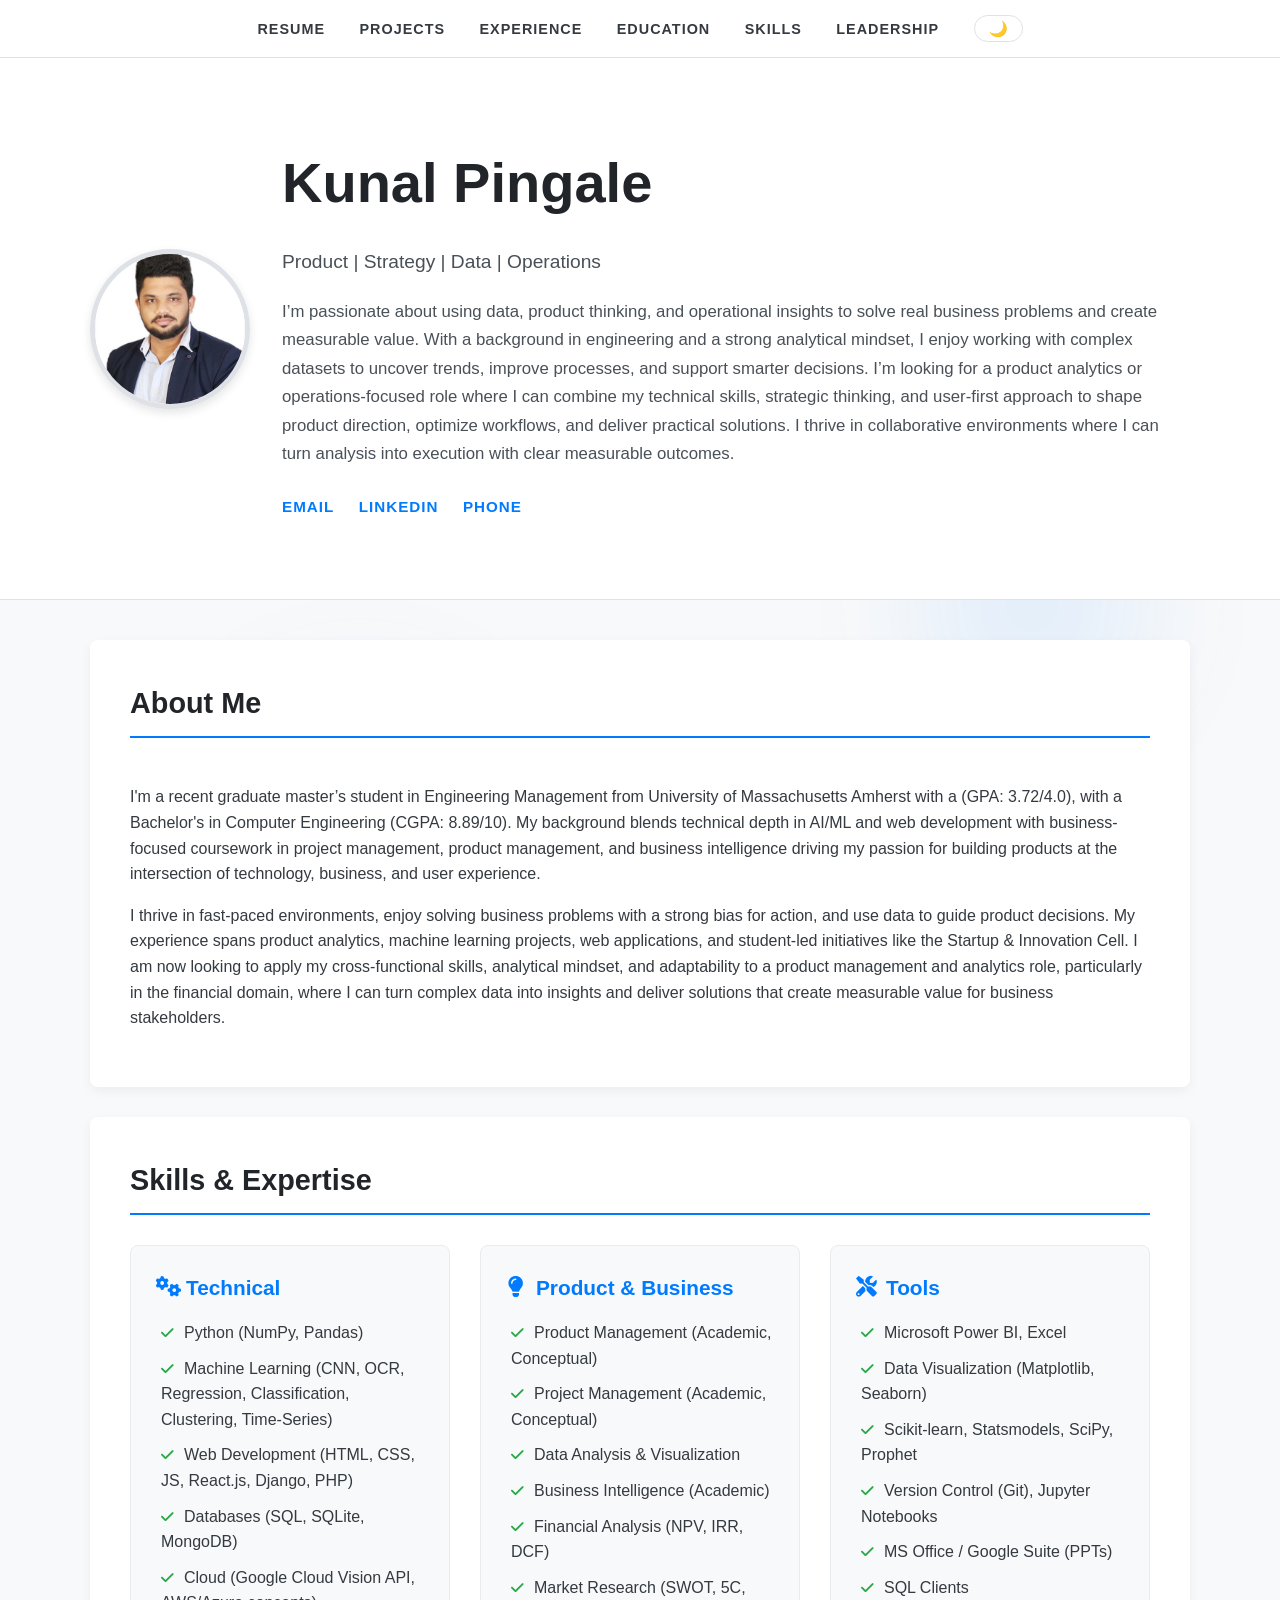
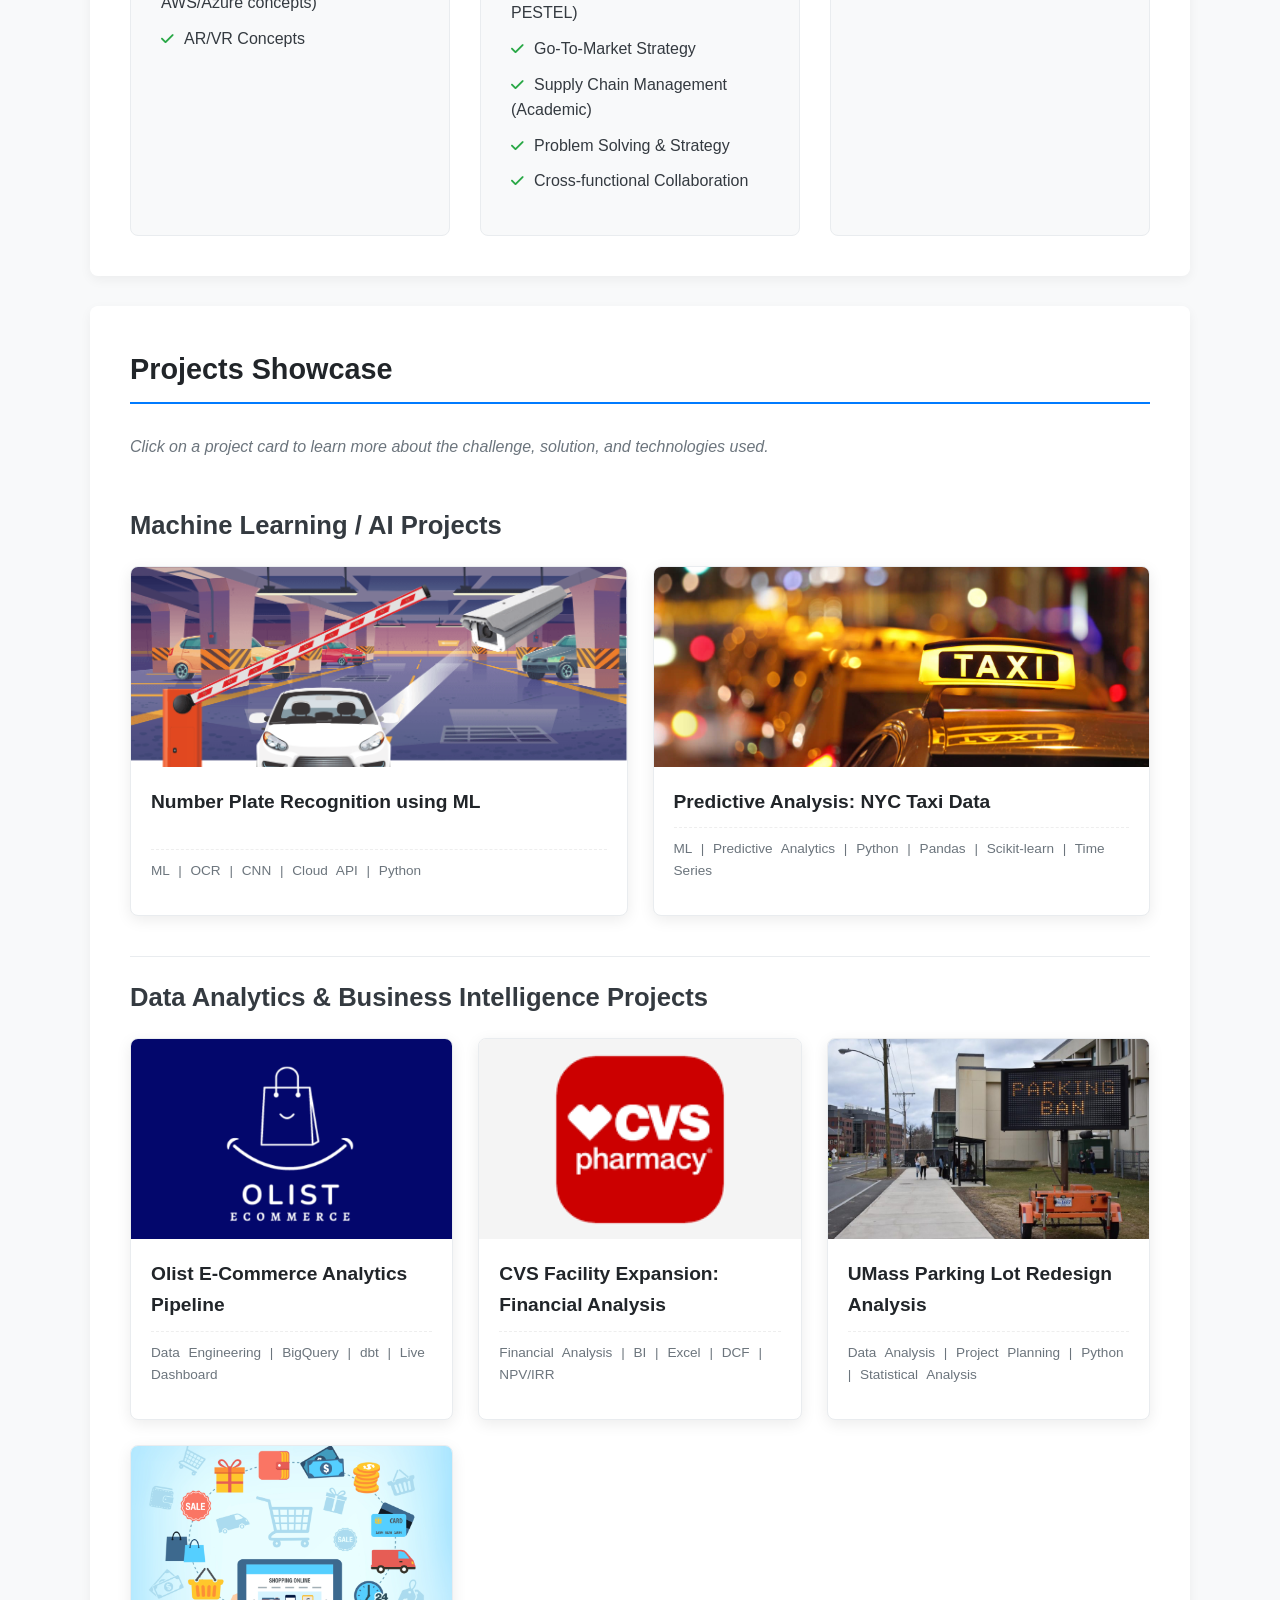
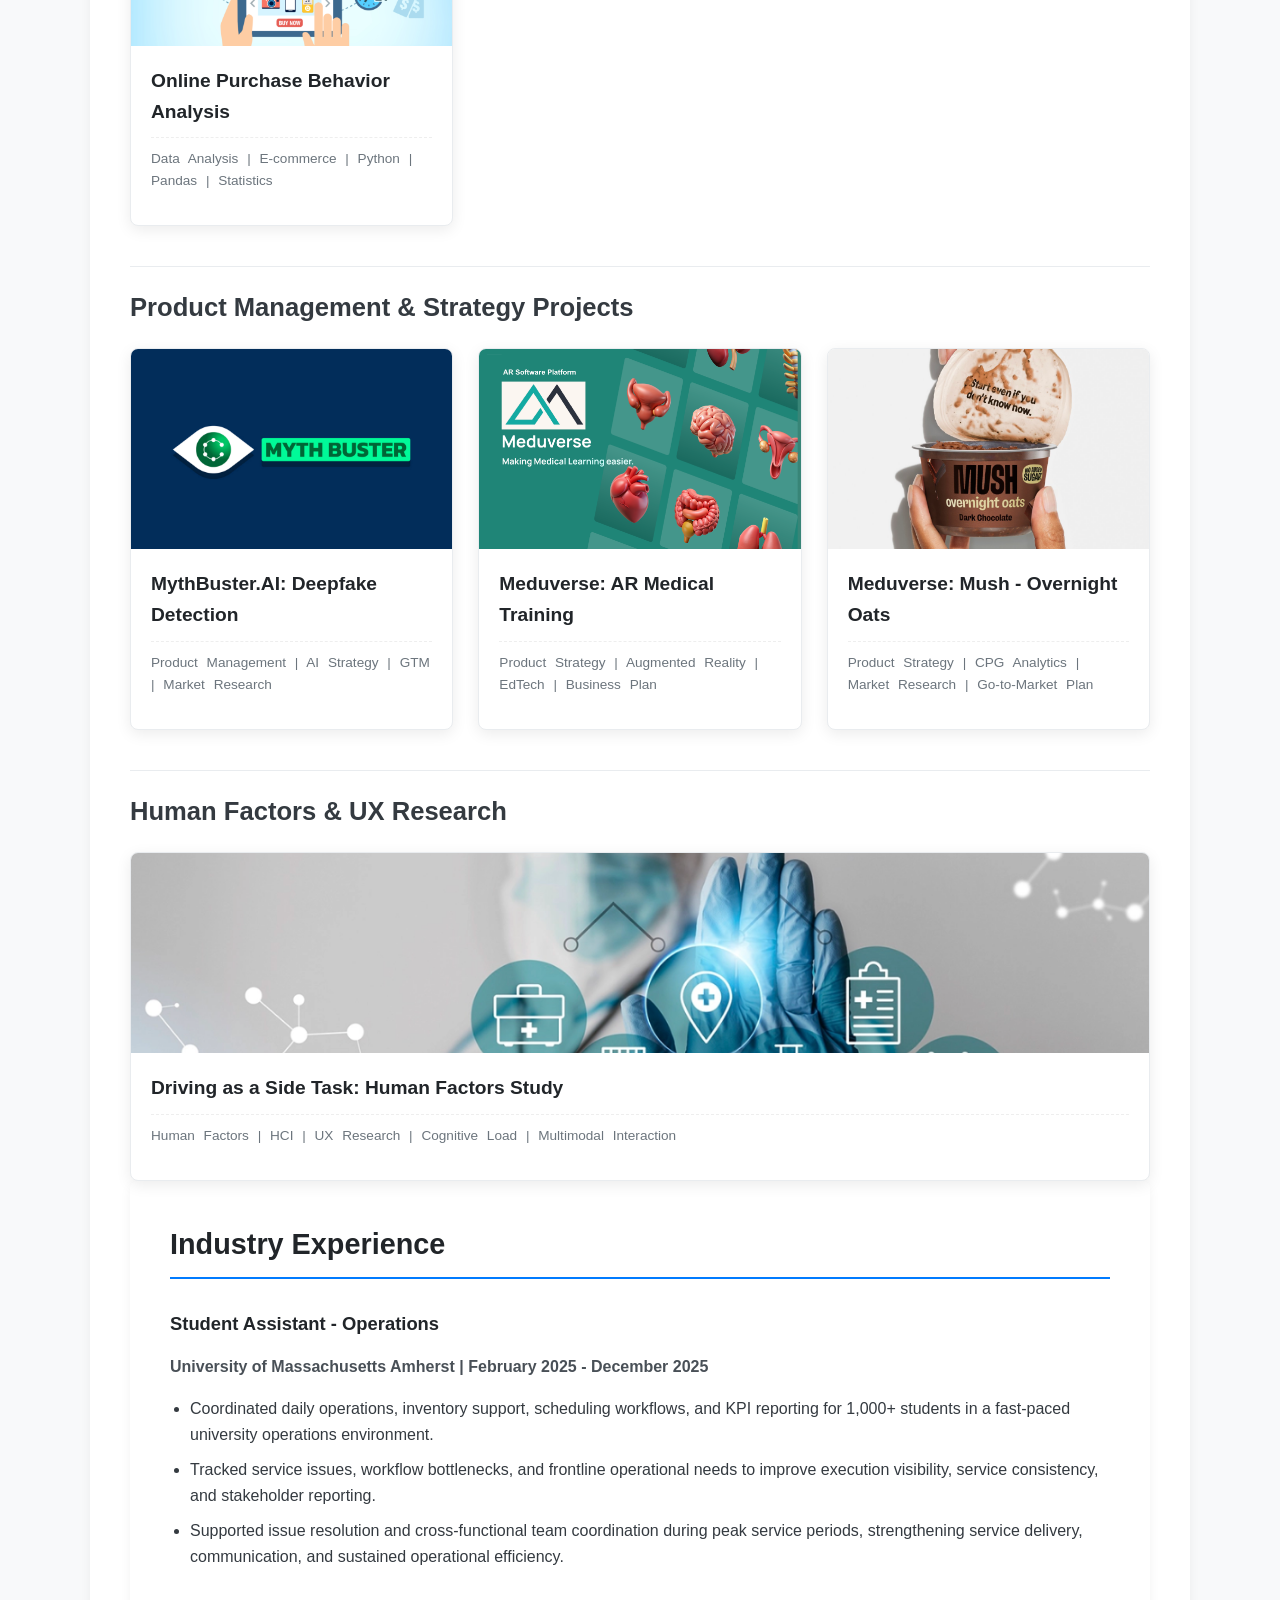
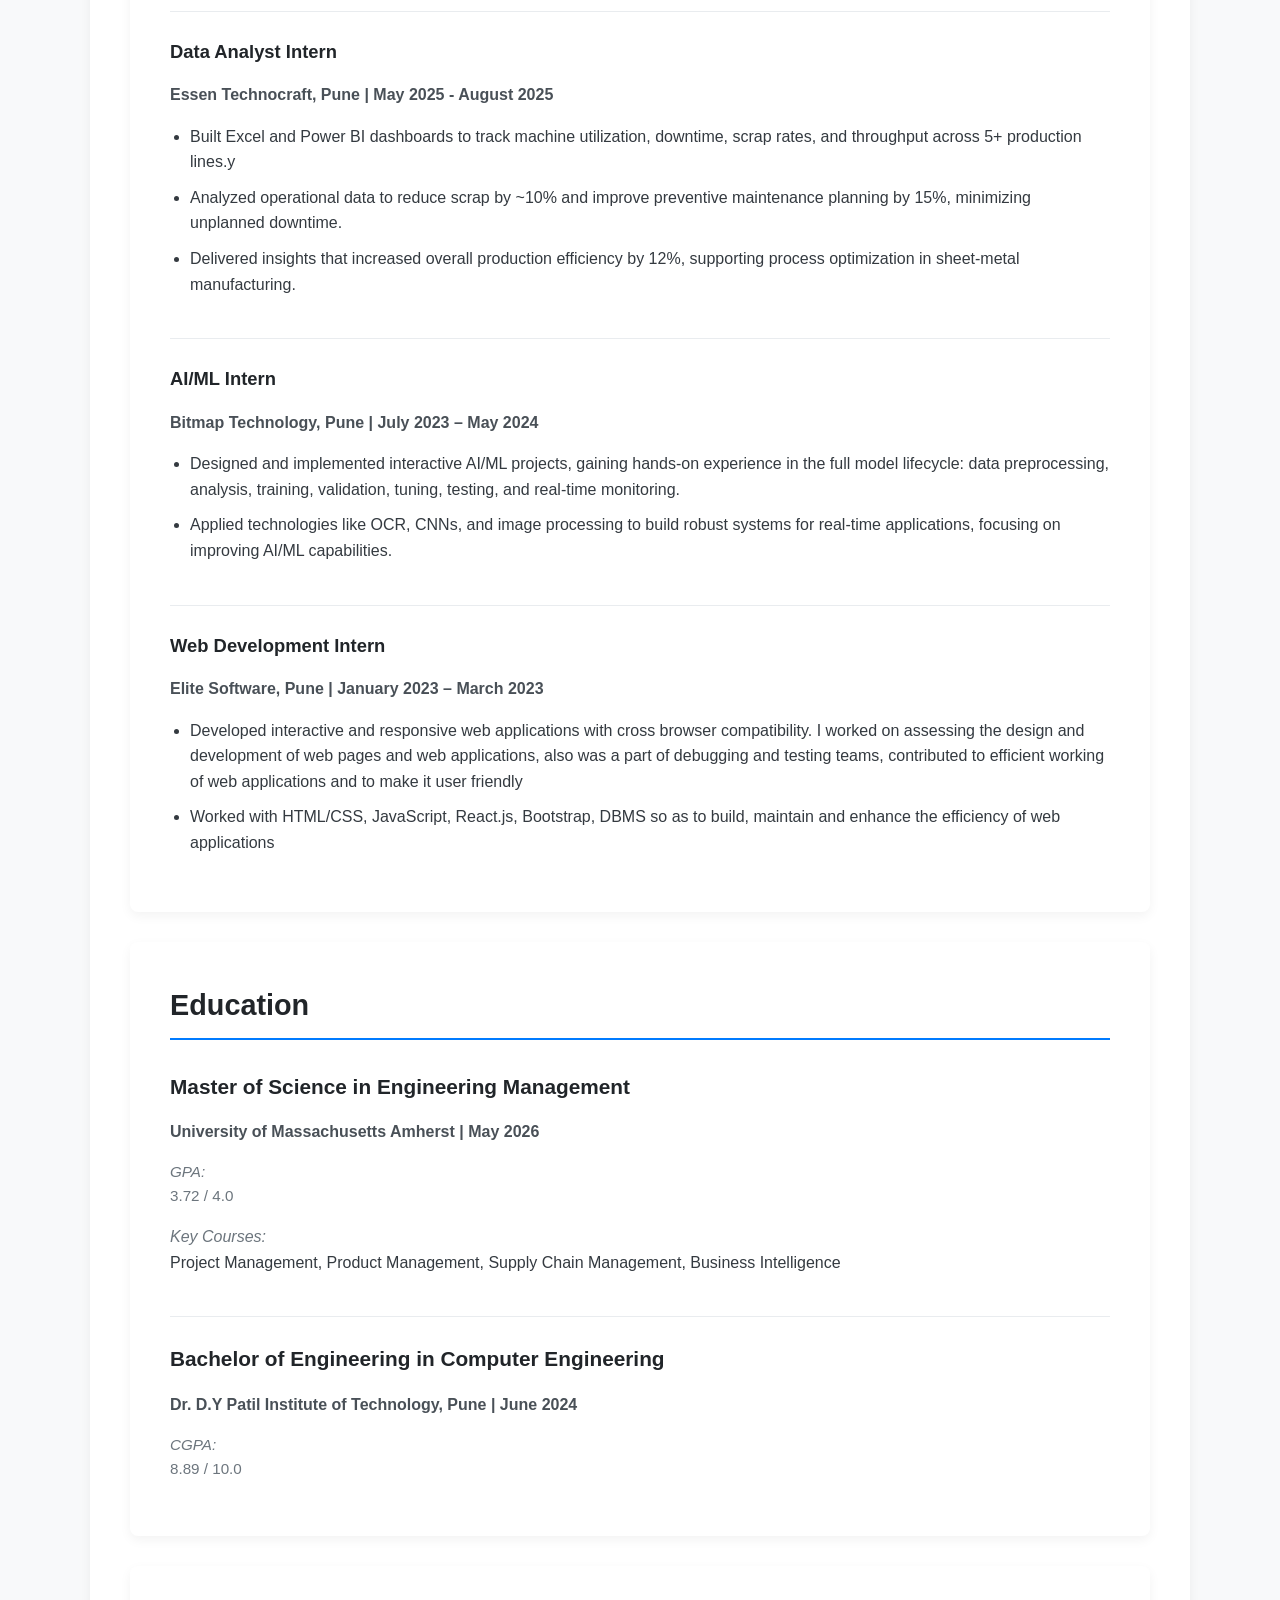
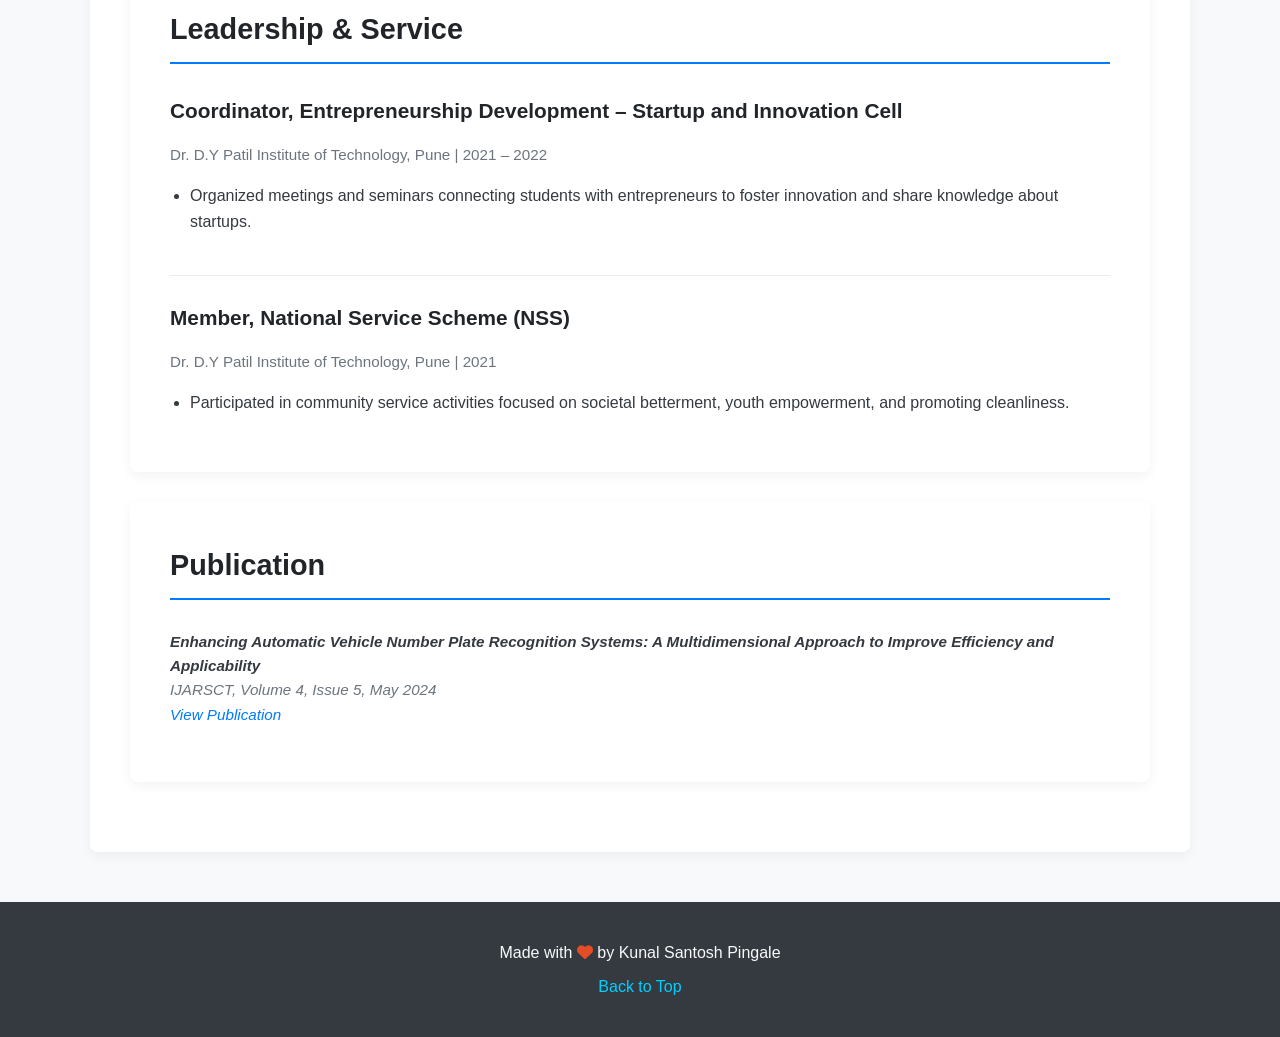
==== index.html @ 305c8230 "Update index.html" ====
<!DOCTYPE html>
<html lang="en">
<head>
    <meta charset="UTF-8" />
    <meta name="viewport" content="width=device-width, initial-scale=1.0" />
    <title>Kunal Santosh Pingale - Product Portfolio</title>
    <link rel="stylesheet" href="styles.css" />
    <!-- Optional: Add Font Awesome for icons -->
    <link rel="stylesheet" href="https://cdnjs.cloudflare.com/ajax/libs/font-awesome/6.0.0-beta3/css/all.min.css">
</head>
<body>
    <nav class="main-nav"> 
    <ul>
        <li><a href="Kunal_Pingale_2026R.pdf" target="_blank" rel="noopener noreferrer">RESUME</a></li>
        <li><a href="#projects">PROJECTS</a></li>
        <li><a href="#experience">EXPERIENCE</a></li>
        <li><a href="#education">EDUCATION</a></li>
        <li><a href="#skills">SKILLS</a></li>
        <li><a href="#leadership">LEADERSHIP</a></li>
        <li><button id="theme-toggle" aria-label="Toggle dark mode">🌙</button></li>
    </ul>
</nav>

    <section class="hero">
        <div class="hero-content">
            <div class="hero-image-container">
                 <img src="Kunalp.jpeg" alt="Kunal Pingale" class="profile-photo">
            </div>
            <div class="hero-text-content">
                <h1>Kunal Pingale</h1>
                <p class="tagline">Product | Strategy | Data | Operations</p>
                <p class="intro-text">I’m passionate about using data, product thinking, and operational insights to solve real business problems and create measurable value. With a background in engineering and a strong analytical mindset, I enjoy working with complex datasets to uncover trends, improve processes, and support smarter decisions. I’m looking for a product analytics or operations-focused role where I can combine my technical skills, strategic thinking, and user-first approach to shape product direction, optimize workflows, and deliver practical solutions. I thrive in collaborative environments where I can turn analysis into execution with clear measurable outcomes.

</p>
                <div class="hero-links">
                    <a href="mailto:kpingale@umass.edu">EMAIL</a>
                    <a href="https://www.linkedin.com/in/kunal-pingale-81780821b" target="_blank" rel="noopener noreferrer">LINKEDIN</a>
                    <a href="tel:+1-413-472-9046">PHONE</a>
                </div>
            </div>
        </div>
    </section>

    <main>
        <section id="about" class="content-section">
            <h2>About Me</h2>
            <div class="about-content">
                <div>
                    <p>I'm a recent graduate master’s student in Engineering Management from University of Massachusetts Amherst with a (GPA: 3.72/4.0), with a Bachelor's in Computer Engineering (CGPA: 8.89/10). My background blends technical depth in AI/ML and web development with business-focused coursework in project management, product management, and business intelligence driving my passion for building products at the intersection of technology, business, and user experience.</p>
                    <p>I thrive in fast-paced environments, enjoy solving business problems with a strong bias for action, and use data to guide product decisions. My experience spans product analytics, machine learning projects, web applications, and student-led initiatives like the Startup & Innovation Cell. I am now looking to apply my cross-functional skills, analytical mindset, and adaptability to a product management and analytics role, particularly in the financial domain, where I can turn complex data into insights and deliver solutions that create measurable value for business stakeholders.</p>
                 </div>
             </div>
        </section>

        <section id="skills" class="content-section skills-section">
            <h2>Skills & Expertise</h2>
            <div class="skills-grid">
                <div class="skill-category">
                    <h3><i class="fas fa-cogs"></i> Technical</h3>
                    <ul>
                        <li>Python (NumPy, Pandas)</li>
                        <li>Machine Learning (CNN, OCR, Regression, Classification, Clustering, Time-Series)</li>
                        <li>Web Development (HTML, CSS, JS, React.js, Django, PHP)</li>
                        <li>Databases (SQL, SQLite, MongoDB)</li>
                        <li>Cloud (Google Cloud Vision API, AWS/Azure concepts)</li>
                        <li>AR/VR Concepts</li>
                    </ul>
                </div>
                <div class="skill-category">
                    <h3><i class="fas fa-lightbulb"></i> Product & Business</h3>
                    <ul>
                        <li>Product Management (Academic, Conceptual)</li>
                        <li>Project Management (Academic, Conceptual)</li>
                        <li>Data Analysis & Visualization</li>
                        <li>Business Intelligence (Academic)</li>
                        <li>Financial Analysis (NPV, IRR, DCF)</li>
                        <li>Market Research (SWOT, 5C, PESTEL)</li>
                        <li>Go-To-Market Strategy</li>
                        <li>Supply Chain Management (Academic)</li>
                        <li>Problem Solving & Strategy</li>
                        <li>Cross-functional Collaboration</li>
                     </ul>
                </div>
                <div class="skill-category">
                    <h3><i class="fas fa-tools"></i> Tools</h3>
                    <ul>
                        <li>Microsoft Power BI, Excel</li>
                        <li>Data Visualization (Matplotlib, Seaborn)</li>
                        <li>Scikit-learn, Statsmodels, SciPy, Prophet</li>
                        <li>Version Control (Git), Jupyter Notebooks</li>
                        <li>MS Office / Google Suite (PPTs)</li>
                        <li>SQL Clients</li>
                     </ul>
                </div>
            </div>
        </section>

        <section id="projects" class="content-section">
            <h2>Projects Showcase</h2>
            <p class="section-intro">Click on a project card to learn more about the challenge, solution, and technologies used.</p>

            <!-- Category 1: Machine Learning / AI Projects -->
            <section class="projects project-category" id="ml-ai-projects">
                <h3>Machine Learning / AI Projects</h3>
                <div class="project-grid">
                    <div class="project-card" data-modal-target="modal-np-rec" tabindex="0">
                        <img src="NPRS.png" alt="Number Plate Recognition Project Thumbnail">
                        <div class="card-content">
                            <h4>Number Plate Recognition using ML</h4>
                            <p class="tags">ML | OCR | CNN | Cloud API | Python</p>
                        </div>
                    </div>
                    <div class="project-card" data-modal-target="modal-nyc-taxi" tabindex="0">
                        <img src="taxi.jpg" alt="NYC Taxi Data Analysis Thumbnail">
                        <div class="card-content">
                            <h4>Predictive Analysis: NYC Taxi Data</h4>
                            <p class="tags">ML | Predictive Analytics | Python | Pandas | Scikit-learn | Time Series</p>
                        </div>
                    </div>
                </div>
            </section>

            <!-- Category 2: Data Analytics & Business Intelligence Projects -->
            <section class="projects project-category" id="data-bi-projects">
    <h3>Data Analytics & Business Intelligence Projects</h3>

    <div class="project-grid">

      <div class="project-card" data-modal-target="modal-olist" tabindex="0">
    <img src="Olist.png" alt="Olist E-Commerce Analytics Thumbnail">

    <div class="card-content">
        <h4>Olist E-Commerce Analytics Pipeline</h4>
        <p class="tags">Data Engineering | BigQuery | dbt | Live Dashboard</p>
    </div>
</div>

        <div class="project-card" data-modal-target="modal-cvs-expansion" tabindex="0">
            <img src="download.png" alt="CVS Facility Expansion Analysis Thumbnail">
            <div class="card-content">
                <h4>CVS Facility Expansion: Financial Analysis</h4>
                <p class="tags">Financial Analysis | BI | Excel | DCF | NPV/IRR</p>
            </div>
        </div>

        <div class="project-card" data-modal-target="modal-parking-lot" tabindex="0">
            <img src="umass parking.jpg" alt="Parking Lot Redesign Thumbnail">
            <div class="card-content">
                <h4>UMass Parking Lot Redesign Analysis</h4>
                <p class="tags">Data Analysis | Project Planning | Python | Statistical Analysis</p>
            </div>
        </div>

        <div class="project-card" data-modal-target="modal-online-purchase" tabindex="0">
            <img src="online shopping.png" alt="Online Shopping Analysis Thumbnail">
            <div class="card-content">
                <h4>Online Purchase Behavior Analysis</h4>
                <p class="tags">Data Analysis | E-commerce | Python | Pandas | Statistics</p>
            </div>
        </div>

    </div>
</section>

            <!-- Category 3: Product Management & Strategy Projects -->
            <section class="projects project-category" id="product-strategy-projects">
                 <h3>Product Management & Strategy Projects</h3>
                <div class="project-grid">
                    <div class="project-card" data-modal-target="modal-mythbuster" tabindex="0">
                        <img src="MB.avif" alt="MythBuster.AI Thumbnail">
                        <div class="card-content">
                            <h4>MythBuster.AI: Deepfake Detection</h4>
                            <p class="tags">Product Management | AI Strategy | GTM | Market Research</p>
                        </div>
                    </div>
                    <div class="project-card" data-modal-target="modal-meduverse" tabindex="0">
                        <img src="meduverse.png" alt="Meduverse AR Platform Thumbnail">
                        <div class="card-content">
                            <h4>Meduverse: AR Medical Training</h4>
                            <p class="tags">Product Strategy | Augmented Reality | EdTech | Business Plan</p>
                        </div>
                    </div>
                    <div class="project-card" data-modal-target="modal-mush" tabindex="0">
                        <img src="Mush.png" alt="Mush - Overnight Oats Thumbnail">
                        <div class="card-content">
                            <h4>Meduverse: Mush - Overnight Oats</h4>
                            <p class="tags">Product Strategy | CPG Analytics | Market Research | Go-to-Market Plan</p>
                        </div>
                    </div>
                </div>
            </section>

        <!-- Category 4: Human Factors & UX Research -->
<section class="projects project-category" id="human-factors-projects">
    <h3>Human Factors & UX Research</h3>
    <div class="project-grid">

        <div class="project-card" data-modal-target="modal-human-factors" tabindex="0">
            <img src="human_factors.jpg" alt="Human Factors Design Engineering Thumbnail">
            <div class="card-content">
                <h4>Driving as a Side Task: Human Factors Study</h4>
                <p class="tags">
                    Human Factors | HCI | UX Research | Cognitive Load | Multimodal Interaction
                </p>
            </div>
        </div>

    </div>
</section>

            

         <!-- === MODALS === -->
        <div class="modal" id="modal-np-rec">
            <div class="modal-content">
                <span class="close-button" tabindex="0" aria-label="Close modal">×</span>
                <h2>Number Plate Recognition using ML</h2>
                <img src="NPRS.png" alt="Number Plate Recognition Detail" class="modal-img">
                <div class="modal-body">
                    <p><strong>Timeline:</strong> July 2023 – May 2024</p>
                    <p><strong>Problem:</strong> Need for an automated system to accurately identify vehicle number plates from images or live feeds for security and traffic management.</p>
                    <p><strong>My Role & Solution:</strong> As a Project Member, I contributed to developing a user-friendly number plate recognition system. We explored and integrated technologies including Optical Character Recognition (OCR), Convolutional Neural Networks (CNN), Haar Cascade Classifiers (for detection), Google Cloud Vision API, and SQLite for data handling. The system was designed to analyze uploaded images and potentially live camera feeds for effective plate detection and character segmentation/recognition.</p>
                    <p><strong>Key Technologies:</strong> Python, CNN, OCR, Haar Cascade, Google Cloud Vision API, SQLite, Character Segmentation techniques.</p>
                    <p><strong>Impact & Learning:</strong> This project advanced my understanding of machine learning pipelines, computer vision techniques, and API integration. It highlighted the potential of ML in real-world applications like security and automation. Contributed to the publication listed below.</p>
                    <p><strong>Publication:</strong> <a href="#publication-link">"Enhancing Automatic Vehicle Number Plate Recognition Systems..."</a></p>
                 </div>
            </div>
        </div>

        <div class="modal" id="modal-tourist">
            <div class="modal-content">
                <span class="close-button" tabindex="0" aria-label="Close modal">×</span>
                <h2>Interactive Tourist Website</h2>
                <img src="placeholder-tourist-large.jpg" alt="Tourist Website Detail" class="modal-img">
                 <div class="modal-body">
                    <p><strong>Timeline:</strong> January 2023 – March 2023</p>
                    <p><strong>Problem:</strong> Lack of a user-friendly, interactive platform for tourists to get information and ask questions about destinations.</p>
                    <p><strong>My Role & Solution:</strong> As a Project Member, I helped develop a dynamic tourist website. Users could interact, ask questions via a form, with responses stored in a backend database (PHP/MySQL implied) and potentially displayed later. We focused on optimizing website performance through techniques like image optimization, caching (conceptual), and ensuring good search engine visibility basics.</p>
                    <p><strong>Key Technologies:</strong> Python, Django (Backend Framework), HTML, CSS, JavaScript (Frontend Interaction), PHP (Database Connectivity Layer), Database (e.g., MySQL, PostgreSQL via Django ORM).</p>
                    <p><strong>Impact & Learning:</strong> Gained practical experience in full-stack web development, database integration, and frontend optimization techniques. Learned about building interactive user interfaces and managing backend data flow.</p>
                 </div>
            </div>
        </div>

        

        <!-- Modal for NYC Taxi Data -->
        <div class="modal" id="modal-nyc-taxi">
            <div class="modal-content">
                <span class="close-button" tabindex="0" aria-label="Close modal">×</span>
                <h2>Predictive Analysis for Urban Transportation: NYC Taxi Data</h2>
                <img src="taxi.jpg" alt="NYC Taxi Data Analysis Detail" class="modal-img">
                <div class="modal-body">
                    <p><strong>Project Description:</strong> The final project applies machine learning techniques to NYC Yellow Taxi trip data to predict fare and trip duration, understand tipping behavior, and forecast demand. The project integrates regression, classification, clustering, and time-series models to identify spatial and temporal patterns in taxi activity. After cleaning and preprocessing a sample of 500,000 records, the team developed predictive models to support smarter fleet deployment, optimized taxi dispatching, and data-driven urban mobility strategies.</p>
                    <p><strong>My Role:</strong> Collected and cleaned the raw NYC Yellow Taxi dataset, reducing it to a high-quality sample of 487,321 trips by removing outliers (e.g., invalid coordinates, zero fares, extreme trip durations/speeds). Led data preprocessing efforts including time-based, location-based, and contextual feature engineering (e.g., rush hour indicators, airport flags). Applied transformations to normalize skewed variables and standardize features. Also conducted in-depth exploratory data analysis and built visualizations to uncover key patterns in fare, duration, and tipping behavior.</p>
                    <p><strong>Key Technologies & Tools:</strong> Python, Pandas, Matplotlib, Seaborn, Scikit-learn (Linear Regression, XGBoost, K-Means), Statsmodels/SciPy, Prophet, SARIMA, Jupyter Notebook, NYC Taxi Trip Data.</p>
                    <p><strong>Impact & Learning:</strong> Gained hands-on experience working with large-scale real-world transportation data and applying rigorous data preprocessing techniques. Learned to design meaningful features to improve model performance and capture real-world dynamics like traffic flow, geography, and human behavior. Strengthened skills in data cleaning, transformation, and visualization—core steps for any impactful predictive modeling project in the urban mobility and finance domain.</p>
                    <p><strong><a href="nyc_taxi_data_report.pdf" target="_blank" rel="noopener noreferrer">View Full Project Report (PDF)</a></strong></p>
                 </div>
            </div>
        </div>

        <!-- Modal for MythBuster.AI -->
        <div class="modal" id="modal-mythbuster">
            <div class="modal-content">
                <span class="close-button" tabindex="0" aria-label="Close modal">×</span>
                <h2>MythBuster.AI – Real-Time Deepfake Detection and Media Authentication</h2>
                <img src="MB.avif" alt="MythBuster.AI Detail" class="modal-img">
                <div class="modal-body">
                    <p><strong>Project Description:</strong> MythBuster.AI is an AI-powered platform designed to combat misinformation by providing real-time verification of digital media. Tailored for journalists, content creators, and the public, it detects deepfakes in videos, images, and audio using advanced forensic and AI tools. The project outlines product vision, go-to-market strategy, risk management, stakeholder engagement, and projected ROI, positioning MythBuster.AI as a global standard in media authentication.</p>
                    <p><strong>My Role:</strong> I led the product strategy and market research efforts for MythBuster.AI. I helped define the product roadmap, prioritized key features, and conducted market and competitor analysis using frameworks like SWOT, 5C, and PESTEL. I also developed the go-to-market (GTM) strategy, outlined risk factors, and created ROI projections based on different subscription models and user segments.

</p>
                    <p><strong>Key Technologies & Concepts:</strong> Artificial Intelligence & Deep Learning (conceptual), APIs from Verified Media Sources, Natural Language Processing (NLP for truth classification), Cloud Computing & API Integration (architecture), Market Research & Strategic Planning (SWOT, 5C, PESTEL), Jupyter Notebooks / Presentation Tools, Subscription-Based Revenue Model Simulation.</p>
                    <p><strong>Impact & Learning:</strong> This project gave me hands-on experience in building a product strategy for a tech-driven solution with real social impact. I learned how to align user needs with business goals, validate ideas through market research, and communicate product value clearly to different stakeholders. It also deepened my understanding of how AI can be applied in media and misinformation contexts.








</p>
                    <p><strong><a href="mythbuster_ai_proposal.pdf" target="_blank" rel="noopener noreferrer">View Project Proposal (PDF)</a></strong></p>
                 </div>
            </div>
        </div>

        <!-- Modal for CVS Facility Expansion -->
        <div class="modal" id="modal-cvs-expansion">
            <div class="modal-content">
                <span class="close-button" tabindex="0" aria-label="Close modal">×</span>
                <h2>Facility Expansion of CVS – Financial Analysis</h2>
                <img src="download.png" alt="CVS Expansion Analysis Detail" class="modal-img">
                <div class="modal-body">
                    <p><strong>Project Description:</strong> This project explores the financial viability of expanding CVS Health’s operations into three U.S. regions: Boise (Idaho), Raleigh-Durham (North Carolina), and Madison (Mississippi). The team conducted detailed cost-benefit, payback period, and IRR analyses to evaluate each location’s potential for long-term growth and healthcare service delivery. The project emphasizes CVS’s vertically integrated model, data-driven decision-making, and investment in digital infrastructure and accessible care through retail pharmacies and Minute Clinics.</p>

<p><strong>My Role:</strong> Extracted and analyzed financial ratios, calculated all relevant financial metrics (NPV, IRR, Payback Period, DCF), and evaluated the business viability of setting up operations in the three proposed locations. Assessed whether expansion in each region would be profitable based on comparative financial modeling and market conditions.</p>

<p><strong>Key Technologies & Tools:</strong> Microsoft Excel / Financial Modeling Tools (NPV, IRR, Payback Period, DCF), Data from SEC Filings and CVS Investor Reports, Discounted Cash Flow (DCF) Analysis, Comparative Site Analysis, Strategic Location Scoring Framework, Public Healthcare Market Data & Projections, Scenario Forecasting.</p>

<p><strong>Impact & Learning:</strong> Gained hands-on experience in extracting and interpreting financial ratios, applying advanced financial modeling techniques, and conducting comprehensive investment evaluations. Developed a deeper understanding of location-based expansion strategy, healthcare market dynamics, and how data-driven decisions guide capital investments in large enterprises.</p>

                    <p><strong><a href="cvs_expansion_analysis.pdf" target="_blank" rel="noopener noreferrer">View Financial Analysis Report (PDF)</a></strong></p>
                 </div>
            </div>
        </div>

        <!-- Modal for MIE670 Parking Lot Redesign -->
        <div class="modal" id="modal-parking-lot">
            <div class="modal-content">
                <span class="close-button" tabindex="0" aria-label="Close modal">×</span>
                <h2>MIE670: Redesign of Parking Lot 12 (UMass Amherst)</h2>
                <img src="umass parking.jpg" alt="Parking Lot Redesign Detail" class="modal-img">
                <div class="modal-body">
                    <p><strong>Project Description:</strong> This project aimed to redesign Parking Lot 12 at UMass Amherst to address existing inefficiencies caused by outdated infrastructure and poor layout. The proposed solution focused on paving and surfacing the lot, organizing parking spaces more efficiently, improving traffic flow, implementing QR code-based access controls, and incorporating sustainable features like EV charging stations and greenery. Planned over 51 working days with an estimated budget of $2.5 million, the project also included a detailed work breakdown structure (WBS), a risk management plan, critical path analysis, and schedule recovery strategies to ensure the project stayed on track and within budget.

</p>
                    <p><strong>My Role:</strong> I led the analysis to understand how the parking lot was being used and where problems existed. Using Python, I cleaned and processed historical data, ran statistical tests like Chi-square to spot peak usage times, and created visualizations to support our planning decisions. I also worked on organizing the entire project into clear phases (WBS), helped identify potential risks and ways to manage them, and contributed to building a schedule that included backup plans in case of delays.</p>
                    <p><strong>Key Technologies & Tools (for data analysis portion):</strong> Python (for data preprocessing, statistical analysis, visualization), Pandas (data cleaning/manipulation), Matplotlib, Seaborn, SciPy/Statsmodels (Chi-square tests), Jupyter Notebook. (Overall project also involved project management principles.)</p>
                    <p><strong>Impact & Learning:</strong> This project taught me how to use data to solve real-world problems. By analyzing how the parking lot was being used, I was able to uncover key issues and help the team make better design decisions. I also got hands-on experience with planning large projects—like breaking the work into phases, estimating costs, managing risks, and building a schedule. Overall, it gave me a solid understanding of how data and planning come together in real infrastructure projects.








</p>
                    <p><strong><a href="mie670_parking_lot_report.pdf" target="_blank" rel="noopener noreferrer">View Project Report (PDF)</a></strong></p>
                 </div>
            </div>
        </div>
            <div class="modal" id="modal-human-factors">
    <div class="modal-content">
        <span class="close-button" tabindex="0" aria-label="Close modal">×</span>

        <h2>Driving as a Side Task – Human Factors Design Engineering</h2>

        <div class="modal-body">
            <p><strong>Course:</strong> Human Factors Design Engineering</p>

            <p><strong>Project Description:</strong><br>
            This project examined how non-driving-related activities (such as smartphone usage, eating,
            conversation, and listening to music) affect users’ interaction choices with automated vehicles.
            The study focused on how cognitive, visual, auditory, and manual resource conflicts influence
            the selection of input modalities like touch, voice, and gesture.</p>

            <p><strong>Key Contributions:</strong></p>
            <ul>
                <li>Analyzed user interaction behavior during multitasking in autonomous driving contexts</li>
                <li>Evaluated cognitive and physical workload using NASA-TLX methodology</li>
                <li>Identified modality conflicts caused by concurrent non-driving activities</li>
                <li>Derived design implications for adaptive, context-aware vehicle interfaces</li>
            </ul>

            <p><strong>Skills & Concepts Applied:</strong><br>
            Human-Computer Interaction (HCI), UX Research, Human Factors Engineering,
            Cognitive Load Analysis, Experimental Design, Multimodal Interface Evaluation</p>

            <p>
                <strong>
                    <a href="human_factors_design_engineering.pdf"
                       target="_blank" rel="noopener noreferrer">
                        View Course Paper (PDF)
                    </a>
                </strong>
            </p>
        </div>
    </div>
</div>


        <!-- Modal for ELE Meduverse -->
        <div class="modal" id="modal-meduverse">
            <div class="modal-content">
                <span class="close-button" tabindex="0" aria-label="Close modal">×</span>
                <h2>ELE: Meduverse – AR Educational Platform</h2>
                <img src="meduverse.png" alt="Meduverse AR Platform Detail" class="modal-img">
                <div class="modal-body">
                    <p><strong>Project Description:</strong> Meduverse is an augmented reality (AR) educational platform designed to transform medical training. It provides high-fidelity 3D models, real-time feedback, and self-paced learning modules to help medical students and professionals master anatomy and clinical procedures more effectively. Targeting medical schools, nursing programs, and hospitals, Meduverse aims to bridge the technological gaps in traditional education. Backed by a strong business plan, scalability strategy, and customer discovery feedback, the platform is positioned to revolutionize healthcare education by making high-quality, immersive training accessible worldwide.</p>
                    <p><strong>My Role:</strong> I led the development of the business plan and scalability strategy for Meduverse. This included identifying key market segments, defining core platform features based on feedback from medical students and educators, and conducting customer discovery interviews to validate the product-market fit. I also contributed to outlining the revenue model, go-to-market approach, and long-term vision for platform growth.</p>
                    <p><strong>Key Technologies & Concepts:</strong> Augmented Reality (AR), 3D Modeling Software (conceptual), Real-Time Feedback Systems (conceptual), AR Development Platforms (Unity/AR Foundation/Vuforia concepts), Cloud Hosting Services (AWS/Azure concepts), CMS, Cross-Platform Mobile Development concepts, Business Planning, Customer Discovery.</p>
                    <p><strong>Impact & Learning:</strong> This project gave me hands-on experience in shaping a tech-driven product from concept to strategy. I learned how to apply customer insights to inform product decisions, assess market readiness for emerging technologies like AR, and build a realistic, investor-friendly business plan. It strengthened my ability to think both strategically and empathetically when designing solutions for specialized user groups like medical professionals.








</p>
                    <p><strong><a href="meduverse_business_plan.pdf" target="_blank" rel="noopener noreferrer">View Business Plan (PDF)</a></strong></p>
                 </div>
            </div>
        </div>

        <!-- Modal for Online Purchase Descriptive Analysis -->
        <div class="modal" id="modal-online-purchase">
            <div class="modal-content">
                <span class="close-button" tabindex="0" aria-label="Close modal">×</span>
                <h2>Descriptive Analysis: Online Purchase Decisions</h2>
                <img src="online shopping.png" alt="Online Shopping Analysis Detail" class="modal-img">
                <div class="modal-body">
                    <p><strong>Project Description:</strong> This study analyzes how session duration and shopping days (weekdays vs weekends) influence online purchase decisions. Using data from 12,330 online sessions, results show that longer browsing times (>10 minutes) significantly increase the likelihood of purchase, and weekend shopping leads to slightly higher conversion rates compared to weekdays. These findings offer important insights for improving e-commerce marketing strategies and enhancing customer engagement.</p>
                    <p><strong>My Role:</strong> I handled the entire analysis process—from organizing and cleaning the data to running statistical tests and creating visuals to spot patterns. I looked at how long people spent browsing and whether they shopped on weekdays or weekends, then used Chi-square tests to see if those factors affected whether they made a purchase. I found that people were more likely to buy something if they browsed for over 10 minutes or shopped on weekends.

</p>
                    <p><strong>Key Technologies & Tools:</strong> Python, Pandas, Matplotlib, Seaborn, SciPy/Statsmodels (Chi-square analysis), Jupyter Notebook, UCI Machine Learning Repository Dataset.</p>
                    <p><strong>Impact & Learning:</strong> This project really helped me learn how to take raw data and turn it into useful insights. I got practical experience using statistics and creating visual charts to understand how people shop online. It gave me a better understanding of what influences customer behavior, and the results could actually help businesses improve their marketing and boost sales by focusing on the times when people are most likely to buy.</p>
                    <p><strong><a href="online_purchase_analysis.pdf" target="_blank" rel="noopener noreferrer">View Analysis Report (PDF)</a></strong></p>
                </div>
            </div>
        </div>

 
                    <!-- Modal for Olist -->
<div class="modal" id="modal-olist">
    <div class="modal-content">
        <span class="close-button" tabindex="0" aria-label="Close modal">×</span>

        <h2>Olist E-Commerce Analytics Pipeline</h2>

        <img src="Olist.png"
             alt="Olist E-Commerce Analytics Pipeline"
             class="modal-img">

        <div class="modal-body">
            <p><strong>Timeline:</strong> August 2026</p>

            <p><strong>Project Description:</strong> An end-to-end analytics pipeline built on 99,441 real Brazilian e-commerce orders, designed to convert raw transactional data into reliable, production-style business reporting.</p>

            <!-- rest of your content -->
        </div>
    </div>
</div>

             <!-- Modal for Mush -->
        <div class="modal" id="modal-mush">
            <div class="modal-content">
                <span class="close-button" tabindex="0" aria-label="Close modal">×</span>
                <h2>Mush - Overnight Oats</h2>
                <img src="Mush.png" alt="Mush - Overnight Oats detail" class="modal-img">
                <div class="modal-body">
                    <p><strong>Project Description:</strong> MUSH is a ready-to-eat overnight oats brand positioned around clean ingredients, convenience, and wellness, with a strategy to become a daily functional breakfast solution. The marketing plan recommends strengthening messaging around protein, fullness, and energy to improve repeat purchase and customer retention. Targeting busy students, young professionals, gym-goers, and wellness-focused consumers, MUSH aims to close its value perception gap through Protein Boost Add-On Packs, subscription breakfast kits, campus and gym bundles, CRM programs, and campaign “Don’t Skip. Stay Full. Stay Sharp.”</p>
                    <p><strong>My Role:</strong> contributed to developing the marketing plan and growth strategy for MUSH. This included identifying key consumer segments, analyzing competitors, defining positioning around protein, fullness, and energy, and recommending campaign tactics to improve repeat purchase. I also contributed to outlining subscription packs, CRM programs, sampling activations, KPI tracking, and the long-term roadmap for customer retention and brand growth.</p>
                    <p><strong>Key Concepts:</strong> CPG Marketing Strategy, Consumer Insights, Competitive Positioning, Customer Segmentation, Functional Nutrition Positioning, Product Innovation Strategy, Go-to-Market Planning, Campaign Execution, CRM & Retention Strategy, Subscription Model Planning, KPI Dashboarding, Customer Lifetime Value, Brand Differentiation, Business Planning.</p>
                    <p><strong>Impact & Learning:</strong> This project gave me hands-on experience in developing a consumer-focused marketing strategy for MUSH. I learned how to use market research, competitive analysis, and consumer insights to reposition the brand as a daily functional breakfast solution. It strengthened my ability to connect product positioning, campaign execution, CRM strategy, retention planning, and KPI tracking to practical business growth recommendations and customer value.</p>
</p>
                    <p><strong><a href="Marketing Strategy 2026 Mush.pdf" target="_blank" rel="noopener noreferrer">View Market Plan (PDF)</a></strong></p>     
                
                </div>
            </div>
        </div>

        <!-- === END MODALS === -->

        <section id="experience" class="content-section">
            <h2>Industry Experience</h2>
            <div class="experience-item">
                 <h4>Student Assistant - Operations</h4>
                <p class="company-location">University of Massachusetts Amherst | February 2025 - December 2025</p>
                <ul>
                    <li>Coordinated daily operations, inventory support, scheduling workflows, and KPI reporting for 1,000+ students in a fast-paced university operations environment.</li>
                    <li>Tracked service issues, workflow bottlenecks, and frontline operational needs to improve execution visibility, service consistency, and stakeholder reporting.
</li>
                    <li>Supported issue resolution and cross-functional team coordination during peak service periods, strengthening service delivery, communication, and sustained operational efficiency.</li>
                </ul>
            </div>
             <div class="experience-item">
                <h4>Data Analyst Intern</h4>
                <p class="company-location">Essen Technocraft, Pune | May 2025 - August 2025</p>
                <ul>
                    <li>Built Excel and Power BI dashboards to track machine utilization, downtime, scrap rates, and throughput across 5+ production lines.y</li>
                    <li>Analyzed operational data to reduce scrap by ~10% and improve preventive maintenance planning by 15%, minimizing unplanned downtime.
</li>
                    <li>Delivered insights that increased overall production efficiency by 12%, supporting process optimization in sheet-metal manufacturing.</li>
                </ul>
            </div>
            <div class="education-item">
                <h4>AI/ML Intern</h4>
                <p class="company-location">Bitmap Technology, Pune | July 2023 – May 2024</p>
                <ul>
                    <li>Designed and implemented interactive AI/ML projects, gaining hands-on experience in the full model lifecycle: data preprocessing, analysis, training, validation, tuning, testing, and real-time monitoring.</li>
                    <li>Applied technologies like OCR, CNNs, and image processing to build robust systems for real-time applications, focusing on improving AI/ML capabilities.</li>
                </ul>
            </div>
            <div class="education-item">

            <h4>Web Development Intern</h4>
                <p class="company-location">Elite Software, Pune | January 2023 – March 2023</p>
                <ul>
                    <li>Developed interactive and responsive web applications with cross browser compatibility. I worked on assessing the design and
development of web pages and web applications, also was a part of debugging and testing teams, contributed to efficient working of
web applications and to make it user friendly</li>
                    <li>Worked with HTML/CSS, JavaScript, React.js, Bootstrap, DBMS so as to build, maintain and enhance the efficiency of web
applications</li>
                </ul>
            </div>

            
            
        </section>

        <section id="education" class="content-section">
            <h2>Education</h2>
             <div class="education-item">
                <h3>Master of Science in Engineering Management</h3>
                <p>University of Massachusetts Amherst | May 2026</p>
                 <p><em>GPA:</em> 3.72 / 4.0</p>
                <p><em>Key Courses:</em> Project Management, Product Management, Supply Chain Management, Business Intelligence</p>
            </div>
             <div class="education-item">
                 <h3>Bachelor of Engineering in Computer Engineering</h3>
                <p>Dr. D.Y Patil Institute of Technology, Pune | June 2024</p>
                <p><em>CGPA:</em> 8.89 / 10.0</p>
            </div>
        </section>

        <section id="leadership" class="content-section">
            <h2>Leadership & Service</h2>
             <div class="leadership-item">
                <h3>Coordinator, Entrepreneurship Development – Startup and Innovation Cell</h3>
                <p>Dr. D.Y Patil Institute of Technology, Pune | 2021 – 2022</p>
                <ul><li>Organized meetings and seminars connecting students with entrepreneurs to foster innovation and share knowledge about startups.</li></ul>
             </div>
             <div class="leadership-item">
                 <h3>Member, National Service Scheme (NSS)</h3>
                <p>Dr. D.Y Patil Institute of Technology, Pune | 2021</p>
                 <ul><li>Participated in community service activities focused on societal betterment, youth empowerment, and promoting cleanliness.</li></ul>
            </div>
        </section>

       <section id="publication-link" class="content-section">
    <h2>Publication</h2>
    <div class="publication-item">
        <p>
            <strong>
                Enhancing Automatic Vehicle Number Plate Recognition Systems:
         
                A Multidimensional Approach to Improve Efficiency and Applicability
            </strong><br>
            IJARSCT, Volume 4, Issue 5, May 2024<br>
            <a href="https://www.ijarsct.co.in/Paper18494.pdf"
               target="_blank" rel="noopener noreferrer">
                View Publication
            </a>
        </p>
    </div>
</section>

    </main>

    <footer>
        <p>Made with <i class="fas fa-heart" style="color: #e44d26;"></i> by Kunal Santosh Pingale</p>
        <p><a href="#" id="back-to-top">Back to Top</a></p>
    </footer>

    <div id="elevator-overlay">
    <div class="elevator-panel">
        <div class="elevator-arrow">↑</div>
        <div class="elevator-label">GOING UP</div>
    </div>
</div>
    <div id="bg-blobs">
        <span></span><span></span><span></span><span></span>
    </div>

    <script src="script.js"></script>
</body>
</html>
---- styles.css ----
/* ============================================


THEME VARIABLES
   ============================================ */
:root {
    --bg-page: #f8f9fa;
    --bg-surface: #ffffff;
    --bg-surface-alt: #f8f9fa;
    --text-primary: #343a40;
    --text-secondary: #495057;
    --text-muted: #6c757d;
    --heading: #212529;
    --heading-alt: #343a40;
    --accent: #007bff;
    --accent-hover: #0056b3;
    --border: #dee2e6;
    --border-light: #e9ecef;
    --border-faint: #eee;
    --card-shadow: 0 4px 12px rgba(0, 0, 0, 0.05);
    --card-shadow-hover: 0 8px 20px rgba(0, 0, 0, 0.12);
    --project-shadow: 0 4px 15px rgba(0, 0, 0, 0.08);
    --footer-bg: #343a40;
    --footer-text: #f8f9fa;
    --footer-link: #00CFFF;
    --footer-link-hover: #9ef;
    --modal-overlay: rgba(0, 0, 0, 0.7);
    --modal-bg: #fefefe;
    --modal-border: #ccc;
    --modal-img-bg: #f0f0f0;
    --close-btn: #aaa;
    --close-btn-hover: #000;
    --check-color: #28a745;
    --photo-border: #dee2e6;
}

html[data-theme="dark"] {
    --bg-page: #0d1117;
    --bg-surface: #161b22;
    --bg-surface-alt: #1c2128;
    --text-primary: #c9d1d9;
    --text-secondary: #b1bac4;
    --text-muted: #8b949e;
    --heading: #f0f6fc;
    --heading-alt: #e6edf3;
    --accent: #58a6ff;
    --accent-hover: #79c0ff;
    --border: #30363d;
    --border-light: #21262d;
    --border-faint: #21262d;
    --card-shadow: 0 4px 12px rgba(0, 0, 0, 0.4);
    --card-shadow-hover: 0 8px 20px rgba(0, 0, 0, 0.55);
    --project-shadow: 0 4px 15px rgba(0, 0, 0, 0.35);
    --footer-bg: #010409;
    --footer-text: #c9d1d9;
    --footer-link: #58a6ff;
    --footer-link-hover: #79c0ff;
    --modal-overlay: rgba(0, 0, 0, 0.85);
    --modal-bg: #161b22;
    --modal-border: #30363d;
    --modal-img-bg: #0d1117;
    --close-btn: #8b949e;
    --close-btn-hover: #f0f6fc;
    --check-color: #3fb950;
    --photo-border: #30363d;
}

/* General Styles */

html {
    scroll-behavior: smooth;
}
body {
    font-family: 'Segoe UI', Tahoma, Geneva, Verdana, sans-serif;
    margin: 0;
    padding: 0;
    background-color: var(--bg-page);
    color: var(--text-primary);
    line-height: 1.6;
    font-size: 16px;
    transition: background-color 0.3s ease, color 0.3s ease;
}

h1, h2, h3, h4, h5, h6 {
    color: var(--heading);
    margin-top: 0;
    font-weight: 600;
}

h2 { /* Section titles */
    border-bottom: 2px solid var(--accent);
    padding-bottom: 10px;
    margin-bottom: 30px;
    font-size: 1.8rem;
    color: var(--heading);
}

h3 { /* Sub-section/category titles */
    font-size: 1.6rem;
    margin-bottom: 20px;
    color: var(--heading-alt);
}

h4 { /* Card titles */
     font-size: 1.15rem;
     margin-bottom: 10px;
     color: var(--heading);
}

a {
    color: var(--accent);
    text-decoration: none;
    transition: color 0.3s ease;
}
a:hover {
    color: var(--accent-hover);
}

img {
    max-width: 100%;
    height: auto;
    display: block;
}

ul {
    list-style-position: outside;
    padding-left: 20px;
}
li {
    margin-bottom: 10px;
    color: var(--text-primary);
}

p {
    color: var(--text-primary);
}

strong {
    color: var(--heading-alt);
}

/* Main Navigation */
.main-nav {
    padding: 15px 0;
    text-align: center;
    border-bottom: 1px solid var(--border);
    background-color: var(--bg-surface);
    position: sticky;
    top: 0;
    z-index: 900;
    transition: background-color 0.3s ease, border-color 0.3s ease;
}
.main-nav ul {
    list-style: none;
    padding: 0;
    margin: 0;
}
.main-nav li {
    display: inline-block;
    margin: 0 15px;
}
.main-nav a {
    text-decoration: none;
    color: var(--text-primary);
    font-weight: 600;
    font-size: 0.9rem;
    letter-spacing: 1px;
    text-transform: uppercase;
    transition: color 0.3s ease;
    padding: 5px 0;
}
.main-nav a:hover {
    color: var(--accent);
}

/* Theme Toggle Button */
#theme-toggle {
    background: none;
    border: 1px solid var(--border);
    border-radius: 20px;
    padding: 5px 14px;
    font-size: 15px;
    cursor: pointer;
    line-height: 1;
    color: var(--text-primary);
    font-family: inherit;
    transition: border-color 0.3s ease, background-color 0.3s ease;
}
#theme-toggle:hover {
    border-color: var(--accent);
    background-color: var(--bg-surface-alt);
}

/* Hero Section Styles */
.hero {
    padding: 60px 20px;
    background-color: var(--bg-surface);
    border-bottom: 1px solid var(--border);
    margin-bottom: 40px;
    transition: background-color 0.3s ease, border-color 0.3s ease;
}

.hero-content {
    display: flex;
    align-items: center;
    justify-content: center;
    max-width: 1100px;
    margin: 0 auto;
    gap: 2rem;
    text-align: left;
}

.hero-image-container {
    flex-shrink: 0;
}

.profile-photo {
    width: 150px;
    height: 150px;
    border-radius: 50%;
    object-fit: cover;
    border: 5px solid var(--photo-border);
    box-shadow: 0 4px 10px rgba(0, 0, 0, 0.1);
}

.hero-text-content {
    flex-grow: 1;
    padding-top: 20px;
    padding-bottom: 20px;
}

.hero-text-content h1 {
    font-size: 3.5rem;
    margin-bottom: 10px;
    font-weight: 700;
    color: var(--heading);
    text-align: left;
}

.hero-text-content .tagline {
    font-size: 1.2rem;
    margin-bottom: 20px;
    color: var(--text-secondary);
    font-weight: 400;
    max-width: 100%;
    text-align: left;
}

.hero-text-content .intro-text {
    font-size: 1.05rem;
    margin-bottom: 25px;
    color: var(--text-secondary);
    max-width: 100%;
    line-height: 1.7;
    text-align: left;
}

.hero-text-content .hero-links {
    margin-top: 15px;
    text-align: left;
}

.hero-text-content .hero-links a {
    display: inline-block;
    margin-right: 20px;
    margin-left: 0;
    font-size: 0.95rem;
    font-weight: 600;
    color: var(--accent);
    text-decoration: none;
    letter-spacing: 1px;
    text-transform: uppercase;
    transition: color 0.3s ease;
}
.hero-text-content .hero-links a:last-child {
    margin-right: 0;
}
.hero-text-content .hero-links a:hover {
    color: var(--accent-hover);
}


/* Main Content Area */
main {
    max-width: 1100px;
    margin: 0 auto 40px auto;
    padding: 0 20px;
}
.content-section {
    background-color: var(--bg-surface);
    padding: 40px;
    margin-bottom: 30px;
    border-radius: 8px;
    box-shadow: var(--card-shadow);
    transition: background-color 0.3s ease, box-shadow 0.3s ease;
}
.section-intro {
    margin-bottom: 25px;
    font-style: italic;
    color: var(--text-muted);
}

/* About Section */
.about-content {
    display: flex;
    align-items: flex-start;
    gap: 30px;
}
.about-photo {
    width: 180px;
    height: 180px;
    border-radius: 50%;
    object-fit: cover;
    border: 4px solid var(--photo-border);
    flex-shrink: 0;
}

/* Skills Section */
.skills-grid {
    display: grid;
    grid-template-columns: repeat(auto-fit, minmax(280px, 1fr));
    gap: 30px;
}
.skill-category {
    background-color: var(--bg-surface-alt);
    padding: 25px;
    border-radius: 8px;
    border: 1px solid var(--border-light);
    transition: background-color 0.3s ease, border-color 0.3s ease;
}
.skill-category h3 {
    font-size: 1.3rem;
    margin-bottom: 15px;
    color: var(--accent);
    display: flex;
    align-items: center;
    border-bottom: none;
    padding-bottom: 0;
}
.skill-category h3 i {
     margin-right: 10px;
     width: 20px;
     text-align: center;
     color: var(--accent);
}
.skill-category ul {
    padding-left: 5px;
    list-style-type: none;
}
.skill-category li::before {
    content: "\f00c";
    font-family: 'Font Awesome 6 Free';
    font-weight: 900;
    color: var(--check-color);
    margin-right: 10px;
    font-size: 0.9em;
}

/* Projects Section */
.project-category {
    margin-top: 40px;
    padding-top: 20px;
    border-top: 1px solid var(--border-light);
}
.project-category:first-of-type {
    margin-top: 20px;
    border-top: none;
}
.project-grid {
    display: grid;
    grid-template-columns: repeat(auto-fit, minmax(300px, 1fr));
    gap: 25px;
}
.project-card {
    background: var(--bg-surface);
    border: 1px solid var(--border-light);
    border-radius: 8px;
    overflow: hidden;
    box-shadow: var(--project-shadow);
    cursor: pointer;
    transition: transform 0.3s ease, box-shadow 0.3s ease, background-color 0.3s ease, border-color 0.3s ease;
    display: flex;
    flex-direction: column;
}
.project-card:hover,
.project-card:focus {
    transform: translateY(-5px);
    box-shadow: var(--card-shadow-hover);
    outline: 2px solid var(--accent);
    outline-offset: 2px;
}
.project-card img {
    width: 100%;
    height: 200px;
    object-fit: cover;
}
.card-content {
    padding: 20px;
    flex-grow: 1;
    display: flex;
    flex-direction: column;
}
.card-content h4 {
    margin-bottom: 10px;
    font-size: 1.2rem;
}
.tags {
    margin-top: auto;
    padding-top: 10px;
    font-size: 0.85em;
    color: var(--text-muted);
    word-spacing: 5px;
    border-top: 1px dashed var(--border-faint);
}

/* Modal Styles */
.modal {
    display: none;
    position: fixed;
    z-index: 1000;
    left: 0;
    top: 0;
    width: 100%;
    height: 100%;
    overflow: auto;
    background-color: var(--modal-overlay);
    padding-top: 60px;
    animation: fadeIn 0.3s ease-out;
}
.modal-content {
    background-color: var(--modal-bg);
    margin: 5% auto;
    padding: 30px 40px;
    border: 1px solid var(--modal-border);
    width: 80%;
    max-width: 800px;
    border-radius: 8px;
    box-shadow: 0 5px 15px rgba(0, 0, 0, 0.2);
    position: relative;
    animation: slideIn 0.4s ease-out;
}
.close-button {
    color: var(--close-btn);
    position: absolute;
    top: 15px;
    right: 25px;
    font-size: 28px;
    font-weight: bold;
    transition: color 0.3s ease;
    line-height: 1;
    cursor: pointer;
}
.close-button:hover,
.close-button:focus {
    color: var(--close-btn-hover);
    text-decoration: none;
    outline: 2px solid var(--accent);
    outline-offset: 1px;
}
.modal-img {
    width: 100%;
    max-height: 350px;
    object-fit: contain;
    margin-bottom: 25px;
    border-radius: 4px;
    background-color: var(--modal-img-bg);
}
.modal-body {
    font-size: 1rem;
}
.modal-body p {
    margin-bottom: 15px;
    color: var(--text-primary);
}
.modal-body strong {
    color: var(--heading-alt);
}
.modal-content h2 {
    margin-bottom: 25px;
    padding-bottom: 10px;
    border-bottom: 1px solid var(--border-faint);
    font-size: 1.6rem;
    color: var(--heading);
}
/* Modal Animations */
@keyframes fadeIn { from { opacity: 0; } to { opacity: 1; } }
@keyframes slideIn { from { transform: translateY(-50px); opacity: 0; } to { transform: translateY(0); opacity: 1; } }


/* Experience, Education, Leadership, Publication Sections */
.experience-item, .education-item, .leadership-item, .publication-item {
    margin-bottom: 25px;
    padding-bottom: 25px;
    border-bottom: 1px solid var(--border-light);
}
.experience-item:last-child, .education-item:last-child,
.leadership-item:last-child, .publication-item:last-child {
     border-bottom: none; margin-bottom: 0; padding-bottom: 0;
}
.experience-item h3, .education-item h3, .leadership-item h3 {
    font-size: 1.3rem;
    margin-bottom: 5px;
    color: var(--heading);
}
.company-location, .education-item p:nth-of-type(1), .leadership-item p:nth-of-type(1) {
    font-weight: 600;
    color: var(--text-secondary);
    margin-bottom: 10px;
    font-size: 1rem;
}
.education-item p:nth-of-type(2), .leadership-item p:nth-of-type(1) {
    font-weight: normal;
    font-size: 0.95rem;
    color: var(--text-muted);
}
.education-item p em {
    font-style: italic;
    color: var(--text-muted);
    display: block;
    margin-top: 8px;
}
.publication-item p {
    font-style: italic;
    color: var(--text-muted);
    font-size: 0.95rem;
}


/* Footer */
footer {
    text-align: center;
    padding: 30px 20px;
    background-color: var(--footer-bg);
    color: var(--footer-text);
    margin-top: 50px;
    transition: background-color 0.3s ease, color 0.3s ease;
}
footer p {
    margin: 8px 0;
    color: var(--footer-text);
}
footer a {
    color: var(--footer-link);
}
footer a:hover {
    color: var(--footer-link-hover);
}


/* ============================================
   BACKGROUND FLOATING BLOBS
   ============================================ */
#bg-blobs {
    position: fixed;
    top: 0;
    left: 0;
    width: 100%;
    height: 100%;
    overflow: hidden;
    z-index: -1;
    pointer-events: none;
}

#bg-blobs span {
    position: absolute;
    border-radius: 50%;
    filter: blur(70px);
    opacity: 0.10;
    background: var(--accent);
    animation: floatBlob 22s infinite ease-in-out;
}

html[data-theme="dark"] #bg-blobs span {
    opacity: 0.16;
}

#bg-blobs span:nth-child(1) { width: 320px; height: 320px; top: 8%;  left: 4%;  animation-duration: 24s; }
#bg-blobs span:nth-child(2) { width: 220px; height: 220px; top: 55%; left: 72%; animation-duration: 28s; animation-delay: -6s; }
#bg-blobs span:nth-child(3) { width: 260px; height: 260px; top: 78%; left: 18%; animation-duration: 26s; animation-delay: -12s; }
#bg-blobs span:nth-child(4) { width: 190px; height: 190px; top: 18%; left: 80%; animation-duration: 21s; animation-delay: -3s; }

@keyframes floatBlob {
    0%, 100% { transform: translate(0, 0); }
    25%      { transform: translate(40px, -30px); }
    50%      { transform: translate(-25px, 40px); }
    75%      { transform: translate(30px, 20px); }
}


/* ============================================
   ELEVATOR INDICATOR (non-blocking)
   ============================================ */
#elevator-overlay {
    position: fixed;
    top: 50%;
    right: 32px;
    transform: translateY(-50%) scale(0.85);
    z-index: 9999;
    display: none;
    opacity: 0;
    transition: opacity 0.25s ease, transform 0.25s ease;
    pointer-events: none;
}

#elevator-overlay.active {
    display: block;
    opacity: 1;
    transform: translateY(-50%) scale(1);
}

.elevator-panel {
    text-align: center;
    background: rgba(15, 15, 18, 0.88);
    border: 1px solid rgba(255, 201, 77, 0.35);
    border-radius: 12px;
    padding: 18px 22px;
    color: #ffc94d;
    font-family: 'Courier New', Courier, monospace;
    box-shadow: 0 8px 30px rgba(0, 0, 0, 0.35);
    backdrop-filter: blur(6px);
}

.elevator-arrow {
    font-size: 2.6rem;
    line-height: 1;
    animation: arrowUp 0.7s infinite ease-in-out;
}

.elevator-label {
    font-size: 0.7rem;
    letter-spacing: 3px;
    margin-top: 6px;
    opacity: 0.9;
    white-space: nowrap;
}

@keyframes arrowUp {
    0%, 100% { transform: translateY(0);    opacity: 0.5; }
    50%      { transform: translateY(-10px); opacity: 1; }
}

@media (max-width: 768px) {
    #elevator-overlay { right: 16px; }
    .elevator-panel { padding: 14px 16px; }
    .elevator-arrow { font-size: 2rem; }
    .elevator-label { font-size: 0.6rem; letter-spacing: 2px; }
}


/* ============================================
   RESPONSIVE DESIGN
   ============================================ */
@media (max-width: 992px) {
     main { max-width: 90%; }
     .hero-content { max-width: 95%; }
     .hero h1 { font-size: 3rem; }
}

@media (max-width: 768px) {
    .hero-content {
        flex-direction: column;
        text-align: center;
        gap: 30px;
    }
     .profile-photo {
        width: 150px;
        height: 150px;
    }
    .hero-text-content h1,
    .hero-text-content .tagline,
    .hero-text-content .intro-text,
    .hero-text-content .hero-links {
        text-align: center;
    }
     .hero-text-content .hero-links a {
         margin: 0 10px;
     }
     .hero h1 { font-size: 2.5rem; }
     .hero .tagline { font-size: 1.1rem; }
     .hero .intro-text { font-size: 1rem; }

    .main-nav li { margin: 0 8px; }
    .main-nav a { font-size: 0.8rem; }

    .content-section { padding: 30px 20px; }
    h2 { font-size: 1.6rem; }
    h3 { font-size: 1.4rem; }

    .about-content { flex-direction: column; align-items: center; text-align: center; }

    .skills-grid { grid-template-columns: 1fr; }
    .project-grid { grid-template-columns: repeat(auto-fit, minmax(260px, 1fr)); gap: 20px; }

    .modal-content { width: 90%; padding: 25px 30px; margin: 8% auto; }
    .close-button { top: 12px; right: 18px; font-size: 28px; }
    .modal-img { max-height: 300px; }

    .elevator-arrow { font-size: 4.5rem; }
    .elevator-label { font-size: 0.95rem; letter-spacing: 4px; }
}

@media (max-width: 480px) {
     body { font-size: 15px; }
     .hero { padding: 40px 15px; }
     .hero h1 { font-size: 2.2rem; }
      .profile-photo {
         width: 130px;
         height: 130px;
     }
     .hero .tagline { font-size: 1rem; max-width: 95%; }
     .hero .intro-text { font-size: 0.95rem; max-width: 95%; }
     .hero-links { display: flex; flex-direction: column; gap: 15px; align-items: center; margin-top: 20px; }
     .hero-links a { margin: 0; width: 70%; text-align: center;}

     .main-nav ul { display: flex; flex-wrap: wrap; justify-content: center; align-items: center; gap: 5px 10px; }
     .main-nav li { margin: 0; }
     .main-nav a { font-size: 0.75rem; }

     .content-section { padding: 25px 15px; }
     h2 { font-size: 1.4rem; }
     h3 { font-size: 1.2rem; }
     .project-card img { height: 180px; }
     .modal-content { padding: 20px 25px; }
}
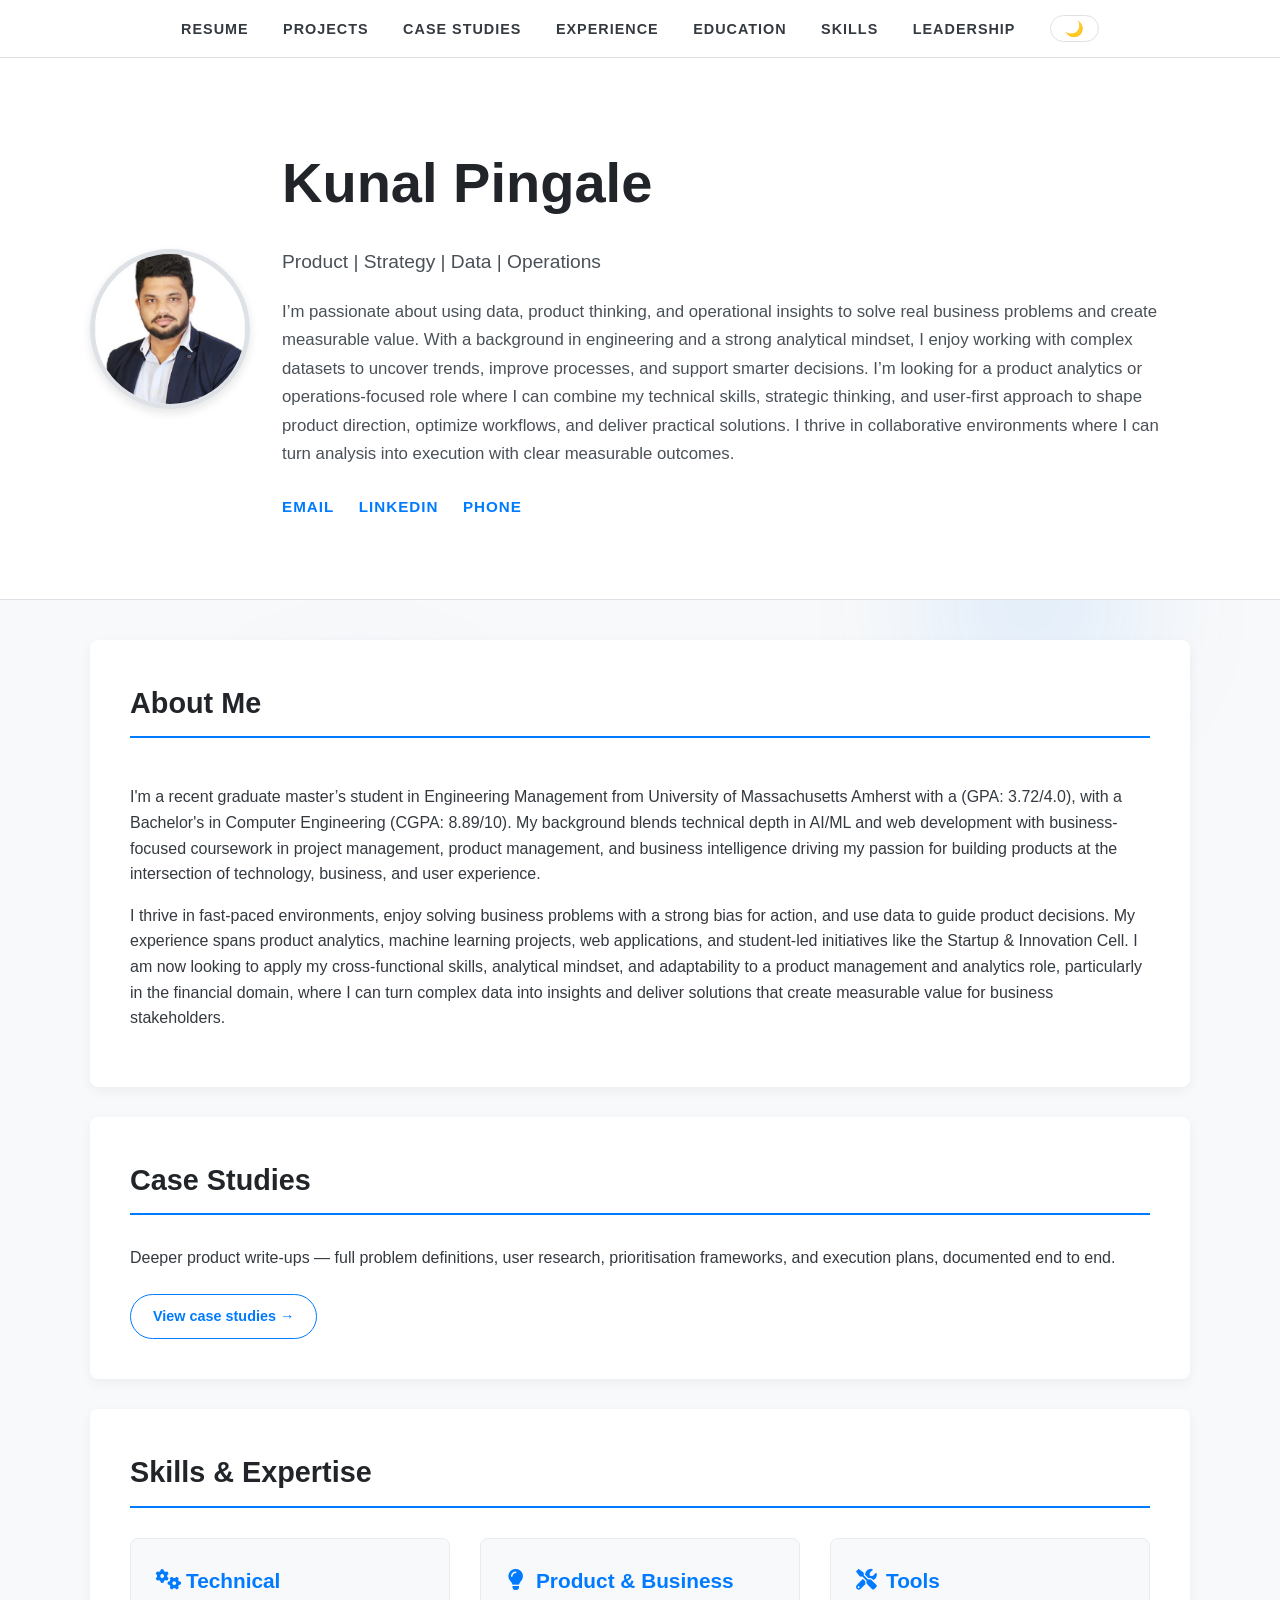
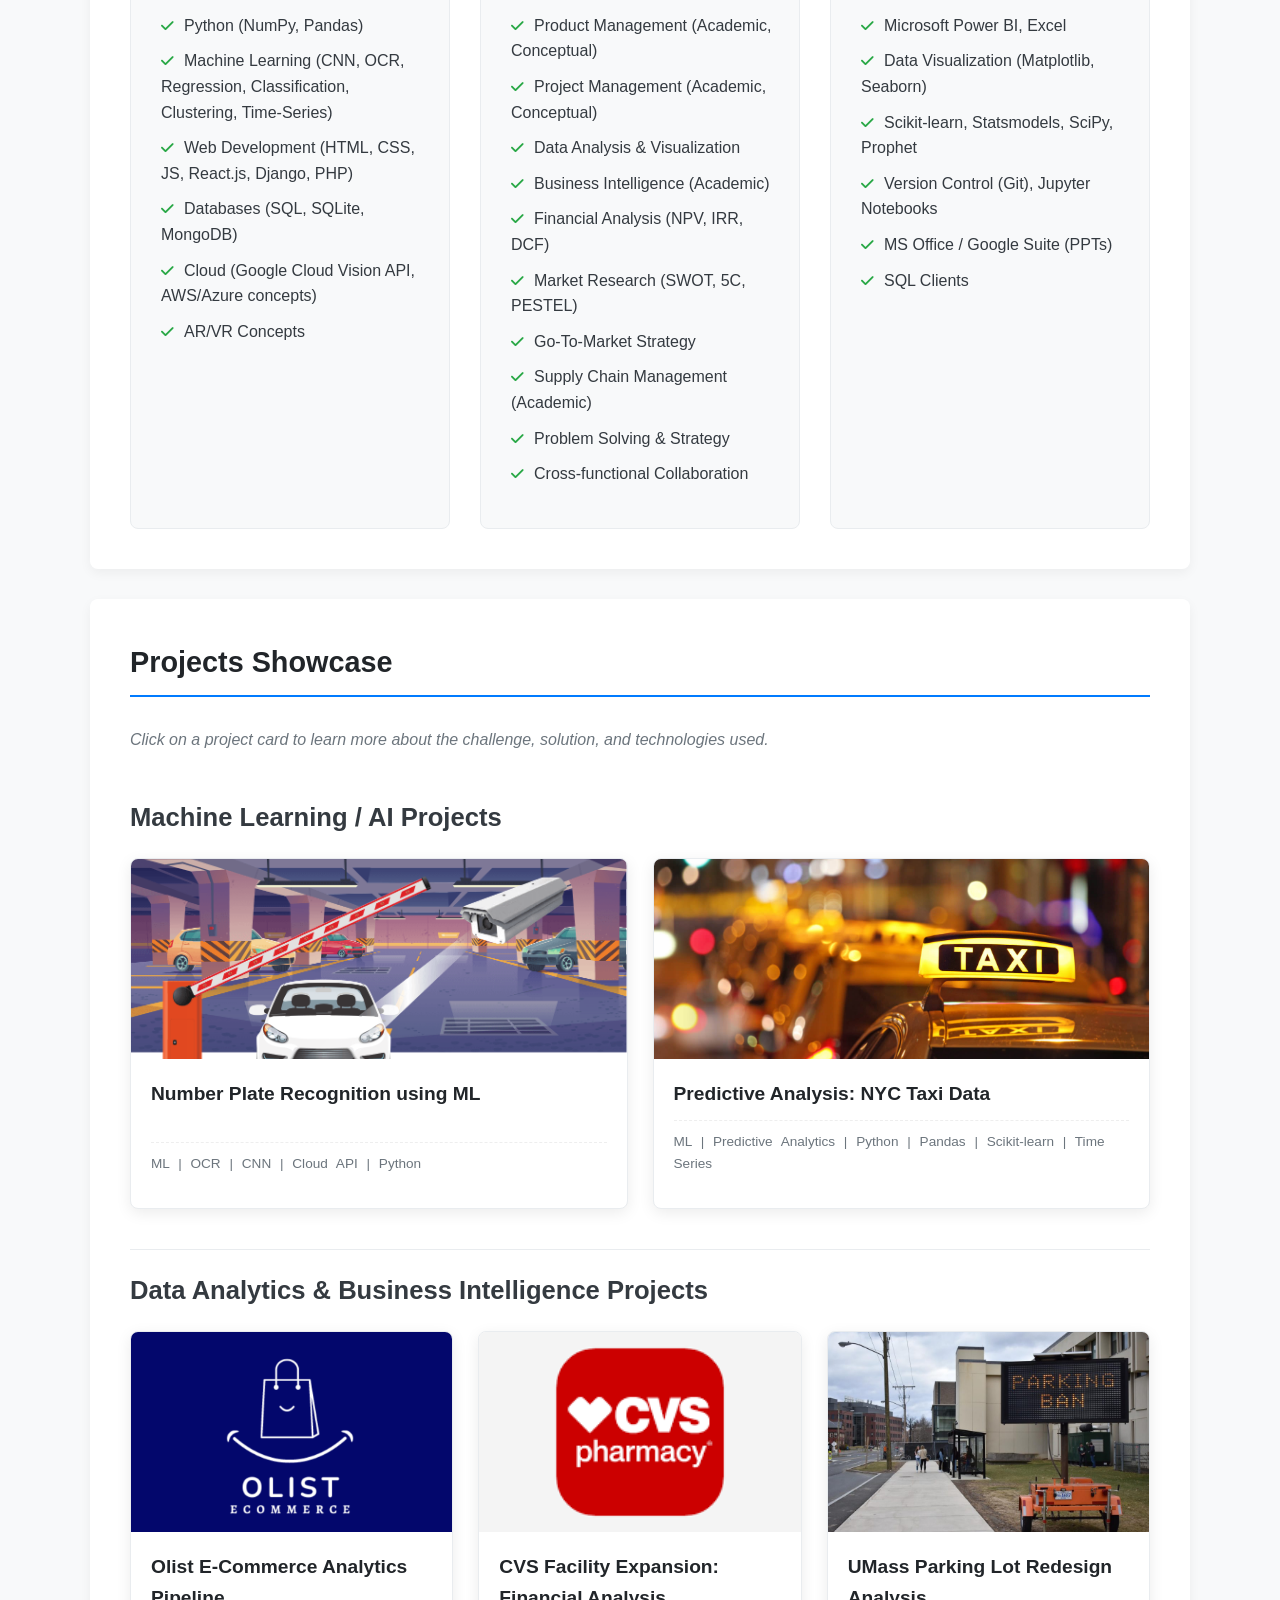
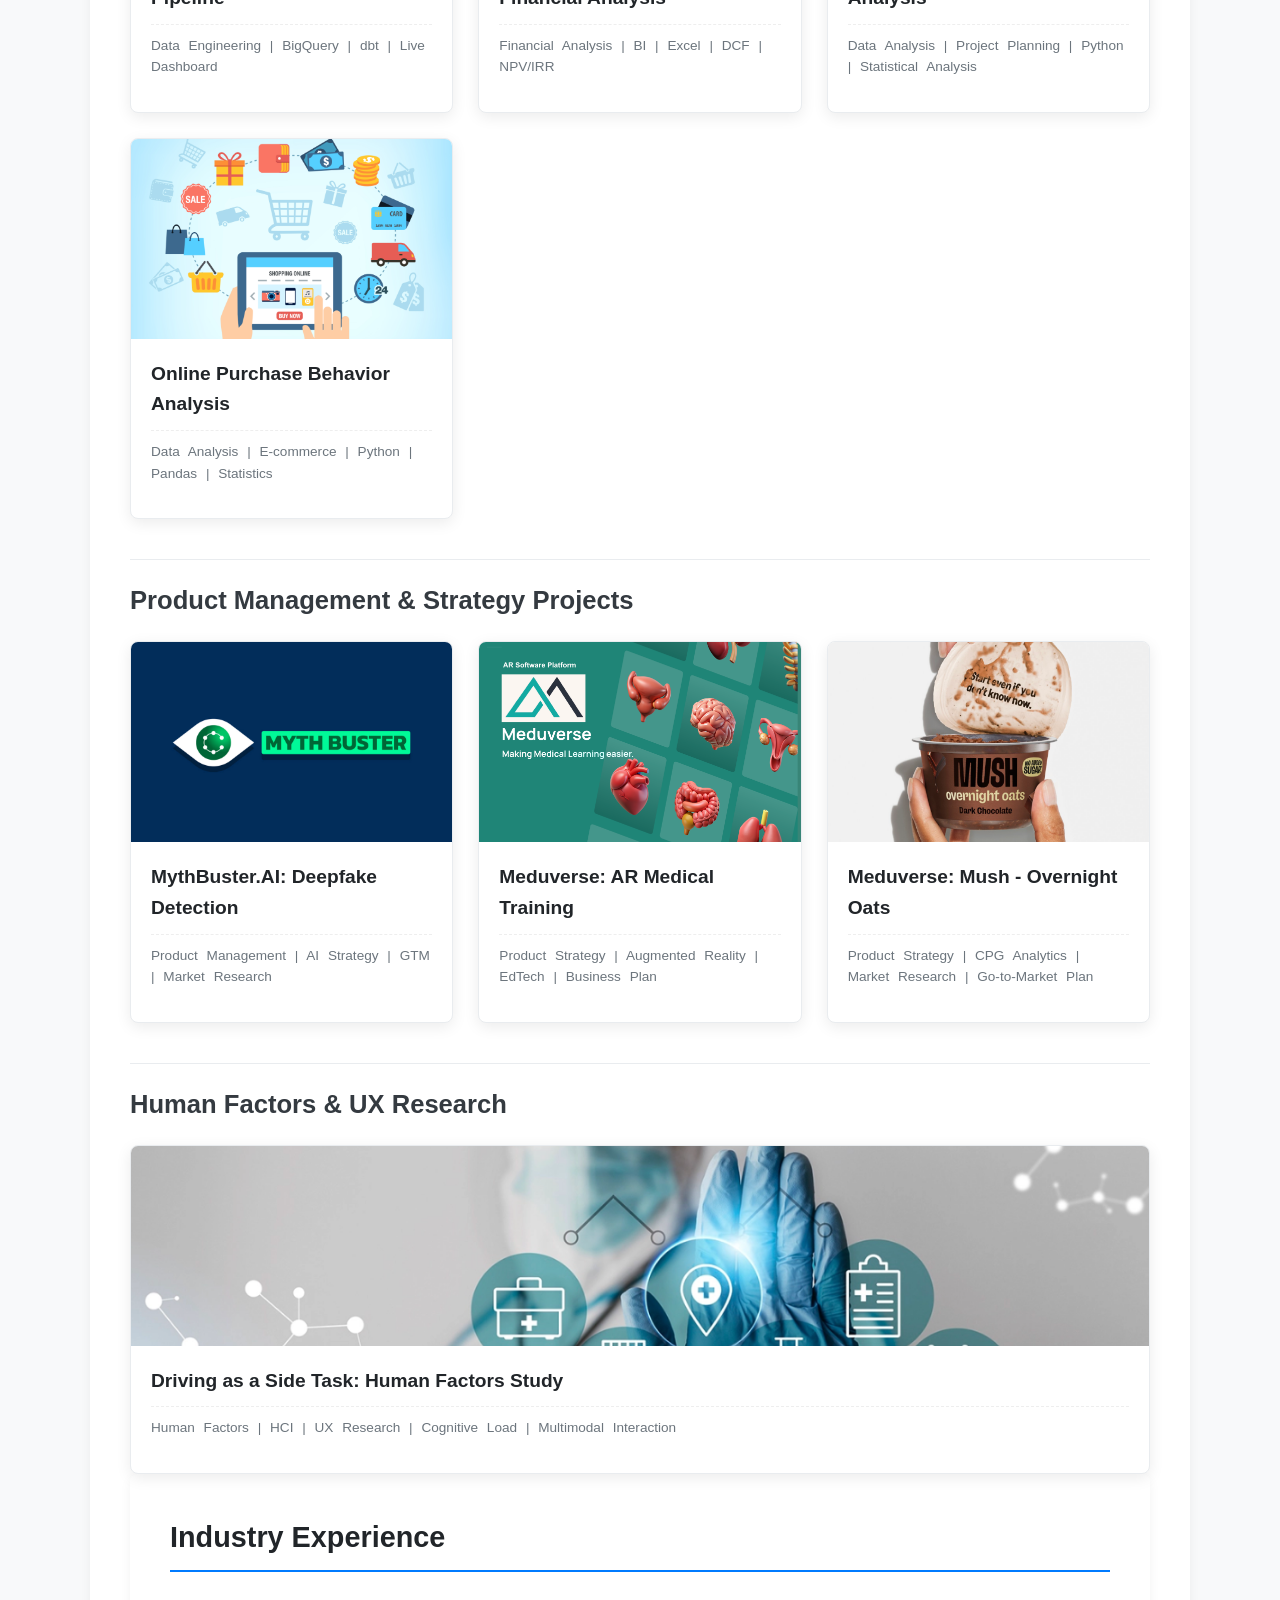
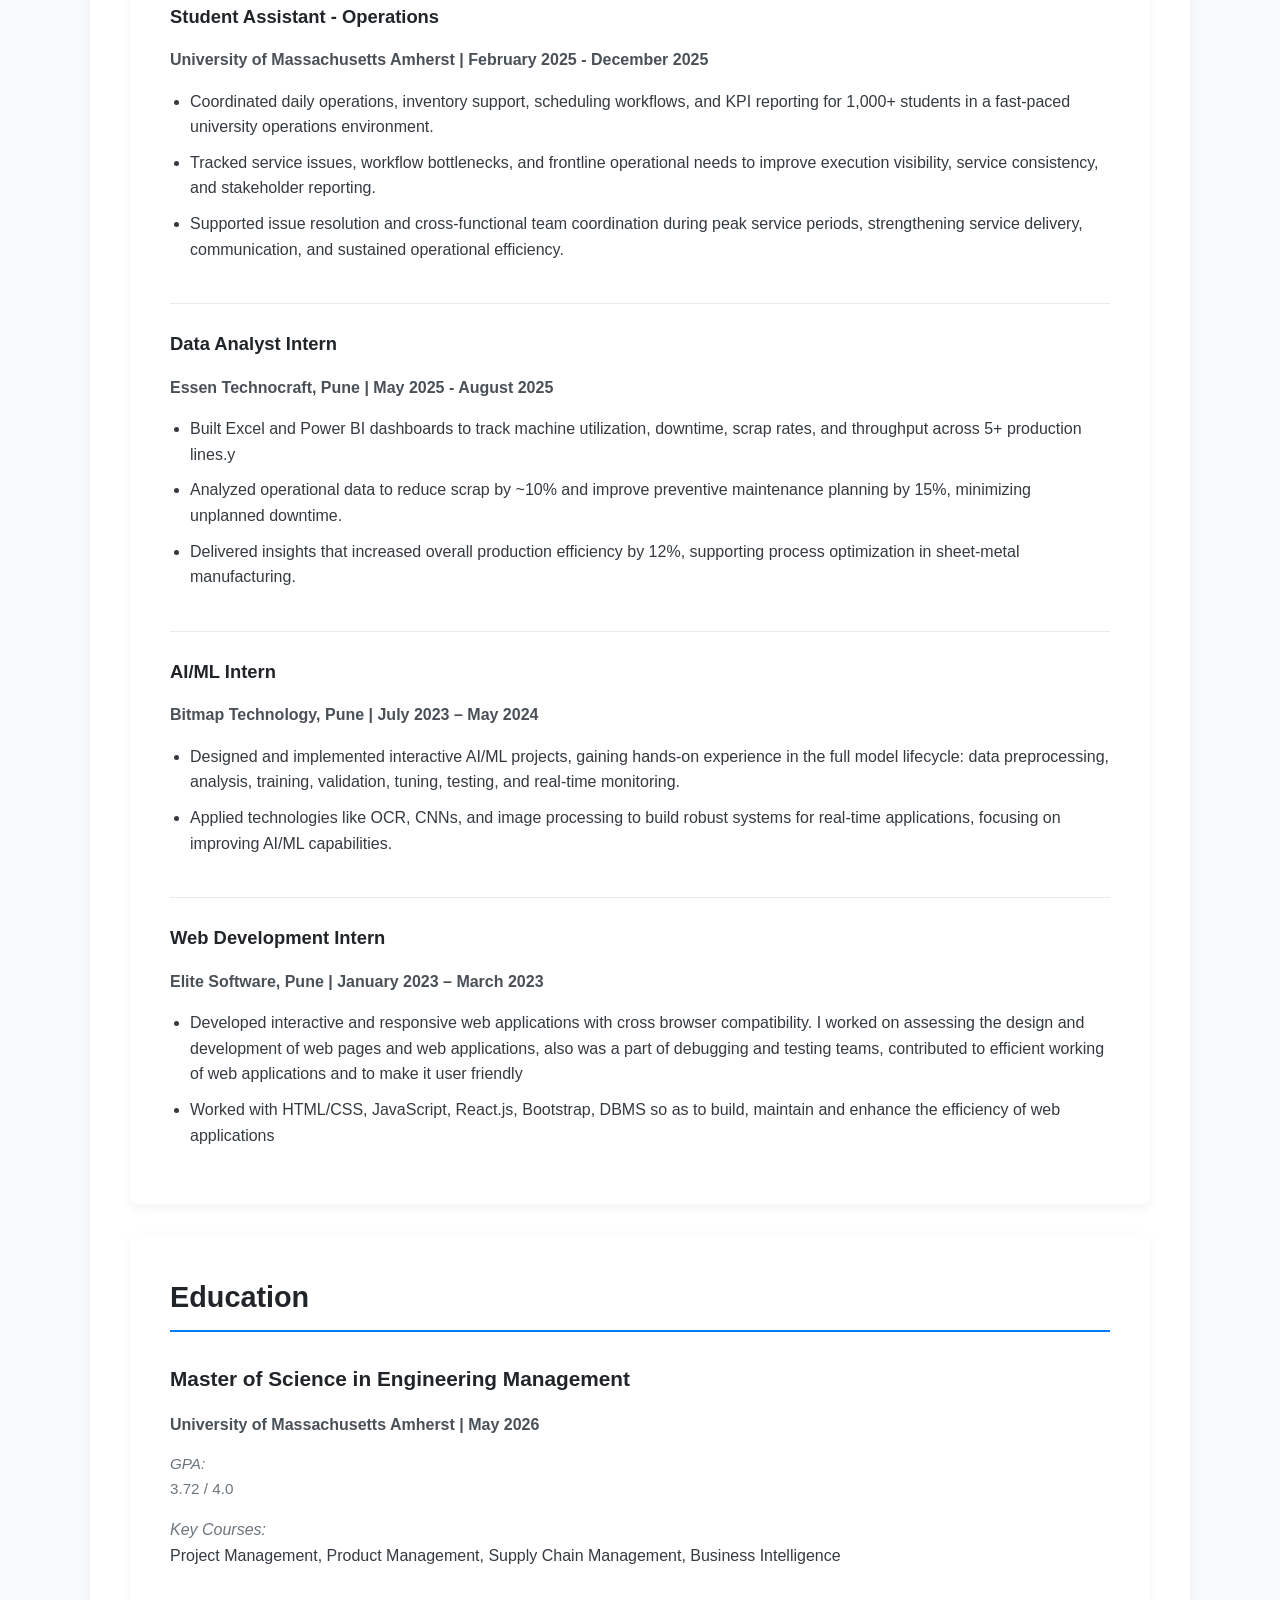
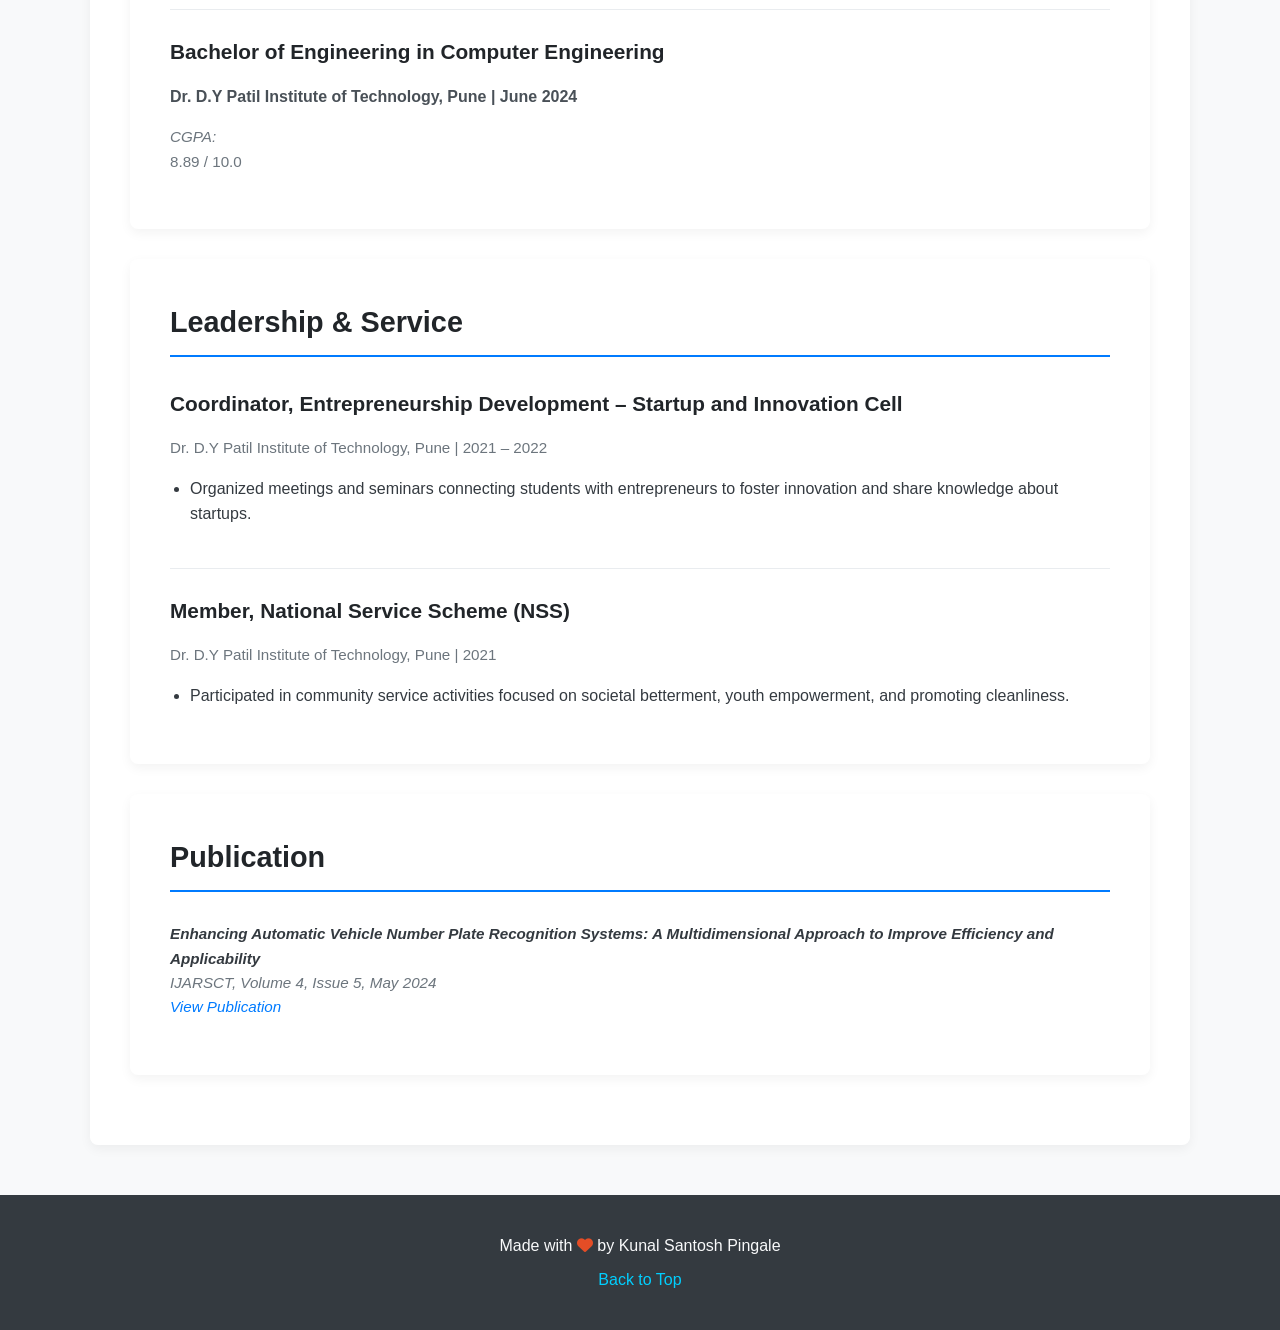
==== commit 59a0fd73: "Reorganize assets into folders, add case studies page" ====
--- a/index.html
+++ b/index.html
@@ -11,8 +11,9 @@
 <body>
     <nav class="main-nav"> 
     <ul>
-        <li><a href="Kunal_Pingale_2026R.pdf" target="_blank" rel="noopener noreferrer">RESUME</a></li>
+        <li><a href="assets/pdfs/Kunal_Pingale_2026R.pdf" target="_blank" rel="noopener noreferrer">RESUME</a></li>
         <li><a href="#projects">PROJECTS</a></li>
+<li><a href="case-studies.html">CASE STUDIES</a></li>
         <li><a href="#experience">EXPERIENCE</a></li>
         <li><a href="#education">EDUCATION</a></li>
         <li><a href="#skills">SKILLS</a></li>
@@ -24,7 +25,7 @@
     <section class="hero">
         <div class="hero-content">
             <div class="hero-image-container">
-                 <img src="Kunalp.jpeg" alt="Kunal Pingale" class="profile-photo">
+                 <img src="assets/images/Kunalp.jpeg" alt="Kunal Pingale" class="profile-photo">
             </div>
             <div class="hero-text-content">
                 <h1>Kunal Pingale</h1>
@@ -51,6 +52,11 @@
                  </div>
              </div>
         </section>
+<section id="case-studies-teaser" class="content-section">
+    <h2>Case Studies</h2>
+    <p>Deeper product write-ups — full problem definitions, user research, prioritisation frameworks, and execution plans, documented end to end.</p>
+    <a href="case-studies.html" class="cs-teaser-cta">View case studies →</a>
+</section>
 
         <section id="skills" class="content-section skills-section">
             <h2>Skills & Expertise</h2>
@@ -104,14 +110,14 @@
                 <h3>Machine Learning / AI Projects</h3>
                 <div class="project-grid">
                     <div class="project-card" data-modal-target="modal-np-rec" tabindex="0">
-                        <img src="NPRS.png" alt="Number Plate Recognition Project Thumbnail">
+                        <img src="assets/images/NPRS.png" alt="Number Plate Recognition Project Thumbnail">
                         <div class="card-content">
                             <h4>Number Plate Recognition using ML</h4>
                             <p class="tags">ML | OCR | CNN | Cloud API | Python</p>
                         </div>
                     </div>
                     <div class="project-card" data-modal-target="modal-nyc-taxi" tabindex="0">
-                        <img src="taxi.jpg" alt="NYC Taxi Data Analysis Thumbnail">
+                        <img src="assets/images/taxi.jpg" alt="NYC Taxi Data Analysis Thumbnail">
                         <div class="card-content">
                             <h4>Predictive Analysis: NYC Taxi Data</h4>
                             <p class="tags">ML | Predictive Analytics | Python | Pandas | Scikit-learn | Time Series</p>
@@ -127,7 +133,7 @@
     <div class="project-grid">
 
       <div class="project-card" data-modal-target="modal-olist" tabindex="0">
-    <img src="Olist.png" alt="Olist E-Commerce Analytics Thumbnail">
+    <img src="assets/images/Olist.png" alt="Olist E-Commerce Analytics Thumbnail">
 
     <div class="card-content">
         <h4>Olist E-Commerce Analytics Pipeline</h4>
@@ -136,7 +142,7 @@
 </div>
 
         <div class="project-card" data-modal-target="modal-cvs-expansion" tabindex="0">
-            <img src="download.png" alt="CVS Facility Expansion Analysis Thumbnail">
+            <img src="assets/images/download.png" alt="CVS Facility Expansion Analysis Thumbnail">
             <div class="card-content">
                 <h4>CVS Facility Expansion: Financial Analysis</h4>
                 <p class="tags">Financial Analysis | BI | Excel | DCF | NPV/IRR</p>
@@ -144,7 +150,7 @@
         </div>
 
         <div class="project-card" data-modal-target="modal-parking-lot" tabindex="0">
-            <img src="umass parking.jpg" alt="Parking Lot Redesign Thumbnail">
+            <img src="assets/images/umass parking.jpg" alt="Parking Lot Redesign Thumbnail">
             <div class="card-content">
                 <h4>UMass Parking Lot Redesign Analysis</h4>
                 <p class="tags">Data Analysis | Project Planning | Python | Statistical Analysis</p>
@@ -152,7 +158,7 @@
         </div>
 
         <div class="project-card" data-modal-target="modal-online-purchase" tabindex="0">
-            <img src="online shopping.png" alt="Online Shopping Analysis Thumbnail">
+            <img src="assets/images/online shopping.png" alt="Online Shopping Analysis Thumbnail">
             <div class="card-content">
                 <h4>Online Purchase Behavior Analysis</h4>
                 <p class="tags">Data Analysis | E-commerce | Python | Pandas | Statistics</p>
@@ -167,21 +173,21 @@
                  <h3>Product Management & Strategy Projects</h3>
                 <div class="project-grid">
                     <div class="project-card" data-modal-target="modal-mythbuster" tabindex="0">
-                        <img src="MB.avif" alt="MythBuster.AI Thumbnail">
+                        <img src="assets/images/MB.avif" alt="MythBuster.AI Thumbnail">
                         <div class="card-content">
                             <h4>MythBuster.AI: Deepfake Detection</h4>
                             <p class="tags">Product Management | AI Strategy | GTM | Market Research</p>
                         </div>
                     </div>
                     <div class="project-card" data-modal-target="modal-meduverse" tabindex="0">
-                        <img src="meduverse.png" alt="Meduverse AR Platform Thumbnail">
+                        <img src="assets/images/meduverse.png" alt="Meduverse AR Platform Thumbnail">
                         <div class="card-content">
                             <h4>Meduverse: AR Medical Training</h4>
                             <p class="tags">Product Strategy | Augmented Reality | EdTech | Business Plan</p>
                         </div>
                     </div>
                     <div class="project-card" data-modal-target="modal-mush" tabindex="0">
-                        <img src="Mush.png" alt="Mush - Overnight Oats Thumbnail">
+                        <img src="assets/images/Mush.png" alt="Mush - Overnight Oats Thumbnail">
                         <div class="card-content">
                             <h4>Meduverse: Mush - Overnight Oats</h4>
                             <p class="tags">Product Strategy | CPG Analytics | Market Research | Go-to-Market Plan</p>
@@ -196,7 +202,7 @@
     <div class="project-grid">
 
         <div class="project-card" data-modal-target="modal-human-factors" tabindex="0">
-            <img src="human_factors.jpg" alt="Human Factors Design Engineering Thumbnail">
+            <img src="assets/images/human_factors.jpg" alt="Human Factors Design Engineering Thumbnail">
             <div class="card-content">
                 <h4>Driving as a Side Task: Human Factors Study</h4>
                 <p class="tags">
@@ -215,7 +221,7 @@
             <div class="modal-content">
                 <span class="close-button" tabindex="0" aria-label="Close modal">×</span>
                 <h2>Number Plate Recognition using ML</h2>
-                <img src="NPRS.png" alt="Number Plate Recognition Detail" class="modal-img">
+                <img src="assets/images/NPRS.png" alt="Number Plate Recognition Detail" class="modal-img">
                 <div class="modal-body">
                     <p><strong>Timeline:</strong> July 2023 – May 2024</p>
                     <p><strong>Problem:</strong> Need for an automated system to accurately identify vehicle number plates from images or live feeds for security and traffic management.</p>
@@ -231,7 +237,7 @@
             <div class="modal-content">
                 <span class="close-button" tabindex="0" aria-label="Close modal">×</span>
                 <h2>Interactive Tourist Website</h2>
-                <img src="placeholder-tourist-large.jpg" alt="Tourist Website Detail" class="modal-img">
+                <img src="assets/images/placeholder-tourist-large.jpg" alt="Tourist Website Detail" class="modal-img">
                  <div class="modal-body">
                     <p><strong>Timeline:</strong> January 2023 – March 2023</p>
                     <p><strong>Problem:</strong> Lack of a user-friendly, interactive platform for tourists to get information and ask questions about destinations.</p>
@@ -249,13 +255,13 @@
             <div class="modal-content">
                 <span class="close-button" tabindex="0" aria-label="Close modal">×</span>
                 <h2>Predictive Analysis for Urban Transportation: NYC Taxi Data</h2>
-                <img src="taxi.jpg" alt="NYC Taxi Data Analysis Detail" class="modal-img">
+                <img src="assets/images/taxi.jpg" alt="NYC Taxi Data Analysis Detail" class="modal-img">
                 <div class="modal-body">
                     <p><strong>Project Description:</strong> The final project applies machine learning techniques to NYC Yellow Taxi trip data to predict fare and trip duration, understand tipping behavior, and forecast demand. The project integrates regression, classification, clustering, and time-series models to identify spatial and temporal patterns in taxi activity. After cleaning and preprocessing a sample of 500,000 records, the team developed predictive models to support smarter fleet deployment, optimized taxi dispatching, and data-driven urban mobility strategies.</p>
                     <p><strong>My Role:</strong> Collected and cleaned the raw NYC Yellow Taxi dataset, reducing it to a high-quality sample of 487,321 trips by removing outliers (e.g., invalid coordinates, zero fares, extreme trip durations/speeds). Led data preprocessing efforts including time-based, location-based, and contextual feature engineering (e.g., rush hour indicators, airport flags). Applied transformations to normalize skewed variables and standardize features. Also conducted in-depth exploratory data analysis and built visualizations to uncover key patterns in fare, duration, and tipping behavior.</p>
                     <p><strong>Key Technologies & Tools:</strong> Python, Pandas, Matplotlib, Seaborn, Scikit-learn (Linear Regression, XGBoost, K-Means), Statsmodels/SciPy, Prophet, SARIMA, Jupyter Notebook, NYC Taxi Trip Data.</p>
                     <p><strong>Impact & Learning:</strong> Gained hands-on experience working with large-scale real-world transportation data and applying rigorous data preprocessing techniques. Learned to design meaningful features to improve model performance and capture real-world dynamics like traffic flow, geography, and human behavior. Strengthened skills in data cleaning, transformation, and visualization—core steps for any impactful predictive modeling project in the urban mobility and finance domain.</p>
-                    <p><strong><a href="nyc_taxi_data_report.pdf" target="_blank" rel="noopener noreferrer">View Full Project Report (PDF)</a></strong></p>
+                    <p><strong><a href="assets/pdfs/nyc_taxi_data_report.pdf" target="_blank" rel="noopener noreferrer">View Full Project Report (PDF)</a></strong></p>
                  </div>
             </div>
         </div>
@@ -265,7 +271,7 @@
             <div class="modal-content">
                 <span class="close-button" tabindex="0" aria-label="Close modal">×</span>
                 <h2>MythBuster.AI – Real-Time Deepfake Detection and Media Authentication</h2>
-                <img src="MB.avif" alt="MythBuster.AI Detail" class="modal-img">
+                <img src="assets/images/MB.avif" alt="MythBuster.AI Detail" class="modal-img">
                 <div class="modal-body">
                     <p><strong>Project Description:</strong> MythBuster.AI is an AI-powered platform designed to combat misinformation by providing real-time verification of digital media. Tailored for journalists, content creators, and the public, it detects deepfakes in videos, images, and audio using advanced forensic and AI tools. The project outlines product vision, go-to-market strategy, risk management, stakeholder engagement, and projected ROI, positioning MythBuster.AI as a global standard in media authentication.</p>
                     <p><strong>My Role:</strong> I led the product strategy and market research efforts for MythBuster.AI. I helped define the product roadmap, prioritized key features, and conducted market and competitor analysis using frameworks like SWOT, 5C, and PESTEL. I also developed the go-to-market (GTM) strategy, outlined risk factors, and created ROI projections based on different subscription models and user segments.
@@ -282,7 +288,7 @@
 
 
 </p>
-                    <p><strong><a href="mythbuster_ai_proposal.pdf" target="_blank" rel="noopener noreferrer">View Project Proposal (PDF)</a></strong></p>
+                    <p><strong><a href="assets/pdfs/mythbuster_ai_proposal.pdf" target="_blank" rel="noopener noreferrer">View Project Proposal (PDF)</a></strong></p>
                  </div>
             </div>
         </div>
@@ -292,7 +298,7 @@
             <div class="modal-content">
                 <span class="close-button" tabindex="0" aria-label="Close modal">×</span>
                 <h2>Facility Expansion of CVS – Financial Analysis</h2>
-                <img src="download.png" alt="CVS Expansion Analysis Detail" class="modal-img">
+                <img src="assets/images/download.png" alt="CVS Expansion Analysis Detail" class="modal-img">
                 <div class="modal-body">
                     <p><strong>Project Description:</strong> This project explores the financial viability of expanding CVS Health’s operations into three U.S. regions: Boise (Idaho), Raleigh-Durham (North Carolina), and Madison (Mississippi). The team conducted detailed cost-benefit, payback period, and IRR analyses to evaluate each location’s potential for long-term growth and healthcare service delivery. The project emphasizes CVS’s vertically integrated model, data-driven decision-making, and investment in digital infrastructure and accessible care through retail pharmacies and Minute Clinics.</p>
 
@@ -302,7 +308,7 @@
 
 <p><strong>Impact & Learning:</strong> Gained hands-on experience in extracting and interpreting financial ratios, applying advanced financial modeling techniques, and conducting comprehensive investment evaluations. Developed a deeper understanding of location-based expansion strategy, healthcare market dynamics, and how data-driven decisions guide capital investments in large enterprises.</p>
 
-                    <p><strong><a href="cvs_expansion_analysis.pdf" target="_blank" rel="noopener noreferrer">View Financial Analysis Report (PDF)</a></strong></p>
+                    <p><strong><a href="assets/pdfs/cvs_expansion_analysis.pdf" target="_blank" rel="noopener noreferrer">View Financial Analysis Report (PDF)</a></strong></p>
                  </div>
             </div>
         </div>
@@ -312,7 +318,7 @@
             <div class="modal-content">
                 <span class="close-button" tabindex="0" aria-label="Close modal">×</span>
                 <h2>MIE670: Redesign of Parking Lot 12 (UMass Amherst)</h2>
-                <img src="umass parking.jpg" alt="Parking Lot Redesign Detail" class="modal-img">
+                <img src="assets/images/umass parking.jpg" alt="Parking Lot Redesign Detail" class="modal-img">
                 <div class="modal-body">
                     <p><strong>Project Description:</strong> This project aimed to redesign Parking Lot 12 at UMass Amherst to address existing inefficiencies caused by outdated infrastructure and poor layout. The proposed solution focused on paving and surfacing the lot, organizing parking spaces more efficiently, improving traffic flow, implementing QR code-based access controls, and incorporating sustainable features like EV charging stations and greenery. Planned over 51 working days with an estimated budget of $2.5 million, the project also included a detailed work breakdown structure (WBS), a risk management plan, critical path analysis, and schedule recovery strategies to ensure the project stayed on track and within budget.
 
@@ -329,7 +335,7 @@
 
 
 </p>
-                    <p><strong><a href="mie670_parking_lot_report.pdf" target="_blank" rel="noopener noreferrer">View Project Report (PDF)</a></strong></p>
+                    <p><strong><a href="assets/pdfs/mie670_parking_lot_report.pdf" target="_blank" rel="noopener noreferrer">View Project Report (PDF)</a></strong></p>
                  </div>
             </div>
         </div>
@@ -362,7 +368,7 @@
 
             <p>
                 <strong>
-                    <a href="human_factors_design_engineering.pdf"
+                    <a href="assets/pdfs/human_factors_design_engineering.pdf"
                        target="_blank" rel="noopener noreferrer">
                         View Course Paper (PDF)
                     </a>
@@ -378,7 +384,7 @@
             <div class="modal-content">
                 <span class="close-button" tabindex="0" aria-label="Close modal">×</span>
                 <h2>ELE: Meduverse – AR Educational Platform</h2>
-                <img src="meduverse.png" alt="Meduverse AR Platform Detail" class="modal-img">
+                <img src="assets/images/meduverse.png" alt="Meduverse AR Platform Detail" class="modal-img">
                 <div class="modal-body">
                     <p><strong>Project Description:</strong> Meduverse is an augmented reality (AR) educational platform designed to transform medical training. It provides high-fidelity 3D models, real-time feedback, and self-paced learning modules to help medical students and professionals master anatomy and clinical procedures more effectively. Targeting medical schools, nursing programs, and hospitals, Meduverse aims to bridge the technological gaps in traditional education. Backed by a strong business plan, scalability strategy, and customer discovery feedback, the platform is positioned to revolutionize healthcare education by making high-quality, immersive training accessible worldwide.</p>
                     <p><strong>My Role:</strong> I led the development of the business plan and scalability strategy for Meduverse. This included identifying key market segments, defining core platform features based on feedback from medical students and educators, and conducting customer discovery interviews to validate the product-market fit. I also contributed to outlining the revenue model, go-to-market approach, and long-term vision for platform growth.</p>
@@ -393,7 +399,7 @@
 
 
 </p>
-                    <p><strong><a href="meduverse_business_plan.pdf" target="_blank" rel="noopener noreferrer">View Business Plan (PDF)</a></strong></p>
+                    <p><strong><a href="assets/pdfs/meduverse_business_plan.pdf" target="_blank" rel="noopener noreferrer">View Business Plan (PDF)</a></strong></p>
                  </div>
             </div>
         </div>
@@ -403,7 +409,7 @@
             <div class="modal-content">
                 <span class="close-button" tabindex="0" aria-label="Close modal">×</span>
                 <h2>Descriptive Analysis: Online Purchase Decisions</h2>
-                <img src="online shopping.png" alt="Online Shopping Analysis Detail" class="modal-img">
+                <img src="assets/images/online shopping.png" alt="Online Shopping Analysis Detail" class="modal-img">
                 <div class="modal-body">
                     <p><strong>Project Description:</strong> This study analyzes how session duration and shopping days (weekdays vs weekends) influence online purchase decisions. Using data from 12,330 online sessions, results show that longer browsing times (>10 minutes) significantly increase the likelihood of purchase, and weekend shopping leads to slightly higher conversion rates compared to weekdays. These findings offer important insights for improving e-commerce marketing strategies and enhancing customer engagement.</p>
                     <p><strong>My Role:</strong> I handled the entire analysis process—from organizing and cleaning the data to running statistical tests and creating visuals to spot patterns. I looked at how long people spent browsing and whether they shopped on weekdays or weekends, then used Chi-square tests to see if those factors affected whether they made a purchase. I found that people were more likely to buy something if they browsed for over 10 minutes or shopped on weekends.
@@ -411,7 +417,7 @@
 </p>
                     <p><strong>Key Technologies & Tools:</strong> Python, Pandas, Matplotlib, Seaborn, SciPy/Statsmodels (Chi-square analysis), Jupyter Notebook, UCI Machine Learning Repository Dataset.</p>
                     <p><strong>Impact & Learning:</strong> This project really helped me learn how to take raw data and turn it into useful insights. I got practical experience using statistics and creating visual charts to understand how people shop online. It gave me a better understanding of what influences customer behavior, and the results could actually help businesses improve their marketing and boost sales by focusing on the times when people are most likely to buy.</p>
-                    <p><strong><a href="online_purchase_analysis.pdf" target="_blank" rel="noopener noreferrer">View Analysis Report (PDF)</a></strong></p>
+                    <p><strong><a href="assets/pdfs/online_purchase_analysis.pdf" target="_blank" rel="noopener noreferrer">View Analysis Report (PDF)</a></strong></p>
                 </div>
             </div>
         </div>
@@ -424,16 +430,83 @@
 
         <h2>Olist E-Commerce Analytics Pipeline</h2>
 
-        <img src="Olist.png"
+        <img src="assets/images/Olist.png"
              alt="Olist E-Commerce Analytics Pipeline"
              class="modal-img">
 
         <div class="modal-body">
-            <p><strong>Timeline:</strong> August 2026</p>
-
-            <p><strong>Project Description:</strong> An end-to-end analytics pipeline built on 99,441 real Brazilian e-commerce orders, designed to convert raw transactional data into reliable, production-style business reporting.</p>
-
-            <!-- rest of your content -->
+
+            <p>
+                <strong>Timeline:</strong> August 2026
+            </p>
+
+            <p>
+                <strong>Project Description:</strong>
+                This project is an end-to-end e-commerce analytics pipeline built using
+                99,441 real Brazilian e-commerce orders from the Olist dataset. The goal
+                was to transform raw transactional data into reliable, business-ready
+                reporting that can be used to evaluate sales performance, customer
+                behavior, delivery performance, product trends, and seller activity.
+                Rather than creating a one-time analysis, the project was designed as
+                a production-style analytics workflow with structured data models,
+                automated quality testing, and a live interactive dashboard.
+            </p>
+
+            <p>
+                <strong>My Role:</strong>
+                I designed the BigQuery data warehouse structure, loaded and organized
+                the raw Olist datasets, and built dbt staging and analytical models.
+                I implemented automated data quality tests covering not-null,
+                uniqueness, and referential integrity across 6 staging models and
+                4 analytics marts. I also independently designed and developed the
+                interactive dashboard, implementing KPI cards, cross-filtering,
+                donut charts, trend visualizations, and click-to-drill-down
+                interactions to make the analysis accessible to business users.
+            </p>
+
+            <p>
+                <strong>Key Technologies & Tools:</strong>
+                BigQuery, dbt, SQL, HTML, JavaScript, Chart.js, Git, GitHub,
+                GitHub Pages, Data Modeling, and Data Quality Testing.
+            </p>
+
+            <p>
+                <strong>Key Findings:</strong>
+                The analysis identified a 1.31-point review score gap between fast
+                and slow deliveries, highlighting the relationship between delivery
+                experience and customer satisfaction. The analysis also found that
+                only 3.12% of customers are repeat buyers, providing an important
+                customer-retention insight for an e-commerce business.
+            </p>
+
+            <p>
+                <strong>Impact & Learning:</strong>
+                This project strengthened my ability to move beyond one-off data
+                analysis and build a complete analytics workflow from raw data to
+                business-facing insights. It gave me hands-on experience with
+                dimensional data modeling, data quality testing, SQL transformation,
+                cloud data warehousing, and interactive BI development. The final
+                dashboard turns complex transactional data into an intuitive interface
+                that allows users to explore performance metrics and identify
+                opportunities for operational and customer-experience improvements.
+            </p>
+
+            <p>
+                <strong>
+                    <a href="https://kunal8484.github.io/olist-ecommerce-analytics-dbt-bigquery/dashboard.html"
+                       target="_blank"
+                       rel="noopener noreferrer">
+                        View Live Dashboard
+                    </a>
+                    &nbsp; | &nbsp;
+                    <a href="https://github.com/kunal8484/olist-ecommerce-analytics-dbt-bigquery"
+                       target="_blank"
+                       rel="noopener noreferrer">
+                        View GitHub Repo
+                    </a>
+                </strong>
+            </p>
+
         </div>
     </div>
 </div>
@@ -443,14 +516,14 @@
             <div class="modal-content">
                 <span class="close-button" tabindex="0" aria-label="Close modal">×</span>
                 <h2>Mush - Overnight Oats</h2>
-                <img src="Mush.png" alt="Mush - Overnight Oats detail" class="modal-img">
+                <img src="assets/images/Mush.png" alt="Mush - Overnight Oats detail" class="modal-img">
                 <div class="modal-body">
                     <p><strong>Project Description:</strong> MUSH is a ready-to-eat overnight oats brand positioned around clean ingredients, convenience, and wellness, with a strategy to become a daily functional breakfast solution. The marketing plan recommends strengthening messaging around protein, fullness, and energy to improve repeat purchase and customer retention. Targeting busy students, young professionals, gym-goers, and wellness-focused consumers, MUSH aims to close its value perception gap through Protein Boost Add-On Packs, subscription breakfast kits, campus and gym bundles, CRM programs, and campaign “Don’t Skip. Stay Full. Stay Sharp.”</p>
                     <p><strong>My Role:</strong> contributed to developing the marketing plan and growth strategy for MUSH. This included identifying key consumer segments, analyzing competitors, defining positioning around protein, fullness, and energy, and recommending campaign tactics to improve repeat purchase. I also contributed to outlining subscription packs, CRM programs, sampling activations, KPI tracking, and the long-term roadmap for customer retention and brand growth.</p>
                     <p><strong>Key Concepts:</strong> CPG Marketing Strategy, Consumer Insights, Competitive Positioning, Customer Segmentation, Functional Nutrition Positioning, Product Innovation Strategy, Go-to-Market Planning, Campaign Execution, CRM & Retention Strategy, Subscription Model Planning, KPI Dashboarding, Customer Lifetime Value, Brand Differentiation, Business Planning.</p>
                     <p><strong>Impact & Learning:</strong> This project gave me hands-on experience in developing a consumer-focused marketing strategy for MUSH. I learned how to use market research, competitive analysis, and consumer insights to reposition the brand as a daily functional breakfast solution. It strengthened my ability to connect product positioning, campaign execution, CRM strategy, retention planning, and KPI tracking to practical business growth recommendations and customer value.</p>
 </p>
-                    <p><strong><a href="Marketing Strategy 2026 Mush.pdf" target="_blank" rel="noopener noreferrer">View Market Plan (PDF)</a></strong></p>     
+                    <p><strong><a href="assets/pdfs/Marketing Strategy 2026 Mush.pdf" target="_blank" rel="noopener noreferrer">View Market Plan (PDF)</a></strong></p>     
                 
                 </div>
             </div>
@@ -559,12 +632,7 @@
         <p><a href="#" id="back-to-top">Back to Top</a></p>
     </footer>
 
-    <div id="elevator-overlay">
-    <div class="elevator-panel">
-        <div class="elevator-arrow">↑</div>
-        <div class="elevator-label">GOING UP</div>
-    </div>
-</div>
+    
     <div id="bg-blobs">
         <span></span><span></span><span></span><span></span>
     </div>
--- a/styles.css
+++ b/styles.css
@@ -587,65 +587,6 @@
 }
 
 
-/* ============================================
-   ELEVATOR INDICATOR (non-blocking)
-   ============================================ */
-#elevator-overlay {
-    position: fixed;
-    top: 50%;
-    right: 32px;
-    transform: translateY(-50%) scale(0.85);
-    z-index: 9999;
-    display: none;
-    opacity: 0;
-    transition: opacity 0.25s ease, transform 0.25s ease;
-    pointer-events: none;
-}
-
-#elevator-overlay.active {
-    display: block;
-    opacity: 1;
-    transform: translateY(-50%) scale(1);
-}
-
-.elevator-panel {
-    text-align: center;
-    background: rgba(15, 15, 18, 0.88);
-    border: 1px solid rgba(255, 201, 77, 0.35);
-    border-radius: 12px;
-    padding: 18px 22px;
-    color: #ffc94d;
-    font-family: 'Courier New', Courier, monospace;
-    box-shadow: 0 8px 30px rgba(0, 0, 0, 0.35);
-    backdrop-filter: blur(6px);
-}
-
-.elevator-arrow {
-    font-size: 2.6rem;
-    line-height: 1;
-    animation: arrowUp 0.7s infinite ease-in-out;
-}
-
-.elevator-label {
-    font-size: 0.7rem;
-    letter-spacing: 3px;
-    margin-top: 6px;
-    opacity: 0.9;
-    white-space: nowrap;
-}
-
-@keyframes arrowUp {
-    0%, 100% { transform: translateY(0);    opacity: 0.5; }
-    50%      { transform: translateY(-10px); opacity: 1; }
-}
-
-@media (max-width: 768px) {
-    #elevator-overlay { right: 16px; }
-    .elevator-panel { padding: 14px 16px; }
-    .elevator-arrow { font-size: 2rem; }
-    .elevator-label { font-size: 0.6rem; letter-spacing: 2px; }
-}
-
 
 /* ============================================
    RESPONSIVE DESIGN
@@ -722,3 +663,115 @@
      .project-card img { height: 180px; }
      .modal-content { padding: 20px 25px; }
 }
+/* ============================================
+   CASE STUDIES PAGE
+   ============================================ */
+.cs-hero {
+    padding: 55px 20px 45px;
+    background-color: var(--bg-surface);
+    border-bottom: 1px solid var(--border);
+    margin-bottom: 40px;
+    transition: background-color 0.3s ease, border-color 0.3s ease;
+}
+
+.cs-hero-inner {
+    max-width: 1100px;
+    margin: 0 auto;
+    padding: 0 20px;
+}
+
+.cs-hero h1 {
+    font-size: 2.6rem;
+    margin-bottom: 10px;
+    color: var(--heading);
+}
+
+.cs-hero .tagline {
+    font-size: 1.05rem;
+    color: var(--text-secondary);
+    max-width: 640px;
+    margin: 0;
+}
+
+.cs-blurb {
+    color: var(--text-secondary);
+    font-size: 0.95rem;
+    margin-bottom: 14px;
+}
+
+.cs-detail {
+    display: none;
+}
+
+.cs-detail.active {
+    display: block;
+}
+
+.cs-back {
+    background: none;
+    border: 1px solid var(--border);
+    border-radius: 20px;
+    padding: 7px 16px;
+    font-size: 0.85rem;
+    font-family: inherit;
+    color: var(--text-primary);
+    cursor: pointer;
+    margin-bottom: 25px;
+    transition: border-color 0.25s ease, background-color 0.25s ease;
+}
+
+.cs-back:hover {
+    border-color: var(--accent);
+    background-color: var(--bg-surface-alt);
+}
+
+.cs-detail h3 {
+    font-size: 1.25rem;
+    margin-top: 32px;
+    margin-bottom: 12px;
+    color: var(--heading-alt);
+}
+
+.cs-table {
+    width: 100%;
+    border-collapse: collapse;
+    margin: 18px 0 22px;
+    font-size: 0.92rem;
+}
+
+.cs-table th,
+.cs-table td {
+    text-align: left;
+    padding: 10px 12px;
+    border-bottom: 1px solid var(--border-light);
+    color: var(--text-primary);
+}
+
+.cs-table th {
+    font-weight: 600;
+    color: var(--heading-alt);
+    background-color: var(--bg-surface-alt);
+}
+
+.cs-teaser-cta {
+    display: inline-block;
+    margin-top: 8px;
+    padding: 10px 22px;
+    border: 1px solid var(--accent);
+    border-radius: 24px;
+    color: var(--accent);
+    font-weight: 600;
+    font-size: 0.9rem;
+    transition: background-color 0.25s ease, color 0.25s ease;
+}
+
+.cs-teaser-cta:hover {
+    background-color: var(--accent);
+    color: var(--bg-surface);
+}
+
+@media (max-width: 768px) {
+    .cs-hero h1 { font-size: 2rem; }
+    .cs-table { font-size: 0.82rem; }
+    .cs-table th, .cs-table td { padding: 8px 7px; }
+}
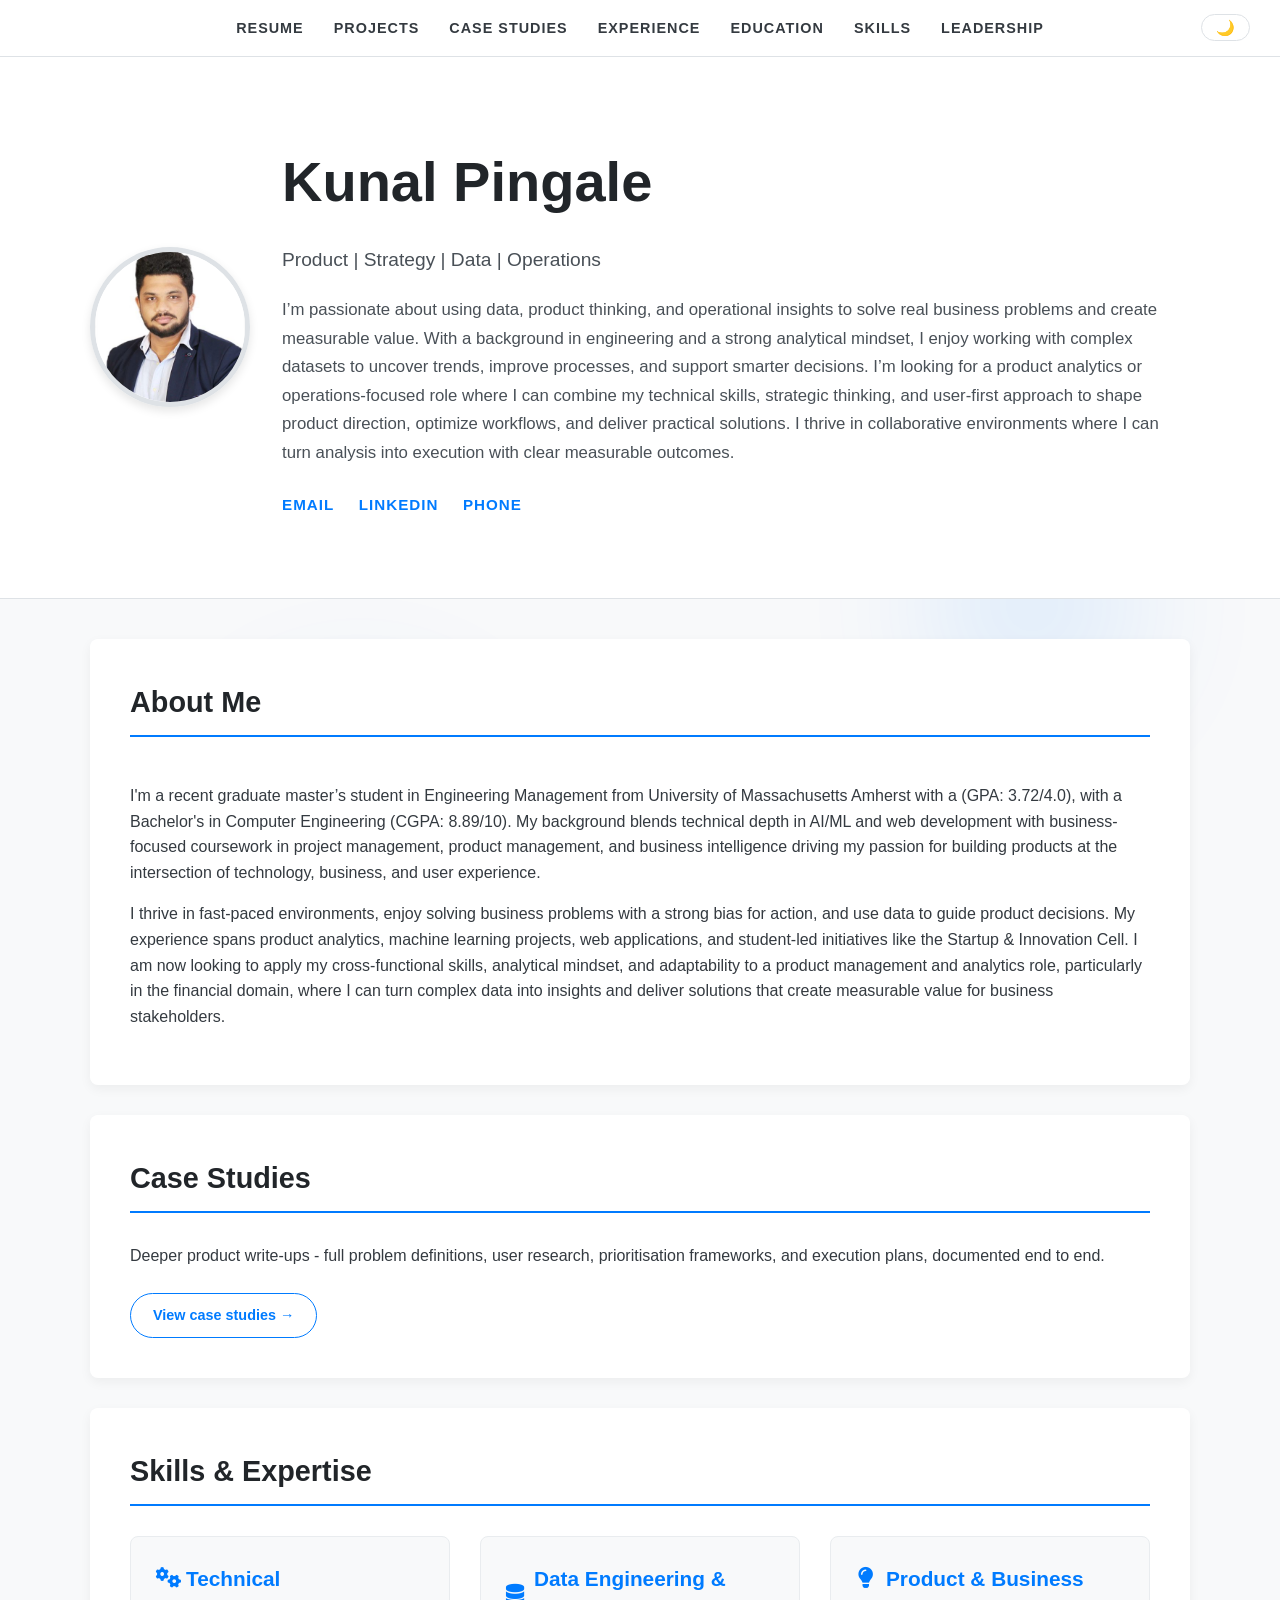
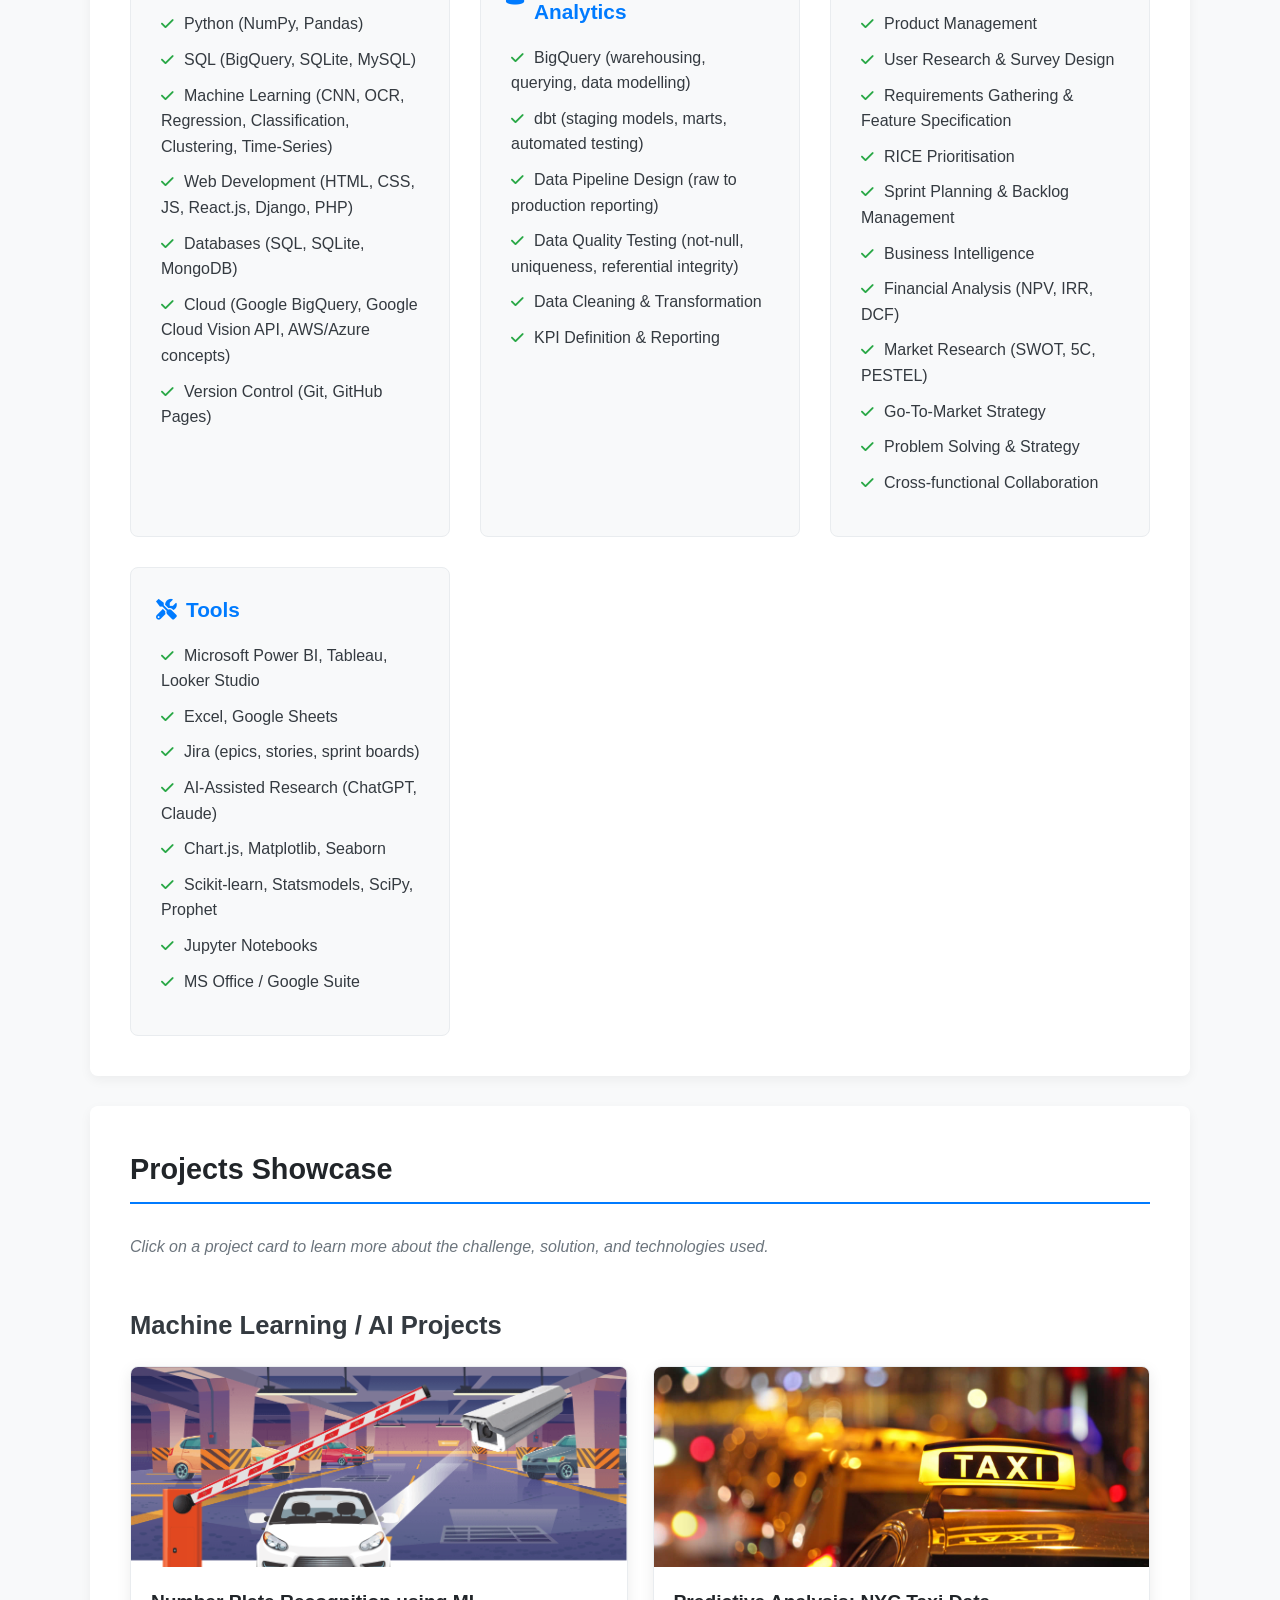
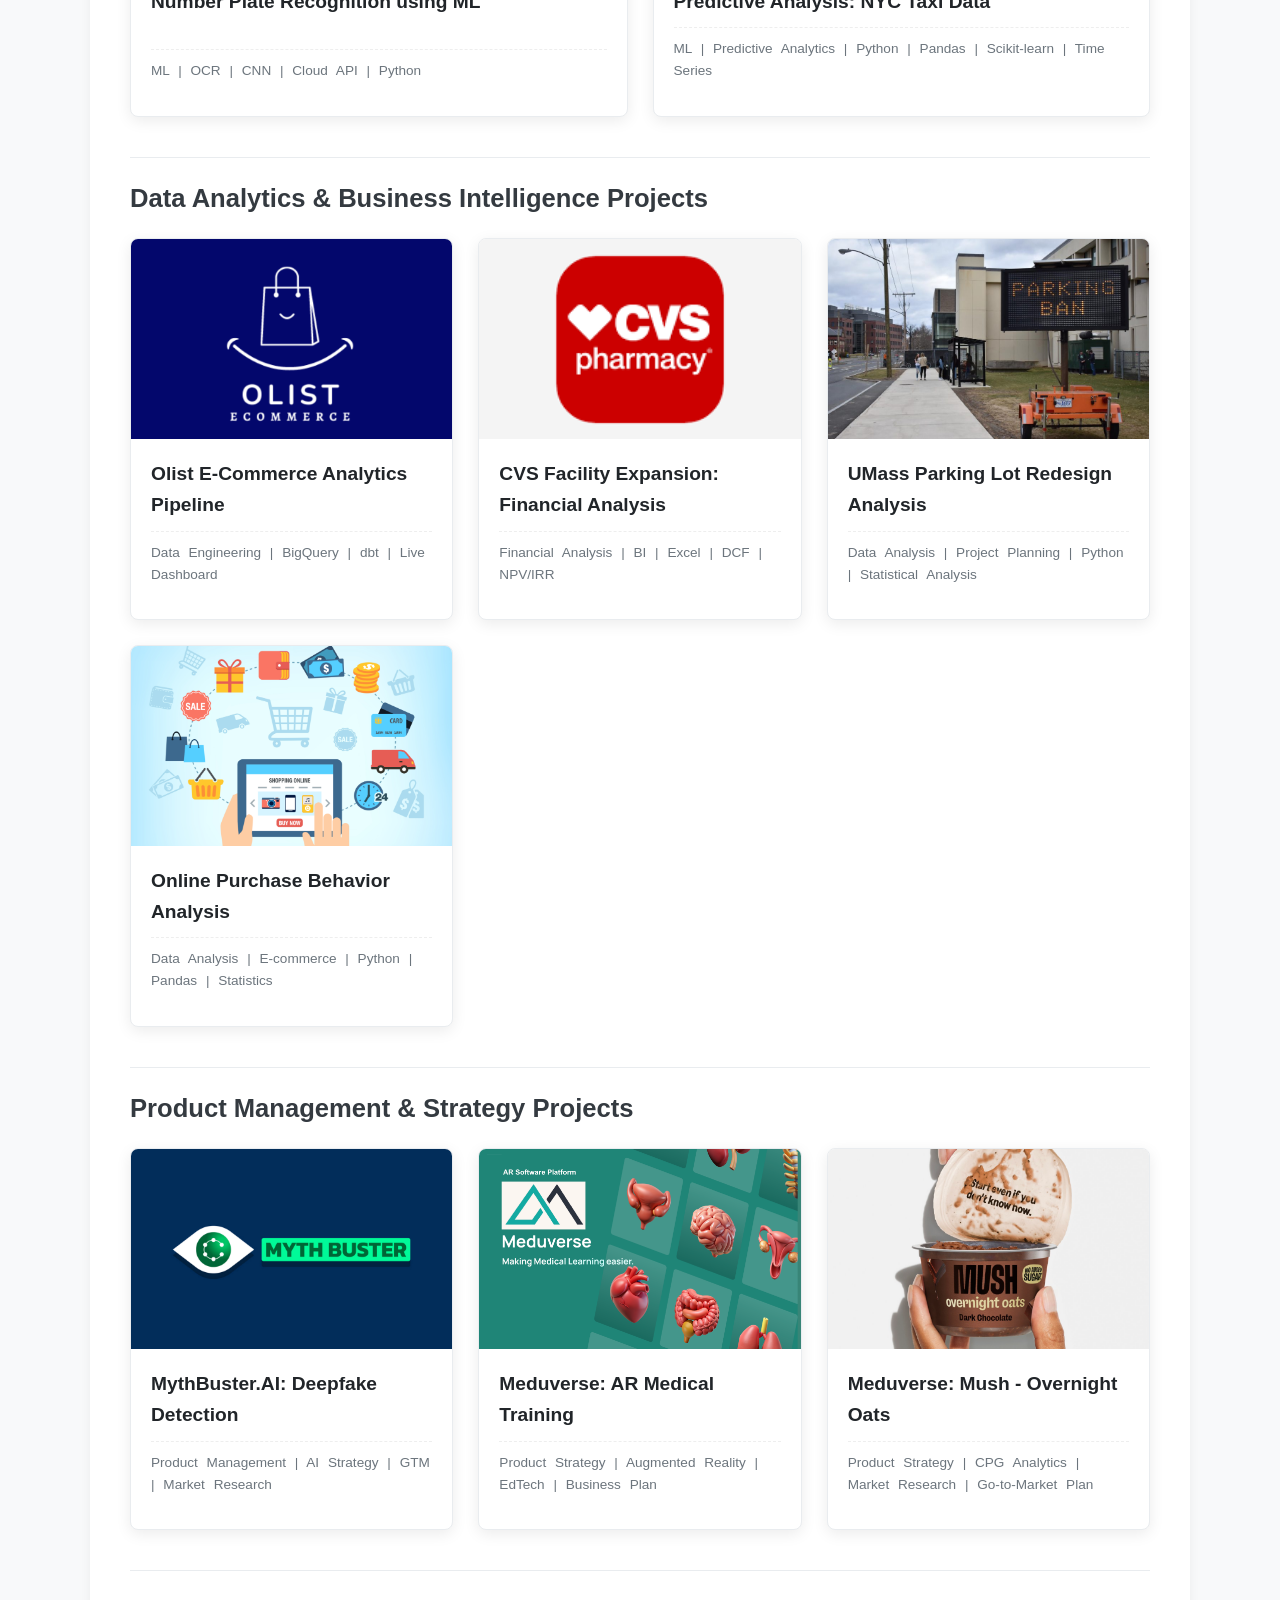
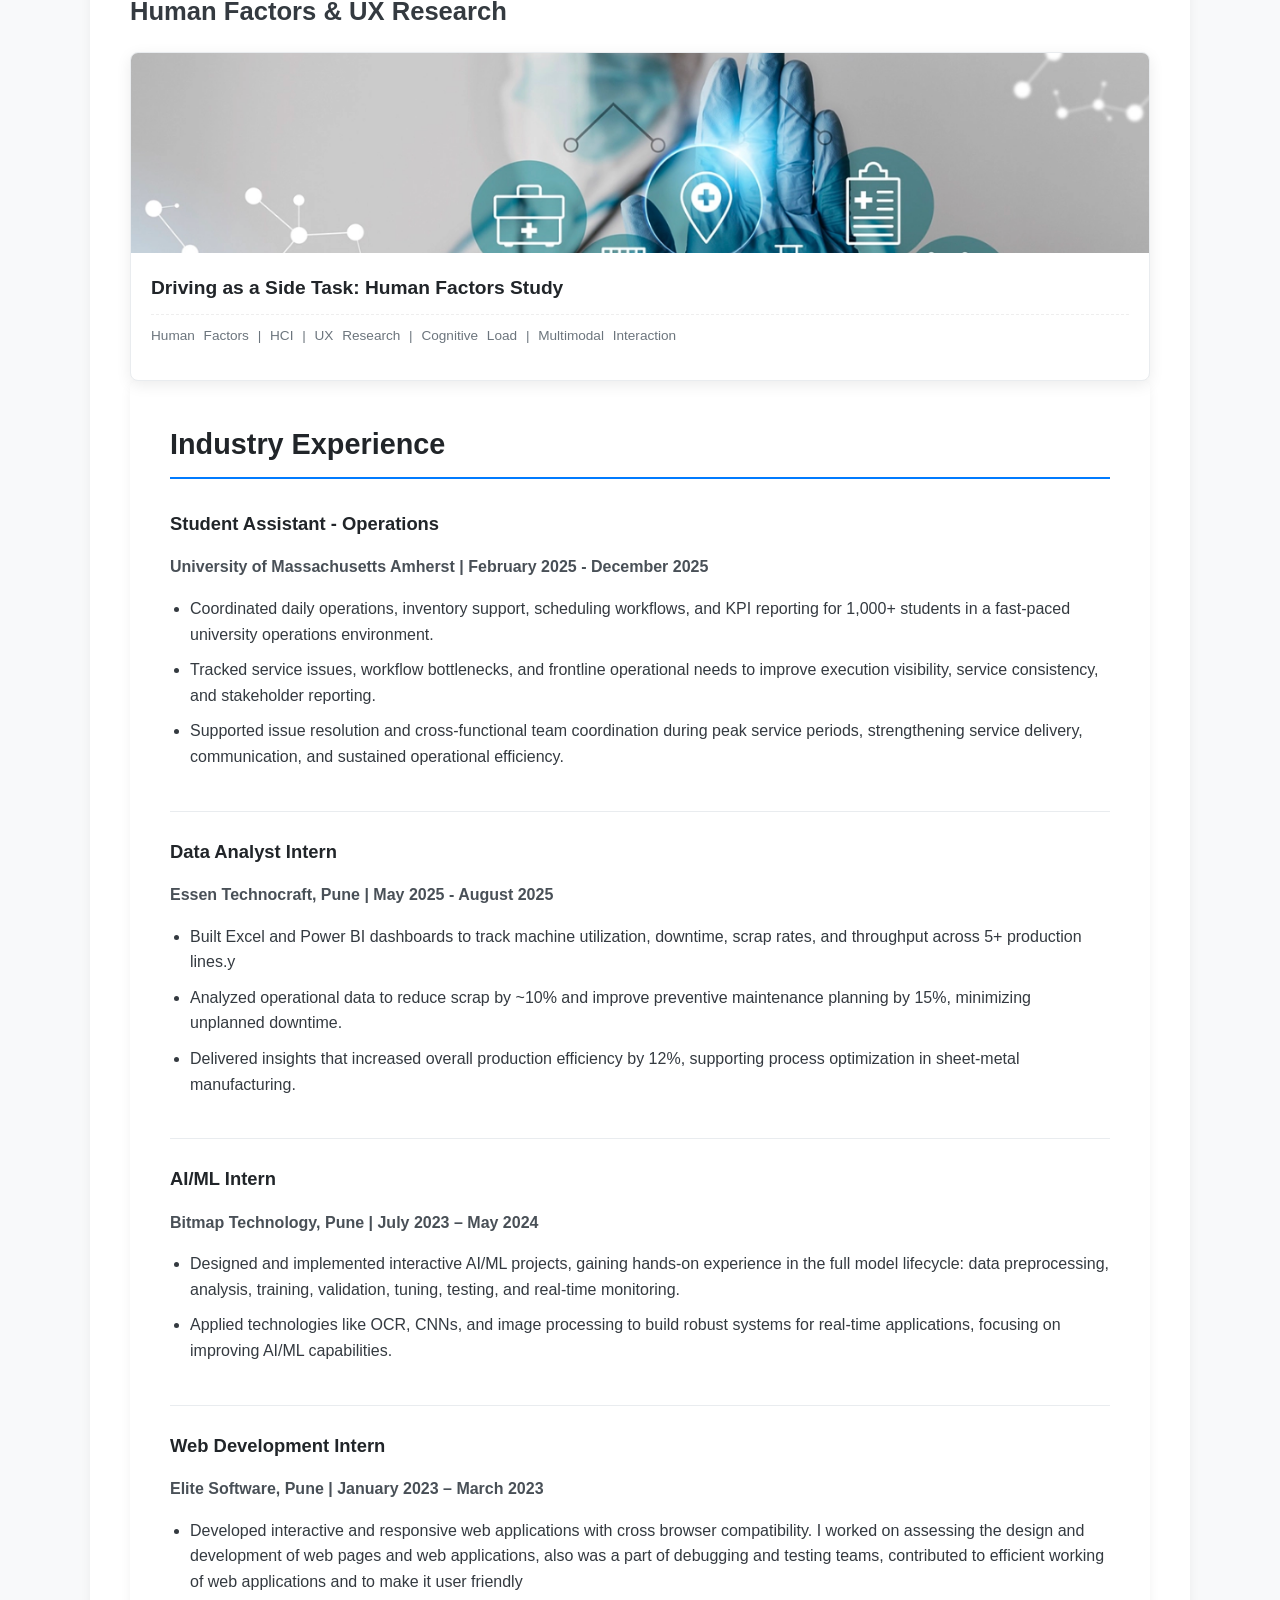
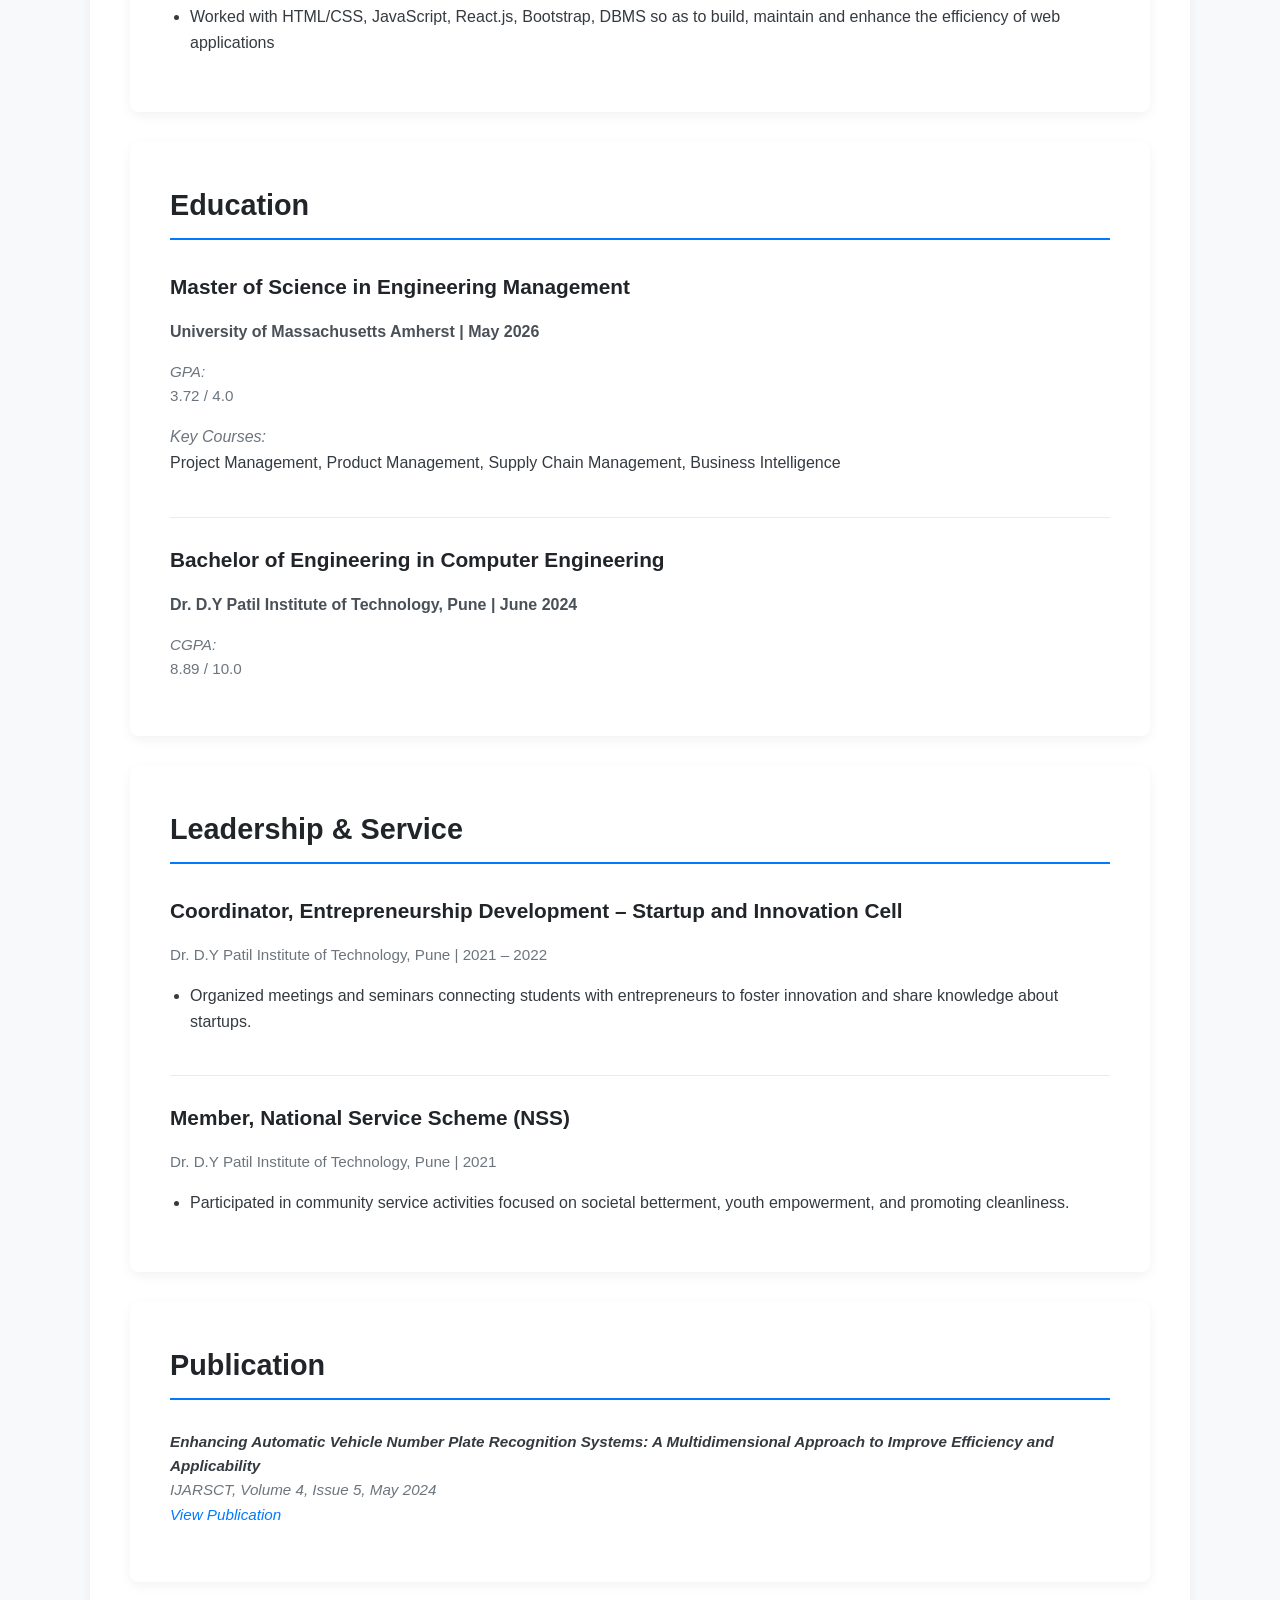
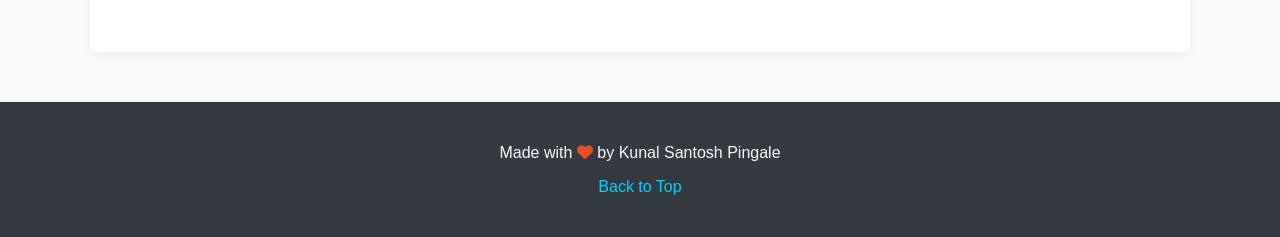
==== commit fceebd8a: "Update index.html" ====
--- a/index.html
+++ b/index.html
@@ -1,3 +1,4 @@
+
 <!DOCTYPE html>
 <html lang="en">
 <head>
@@ -13,7 +14,7 @@
     <ul>
         <li><a href="assets/pdfs/Kunal_Pingale_2026R.pdf" target="_blank" rel="noopener noreferrer">RESUME</a></li>
         <li><a href="#projects">PROJECTS</a></li>
-<li><a href="case-studies.html">CASE STUDIES</a></li>
+<li><a href="#case-studies-teaser">CASE STUDIES</a></li>
         <li><a href="#experience">EXPERIENCE</a></li>
         <li><a href="#education">EDUCATION</a></li>
         <li><a href="#skills">SKILLS</a></li>
@@ -54,7 +55,7 @@
         </section>
 <section id="case-studies-teaser" class="content-section">
     <h2>Case Studies</h2>
-    <p>Deeper product write-ups — full problem definitions, user research, prioritisation frameworks, and execution plans, documented end to end.</p>
+    <p>Deeper product write-ups - full problem definitions, user research, prioritisation frameworks, and execution plans, documented end to end.</p>
     <a href="case-studies.html" class="cs-teaser-cta">View case studies →</a>
 </section>
 
@@ -65,38 +66,53 @@
                     <h3><i class="fas fa-cogs"></i> Technical</h3>
                     <ul>
                         <li>Python (NumPy, Pandas)</li>
+                        <li>SQL (BigQuery, SQLite, MySQL)</li>
                         <li>Machine Learning (CNN, OCR, Regression, Classification, Clustering, Time-Series)</li>
                         <li>Web Development (HTML, CSS, JS, React.js, Django, PHP)</li>
                         <li>Databases (SQL, SQLite, MongoDB)</li>
-                        <li>Cloud (Google Cloud Vision API, AWS/Azure concepts)</li>
-                        <li>AR/VR Concepts</li>
+                        <li>Cloud (Google BigQuery, Google Cloud Vision API, AWS/Azure concepts)</li>
+                        <li>Version Control (Git, GitHub Pages)</li>
+                    </ul>
+                </div>
+                <div class="skill-category">
+                    <h3><i class="fas fa-database"></i> Data Engineering & Analytics</h3>
+                    <ul>
+                        <li>BigQuery (warehousing, querying, data modelling)</li>
+                        <li>dbt (staging models, marts, automated testing)</li>
+                        <li>Data Pipeline Design (raw to production reporting)</li>
+                        <li>Data Quality Testing (not-null, uniqueness, referential integrity)</li>
+                        <li>Data Cleaning & Transformation</li>
+                        <li>KPI Definition & Reporting</li>
                     </ul>
                 </div>
                 <div class="skill-category">
                     <h3><i class="fas fa-lightbulb"></i> Product & Business</h3>
                     <ul>
-                        <li>Product Management (Academic, Conceptual)</li>
-                        <li>Project Management (Academic, Conceptual)</li>
-                        <li>Data Analysis & Visualization</li>
-                        <li>Business Intelligence (Academic)</li>
+                        <li>Product Management</li>
+                        <li>User Research & Survey Design</li>
+                        <li>Requirements Gathering & Feature Specification</li>
+                        <li>RICE Prioritisation</li>
+                        <li>Sprint Planning & Backlog Management</li>
+                        <li>Business Intelligence</li>
                         <li>Financial Analysis (NPV, IRR, DCF)</li>
                         <li>Market Research (SWOT, 5C, PESTEL)</li>
                         <li>Go-To-Market Strategy</li>
-                        <li>Supply Chain Management (Academic)</li>
                         <li>Problem Solving & Strategy</li>
                         <li>Cross-functional Collaboration</li>
-                     </ul>
+                    </ul>
                 </div>
                 <div class="skill-category">
                     <h3><i class="fas fa-tools"></i> Tools</h3>
                     <ul>
-                        <li>Microsoft Power BI, Excel</li>
-                        <li>Data Visualization (Matplotlib, Seaborn)</li>
+                        <li>Microsoft Power BI, Tableau, Looker Studio</li>
+                        <li>Excel, Google Sheets</li>
+                        <li>Jira (epics, stories, sprint boards)</li>
+                        <li>AI-Assisted Research (ChatGPT, Claude)</li>
+                        <li>Chart.js, Matplotlib, Seaborn</li>
                         <li>Scikit-learn, Statsmodels, SciPy, Prophet</li>
-                        <li>Version Control (Git), Jupyter Notebooks</li>
-                        <li>MS Office / Google Suite (PPTs)</li>
-                        <li>SQL Clients</li>
-                     </ul>
+                        <li>Jupyter Notebooks</li>
+                        <li>MS Office / Google Suite</li>
+                    </ul>
                 </div>
             </div>
         </section>
--- a/styles.css
+++ b/styles.css
@@ -1,5 +1,4 @@
 /* ============================================
-
 
 THEME VARIABLES
    ============================================ */
@@ -774,4 +773,60 @@
     .cs-hero h1 { font-size: 2rem; }
     .cs-table { font-size: 0.82rem; }
     .cs-table th, .cs-table td { padding: 8px 7px; }
-}+}
+.cs-pdf-btn {
+    display: inline-block;
+    padding: 10px 20px;
+    background-color: var(--accent);
+    color: #fff;
+    border-radius: 24px;
+    font-weight: 600;
+    font-size: 0.9rem;
+    margin-bottom: 10px;
+    transition: opacity 0.25s ease;
+}
+
+.cs-pdf-btn:hover {
+    opacity: 0.85;
+    color: #fff;
+}
+
+
+
+
+
+
+/* Nav layout with theme toggle pinned right */
+.main-nav {
+    position: sticky;
+    top: 0;
+    z-index: 900;
+    padding: 15px 30px;
+}
+
+.main-nav ul {
+    display: flex;
+    align-items: center;
+    justify-content: center;
+    position: relative;
+    width: 100%;
+    margin: 0;
+    padding: 0;
+    list-style: none;
+}
+
+.main-nav ul li:last-child {
+    position: absolute;
+    right: 0;
+    margin: 0;
+}
+
+@media (max-width: 700px) {
+    .main-nav ul {
+        flex-wrap: wrap;
+        gap: 8px;
+    }
+    .main-nav ul li:last-child {
+        position: static;
+    }
+}
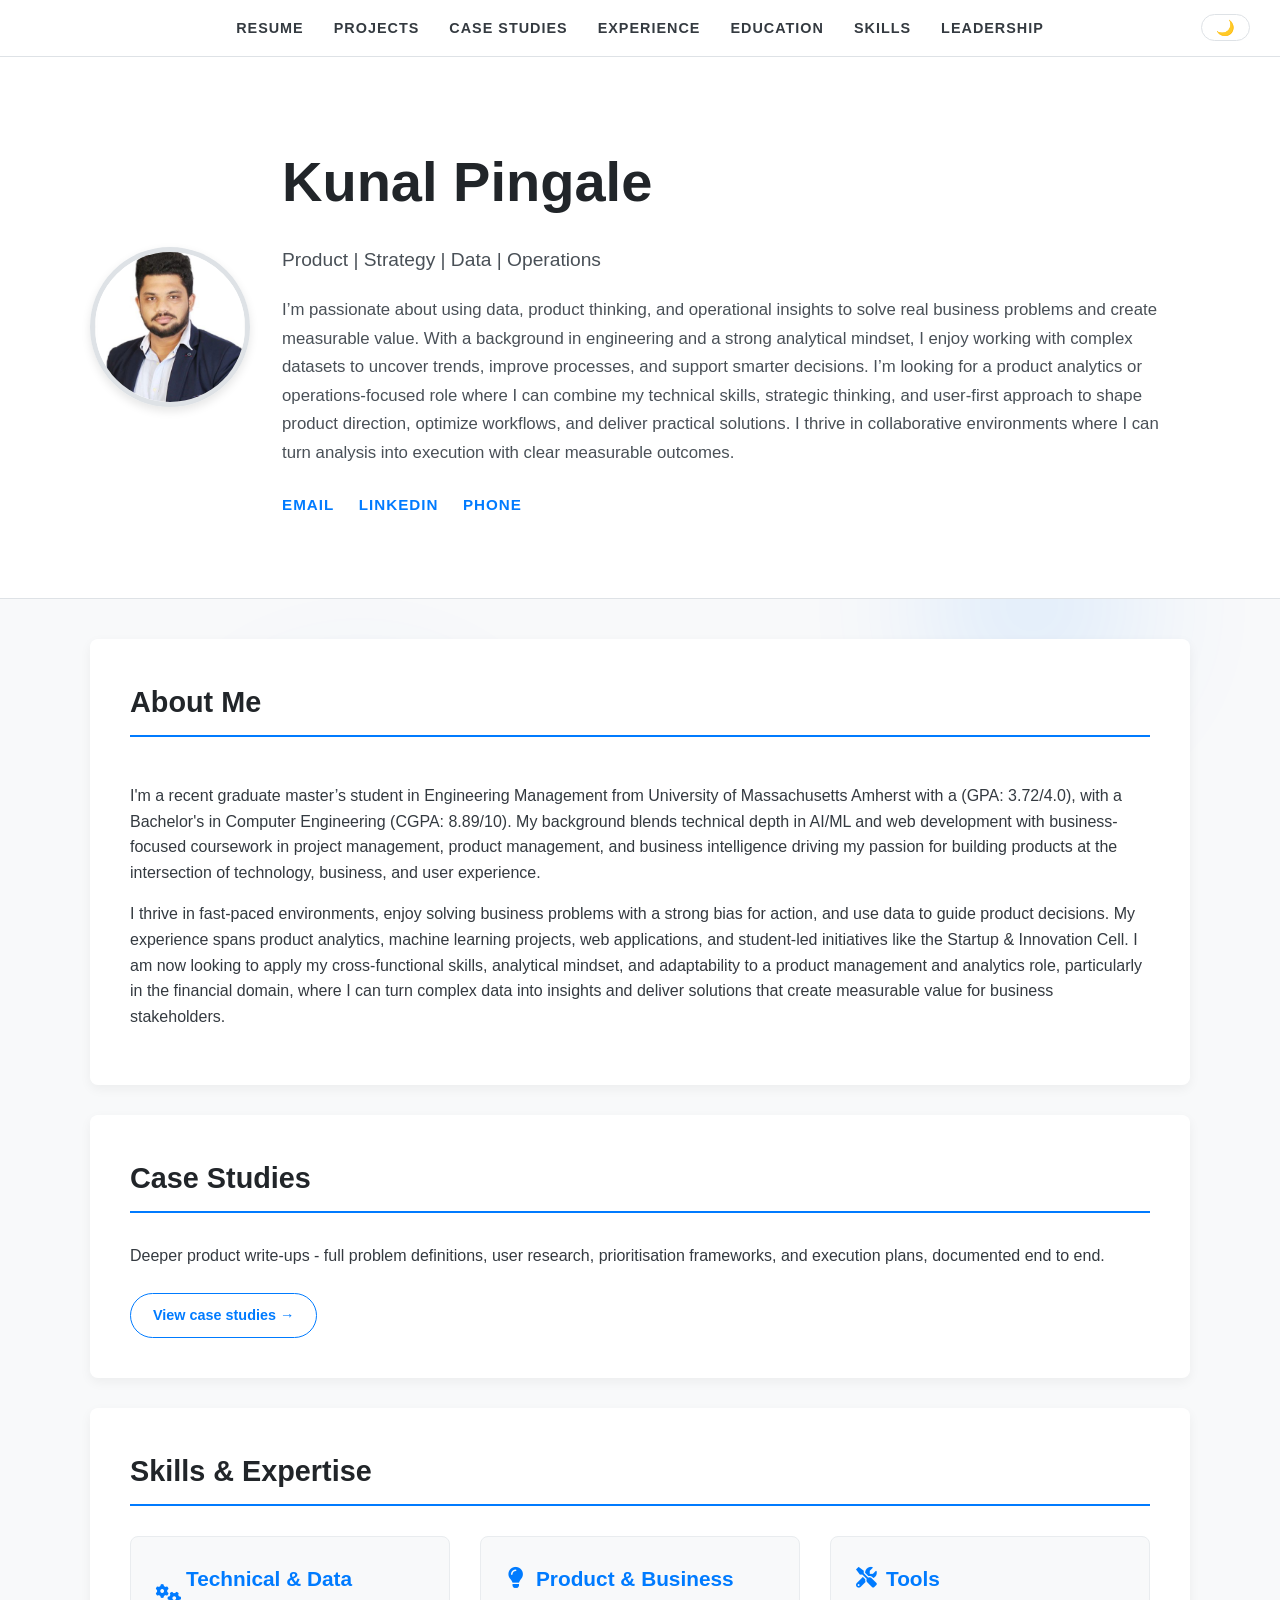
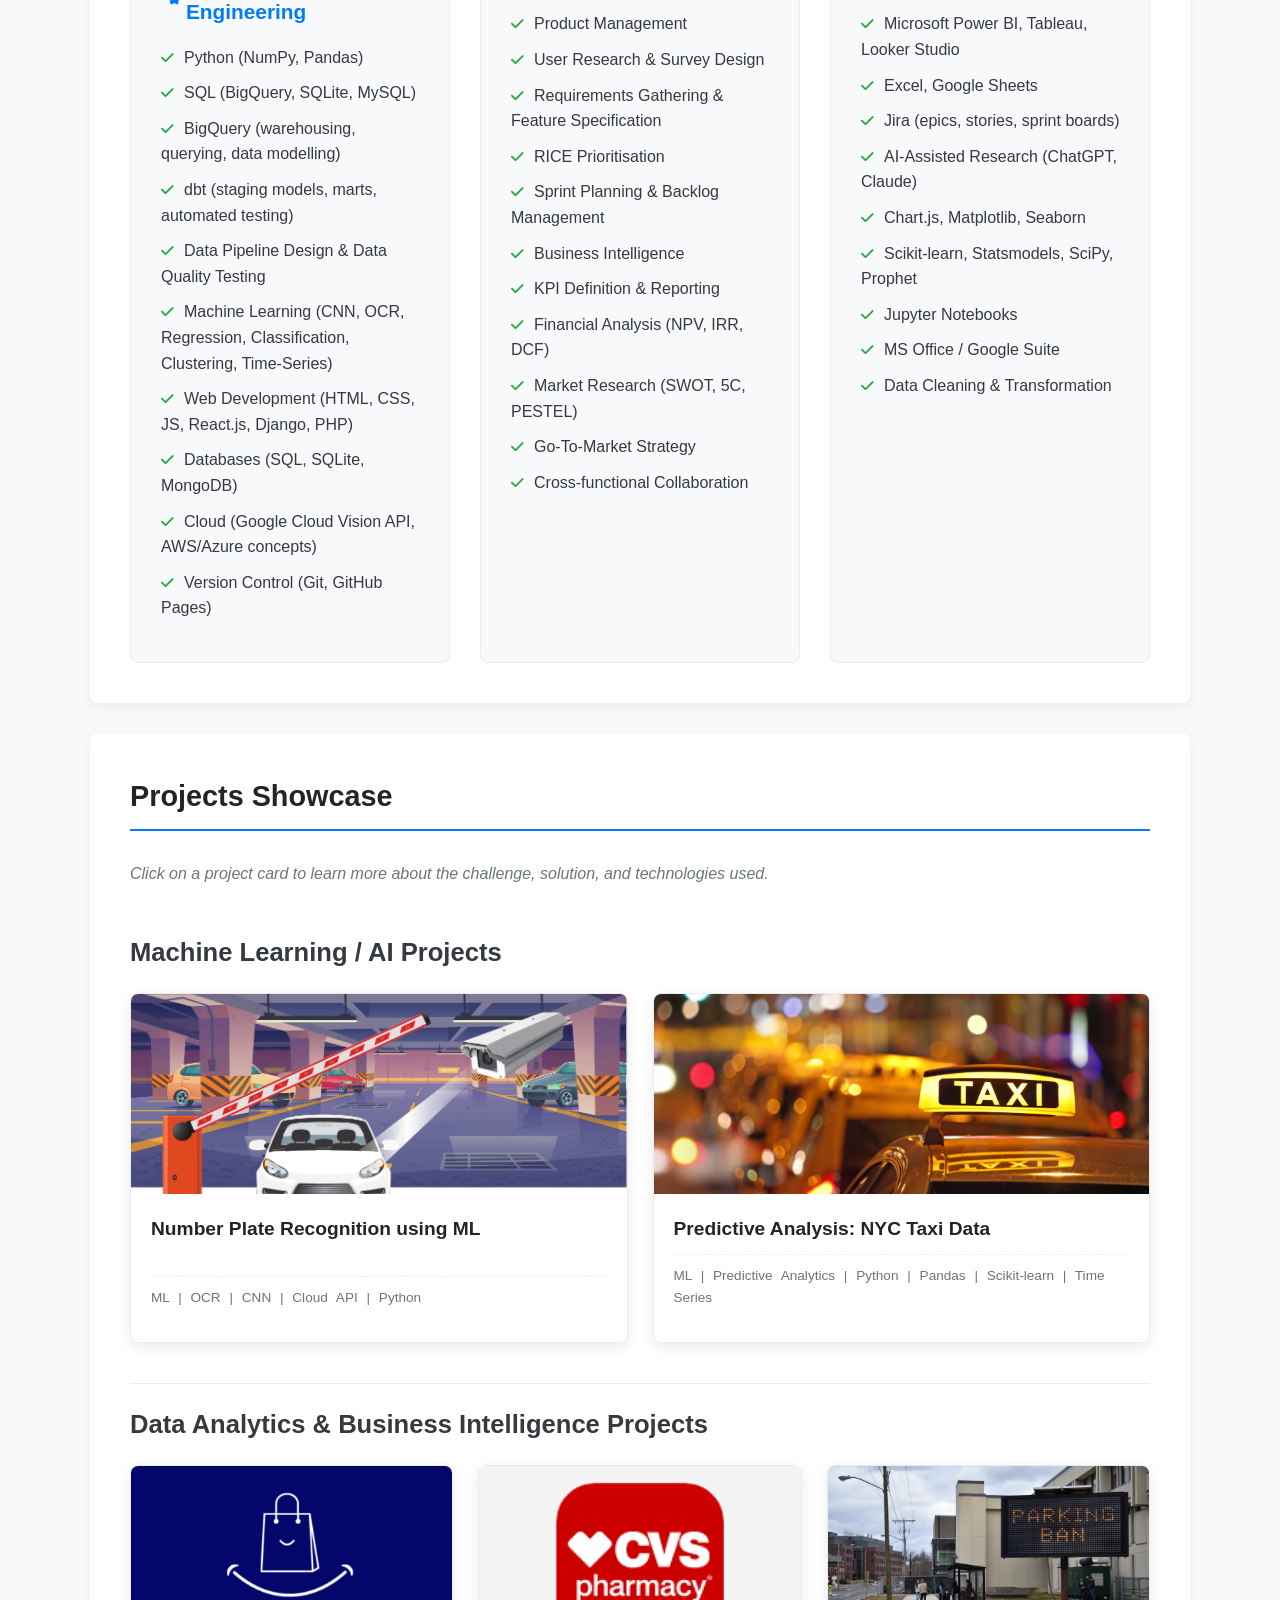
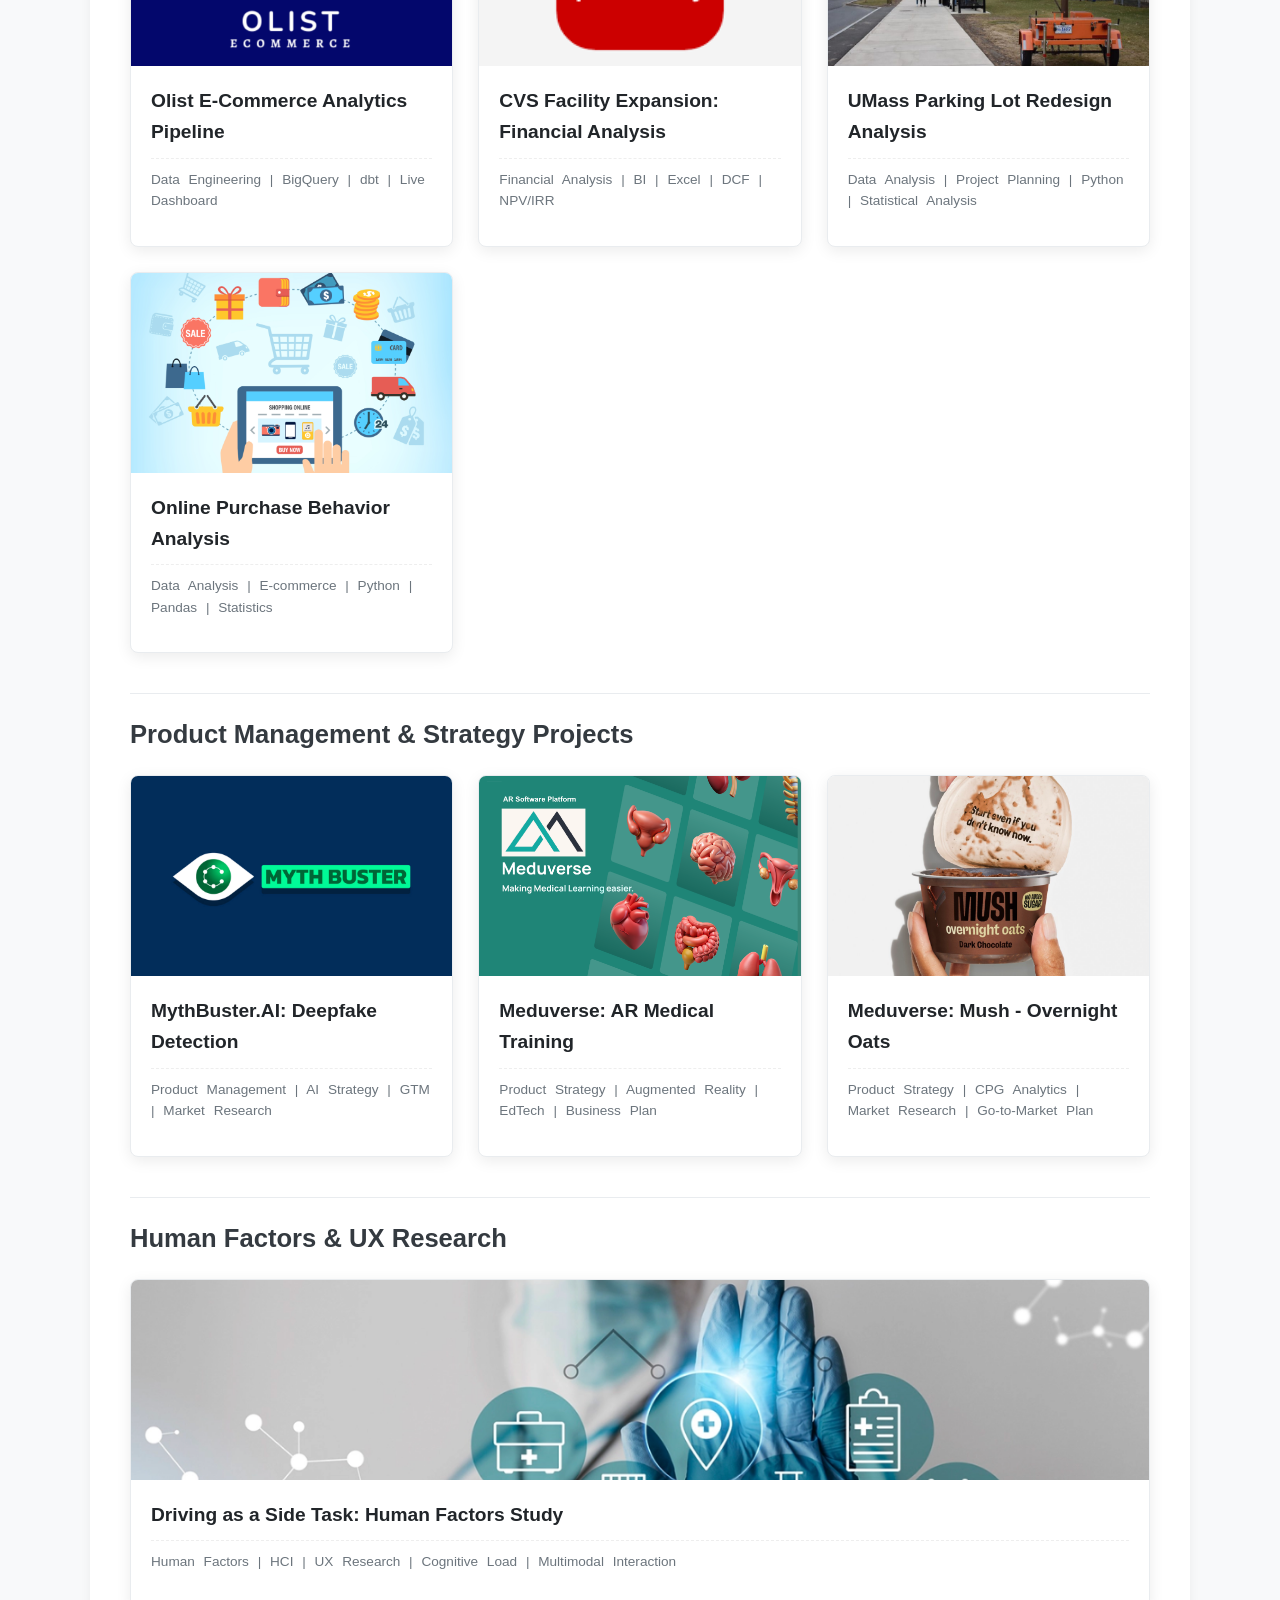
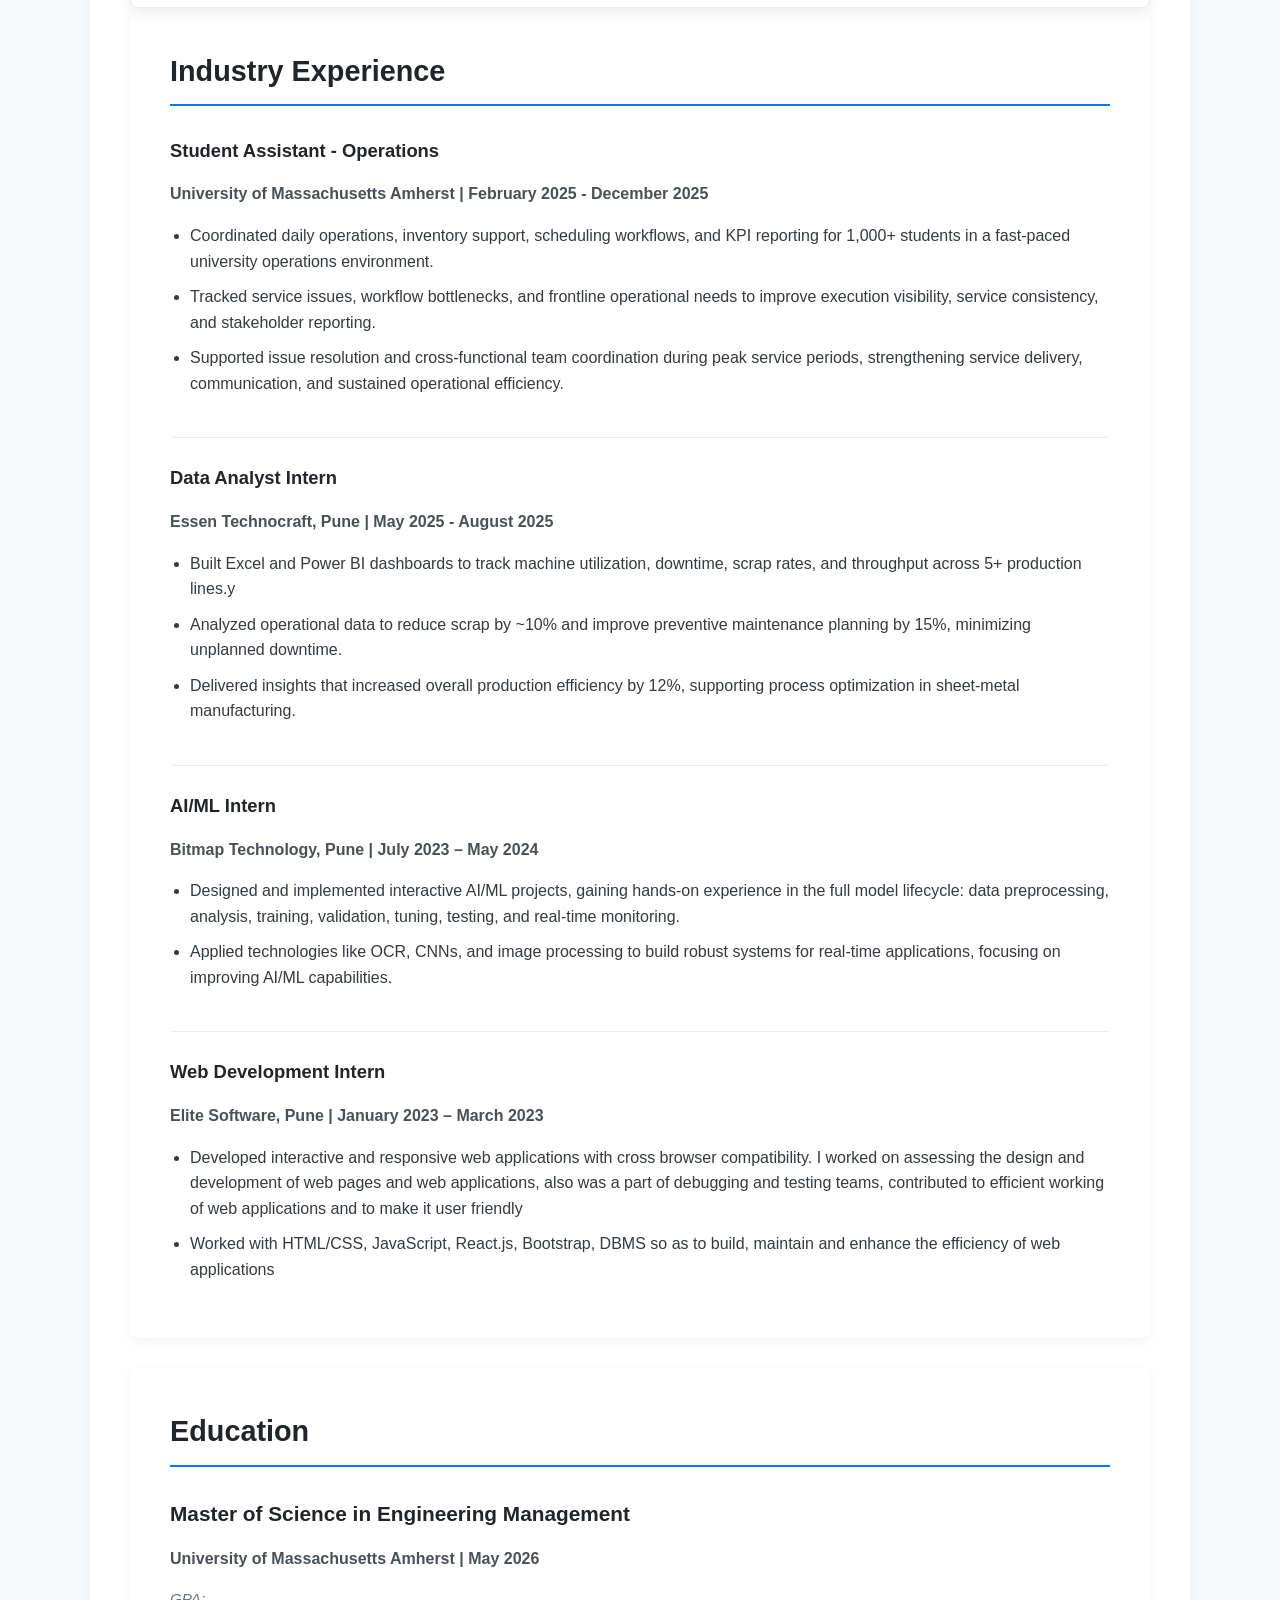
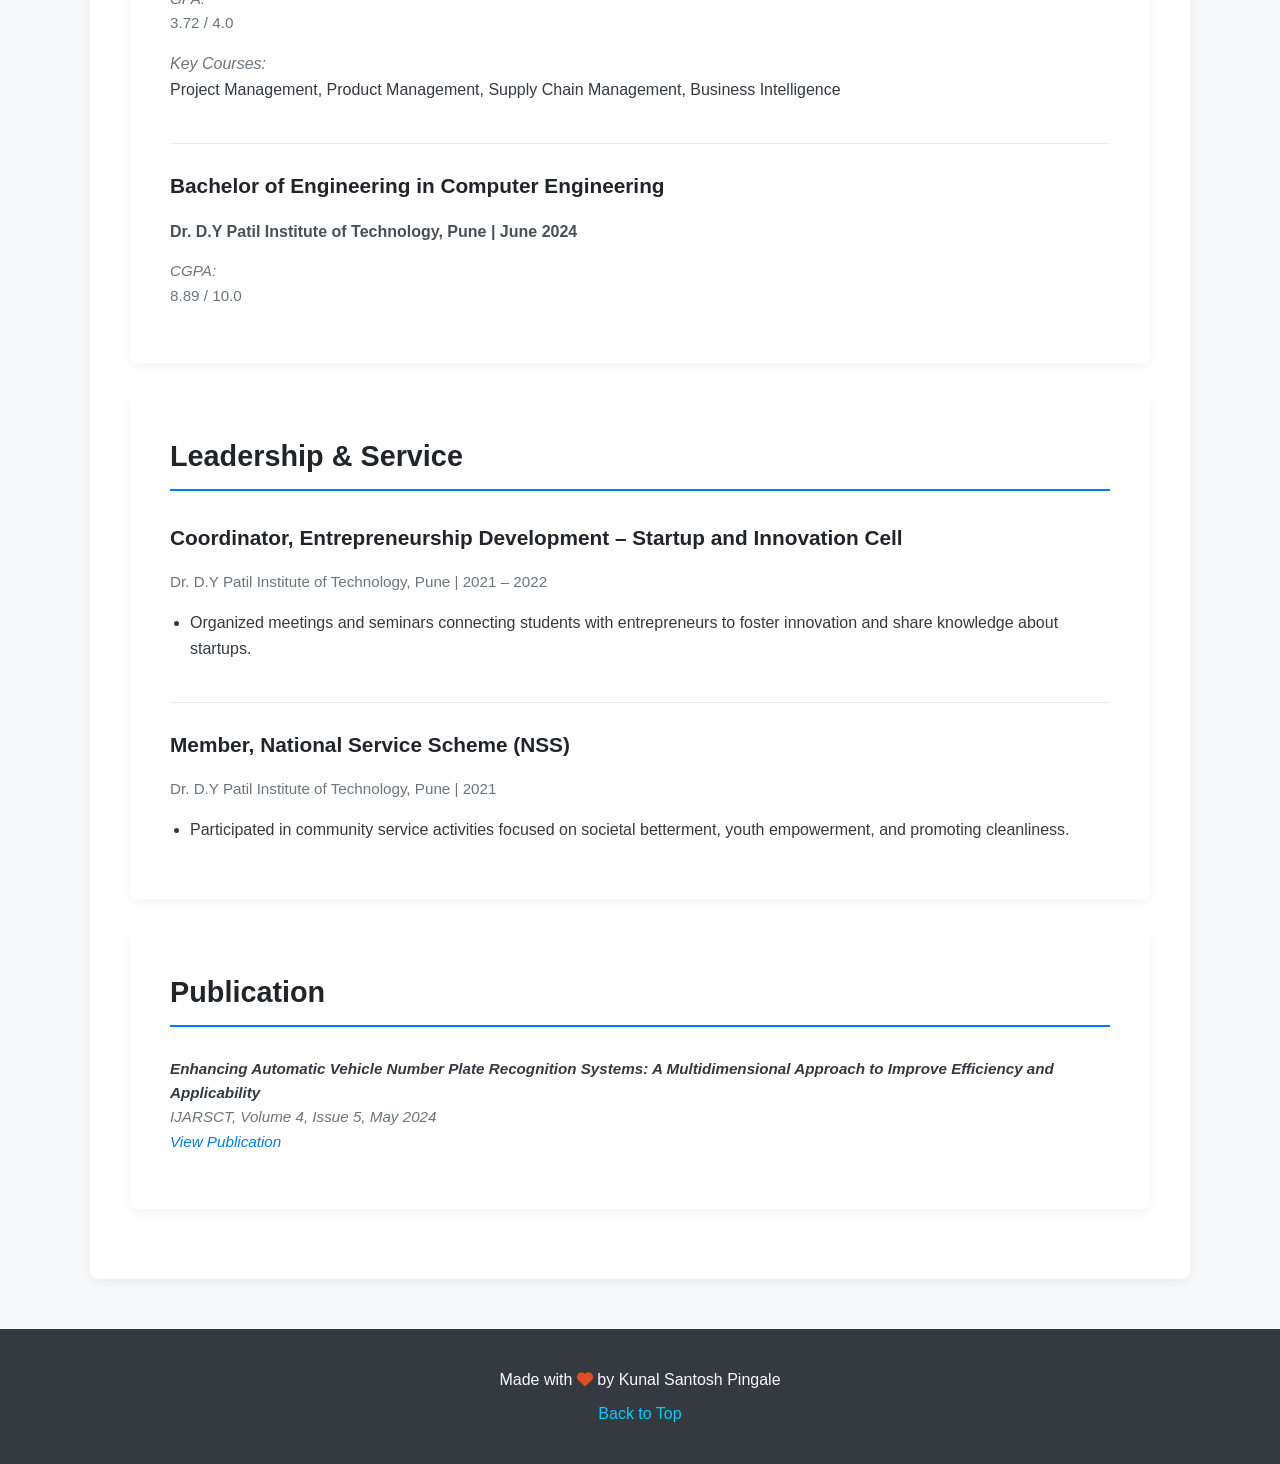
==== commit 01534bbc: "Update index.html" ====
--- a/index.html
+++ b/index.html
@@ -63,26 +63,18 @@
             <h2>Skills & Expertise</h2>
             <div class="skills-grid">
                 <div class="skill-category">
-                    <h3><i class="fas fa-cogs"></i> Technical</h3>
+                    <h3><i class="fas fa-cogs"></i> Technical & Data Engineering</h3>
                     <ul>
                         <li>Python (NumPy, Pandas)</li>
                         <li>SQL (BigQuery, SQLite, MySQL)</li>
+                        <li>BigQuery (warehousing, querying, data modelling)</li>
+                        <li>dbt (staging models, marts, automated testing)</li>
+                        <li>Data Pipeline Design & Data Quality Testing</li>
                         <li>Machine Learning (CNN, OCR, Regression, Classification, Clustering, Time-Series)</li>
                         <li>Web Development (HTML, CSS, JS, React.js, Django, PHP)</li>
                         <li>Databases (SQL, SQLite, MongoDB)</li>
-                        <li>Cloud (Google BigQuery, Google Cloud Vision API, AWS/Azure concepts)</li>
+                        <li>Cloud (Google Cloud Vision API, AWS/Azure concepts)</li>
                         <li>Version Control (Git, GitHub Pages)</li>
-                    </ul>
-                </div>
-                <div class="skill-category">
-                    <h3><i class="fas fa-database"></i> Data Engineering & Analytics</h3>
-                    <ul>
-                        <li>BigQuery (warehousing, querying, data modelling)</li>
-                        <li>dbt (staging models, marts, automated testing)</li>
-                        <li>Data Pipeline Design (raw to production reporting)</li>
-                        <li>Data Quality Testing (not-null, uniqueness, referential integrity)</li>
-                        <li>Data Cleaning & Transformation</li>
-                        <li>KPI Definition & Reporting</li>
                     </ul>
                 </div>
                 <div class="skill-category">
@@ -94,10 +86,10 @@
                         <li>RICE Prioritisation</li>
                         <li>Sprint Planning & Backlog Management</li>
                         <li>Business Intelligence</li>
+                        <li>KPI Definition & Reporting</li>
                         <li>Financial Analysis (NPV, IRR, DCF)</li>
                         <li>Market Research (SWOT, 5C, PESTEL)</li>
                         <li>Go-To-Market Strategy</li>
-                        <li>Problem Solving & Strategy</li>
                         <li>Cross-functional Collaboration</li>
                     </ul>
                 </div>
@@ -112,6 +104,7 @@
                         <li>Scikit-learn, Statsmodels, SciPy, Prophet</li>
                         <li>Jupyter Notebooks</li>
                         <li>MS Office / Google Suite</li>
+                        <li>Data Cleaning & Transformation</li>
                     </ul>
                 </div>
             </div>
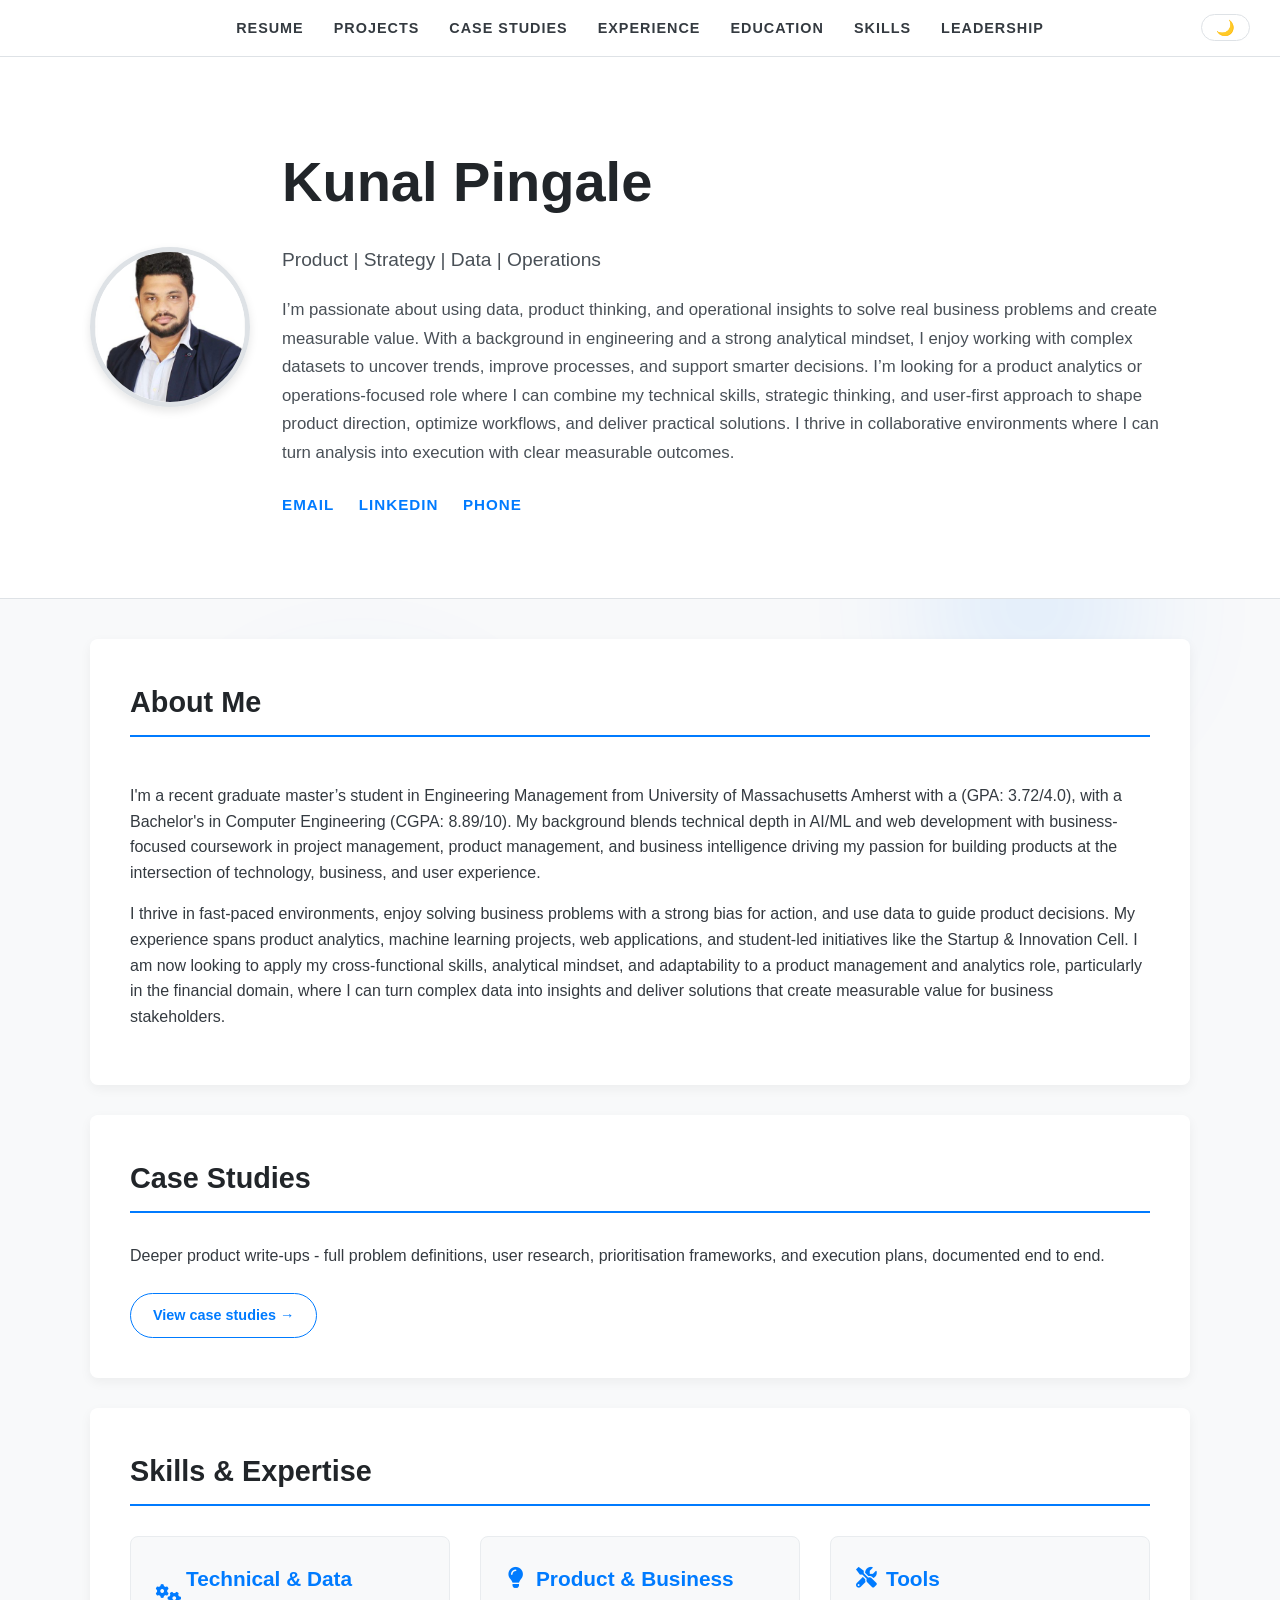
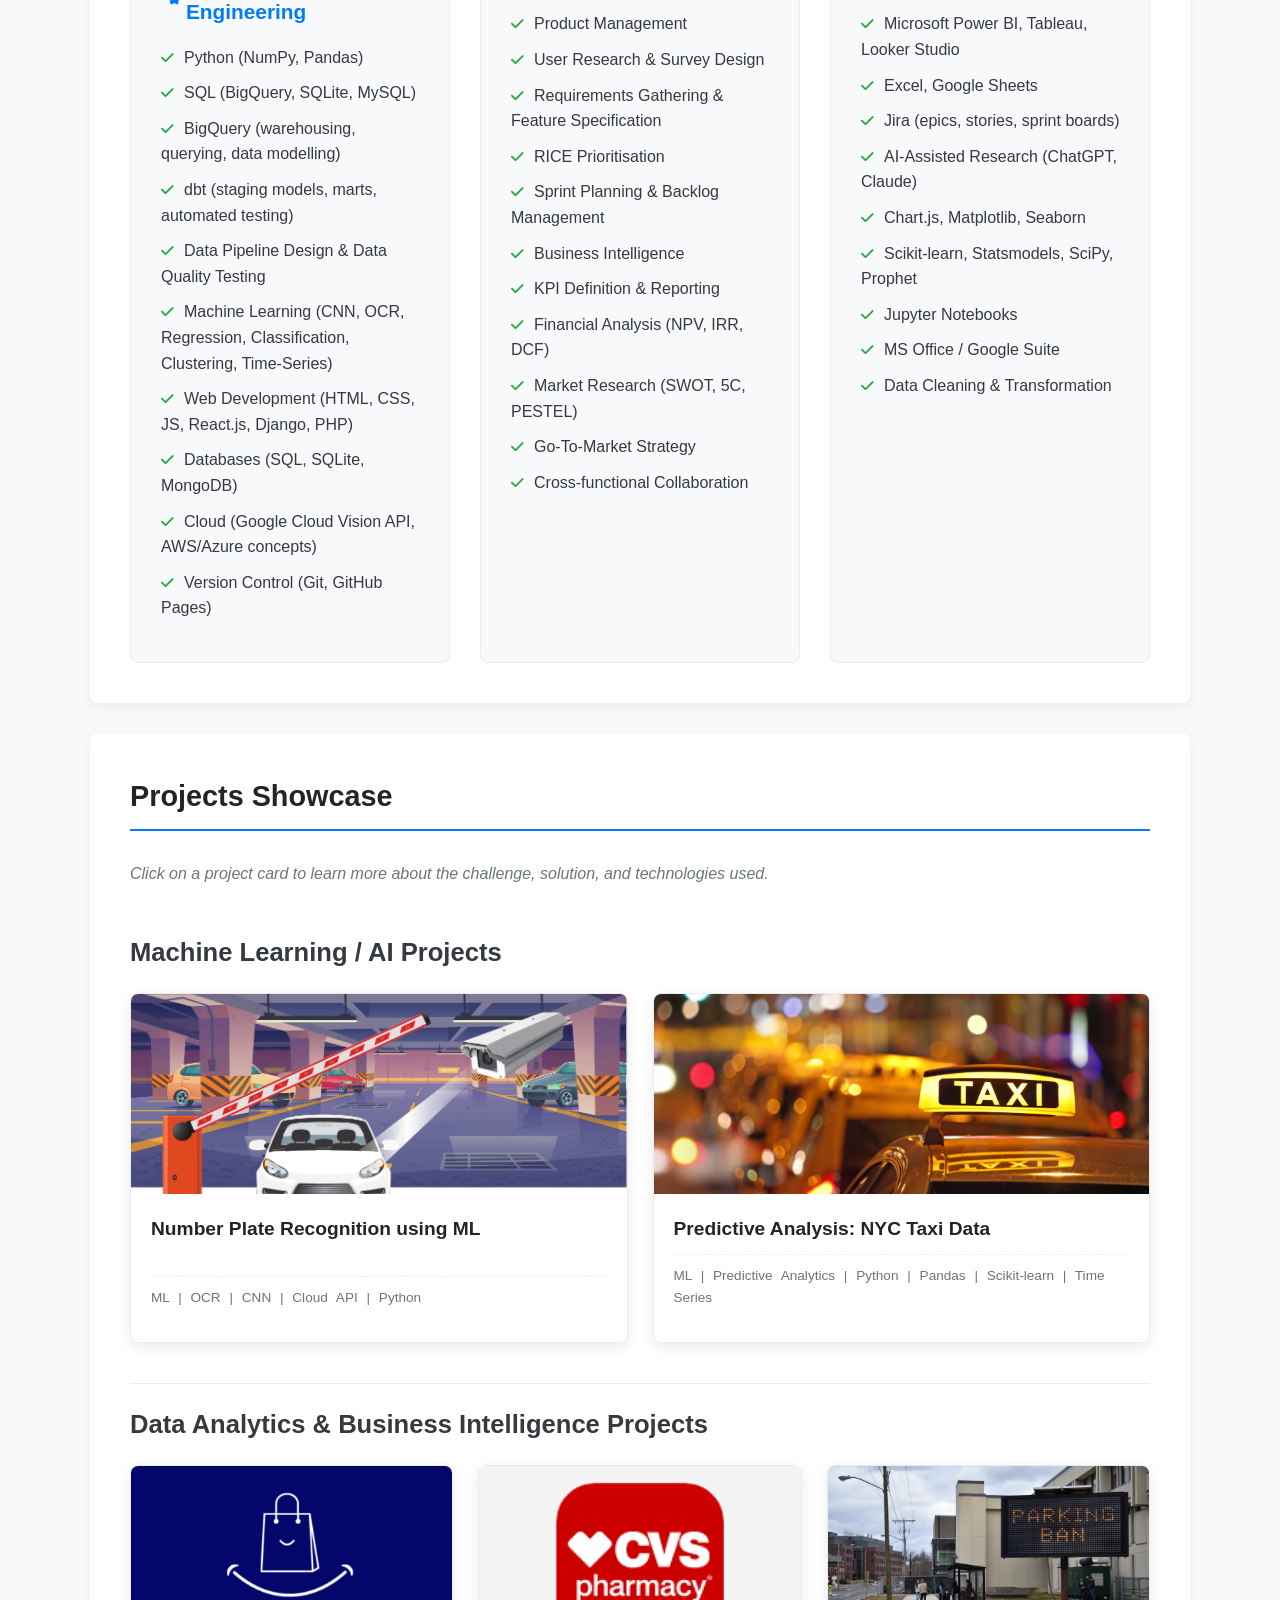
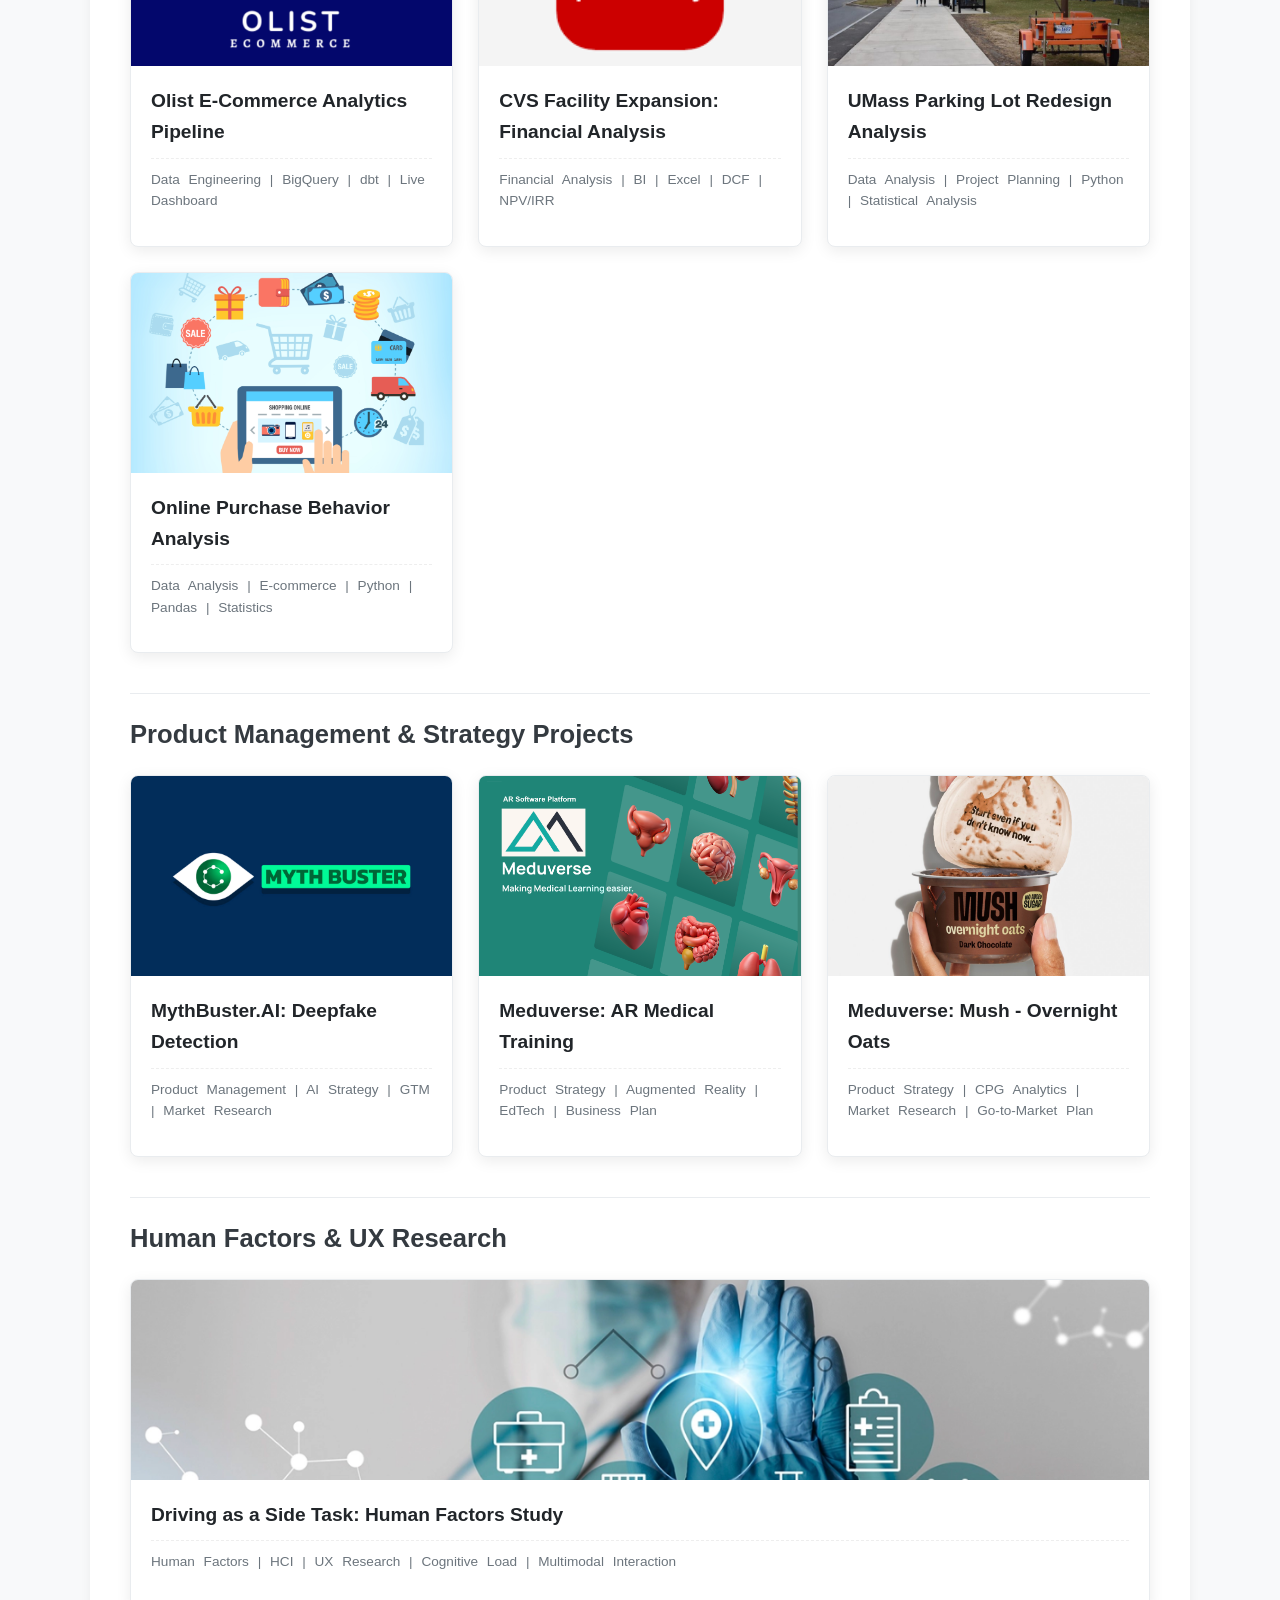
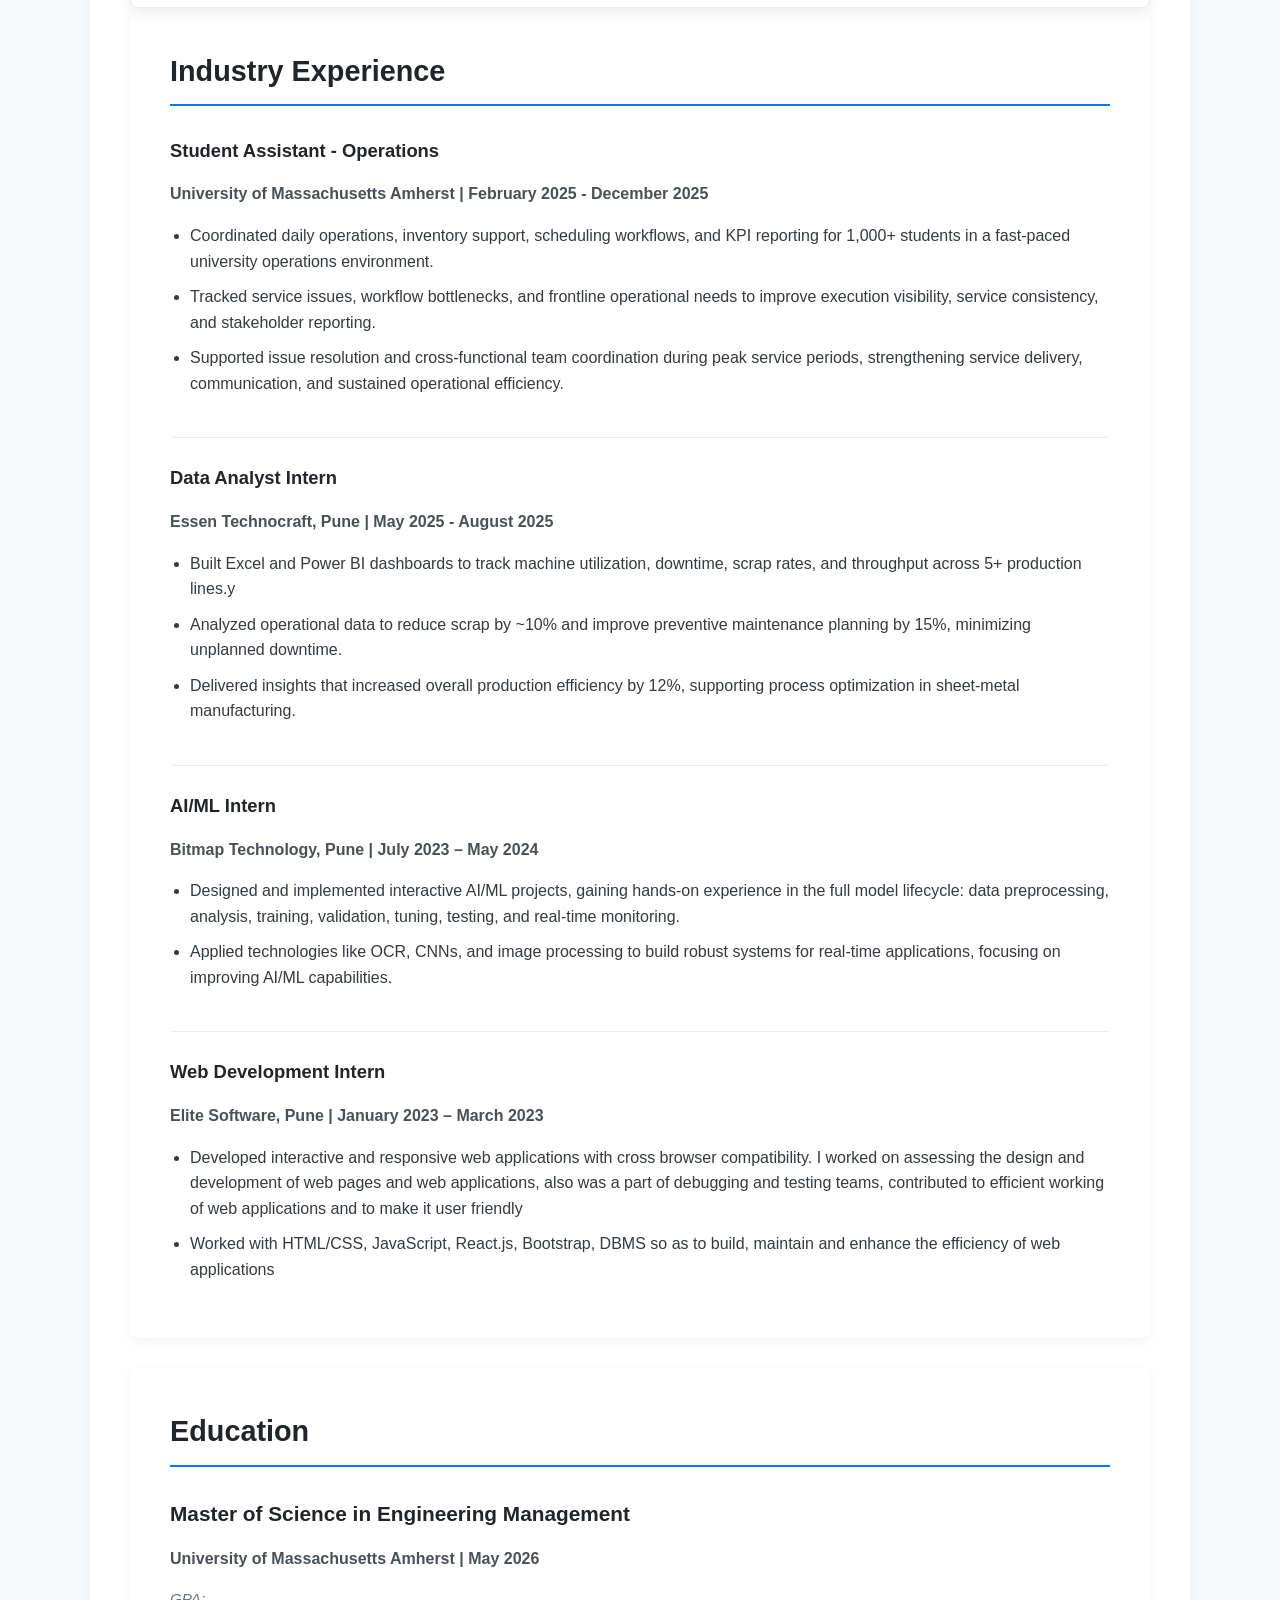
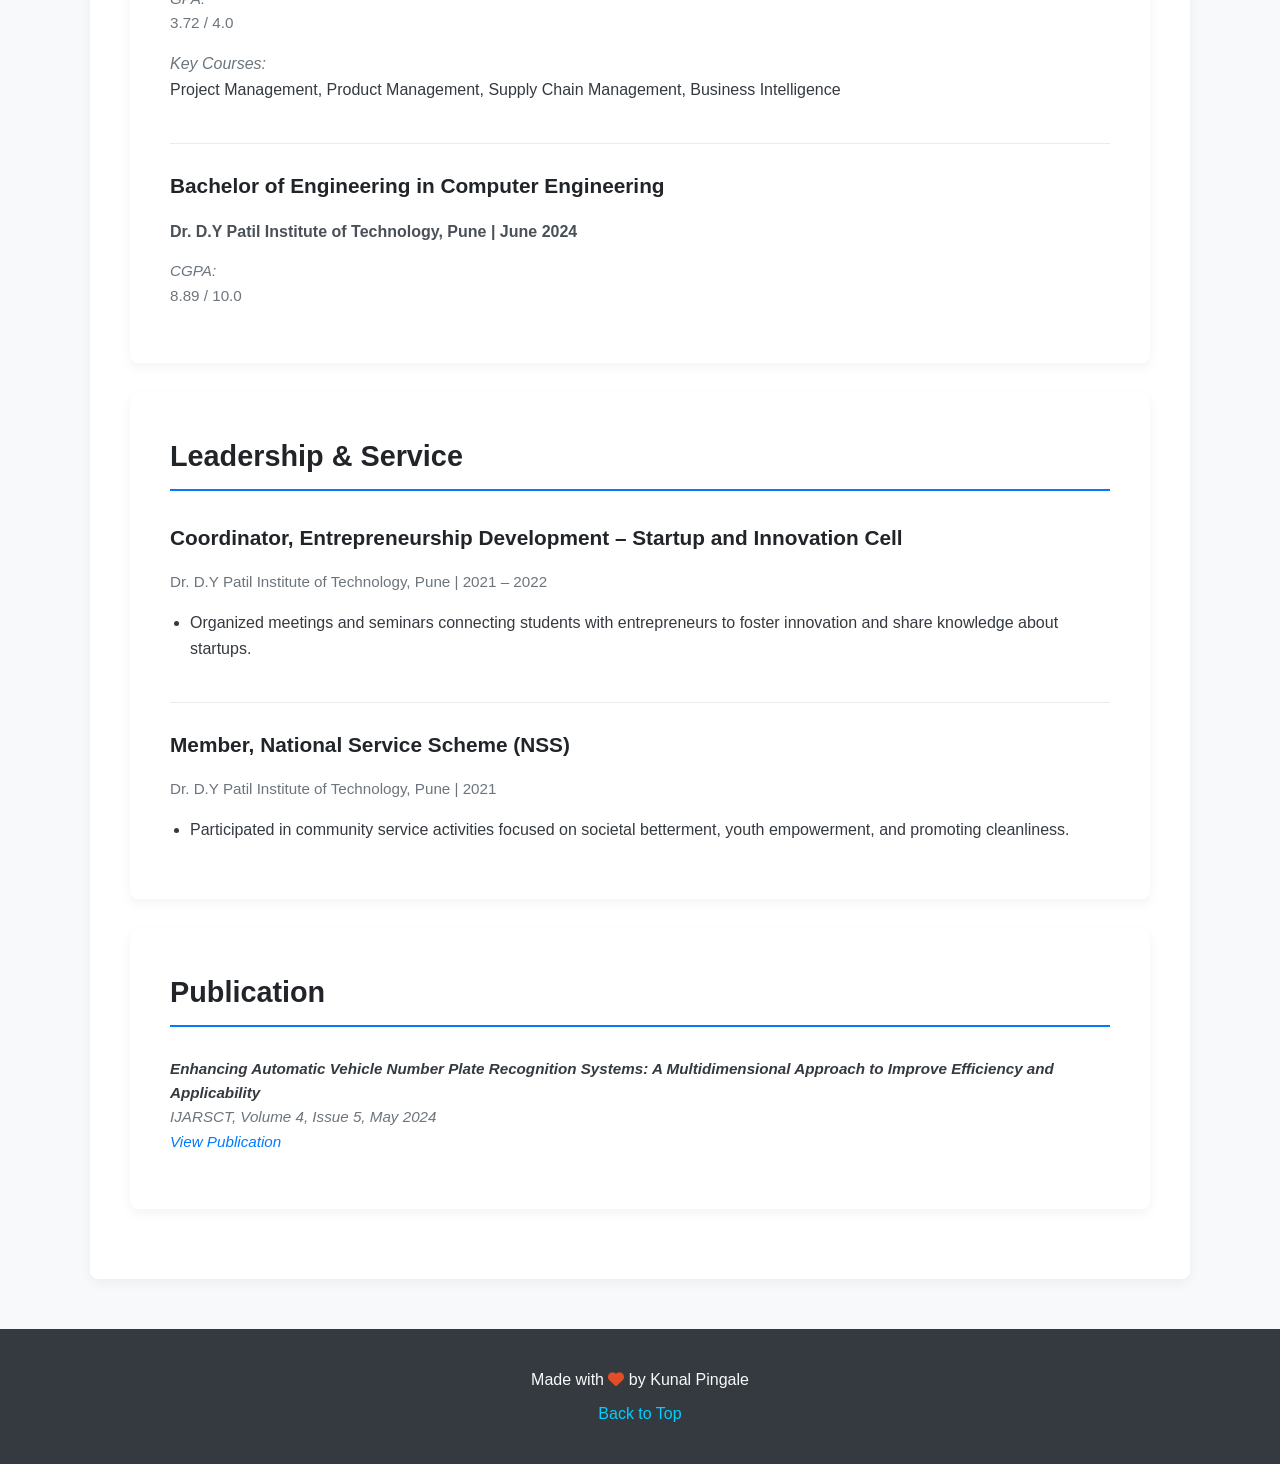
==== commit a1c0dd4a: "Update index.html" ====
--- a/index.html
+++ b/index.html
@@ -637,7 +637,7 @@
     </main>
 
     <footer>
-        <p>Made with <i class="fas fa-heart" style="color: #e44d26;"></i> by Kunal Santosh Pingale</p>
+        <p>Made with <i class="fas fa-heart" style="color: #e44d26;"></i> by Kunal Pingale</p>
         <p><a href="#" id="back-to-top">Back to Top</a></p>
     </footer>
 
